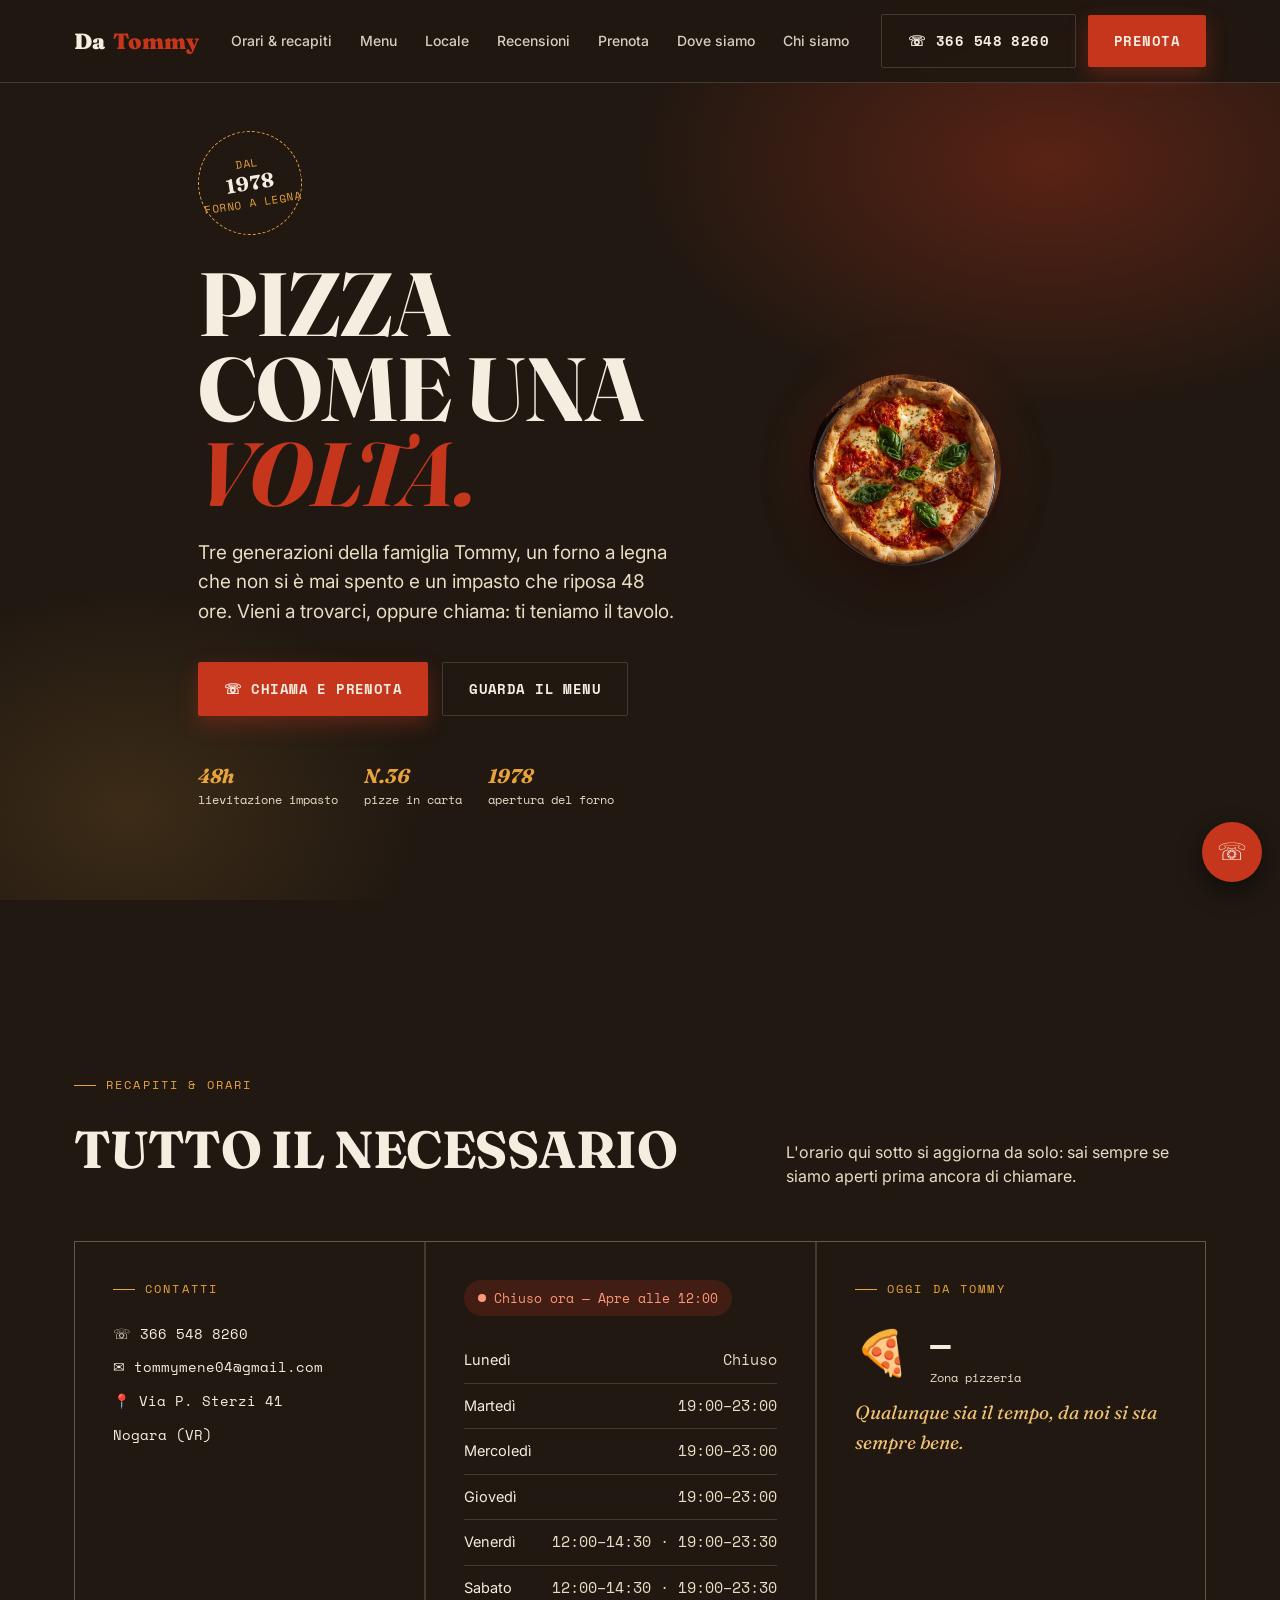
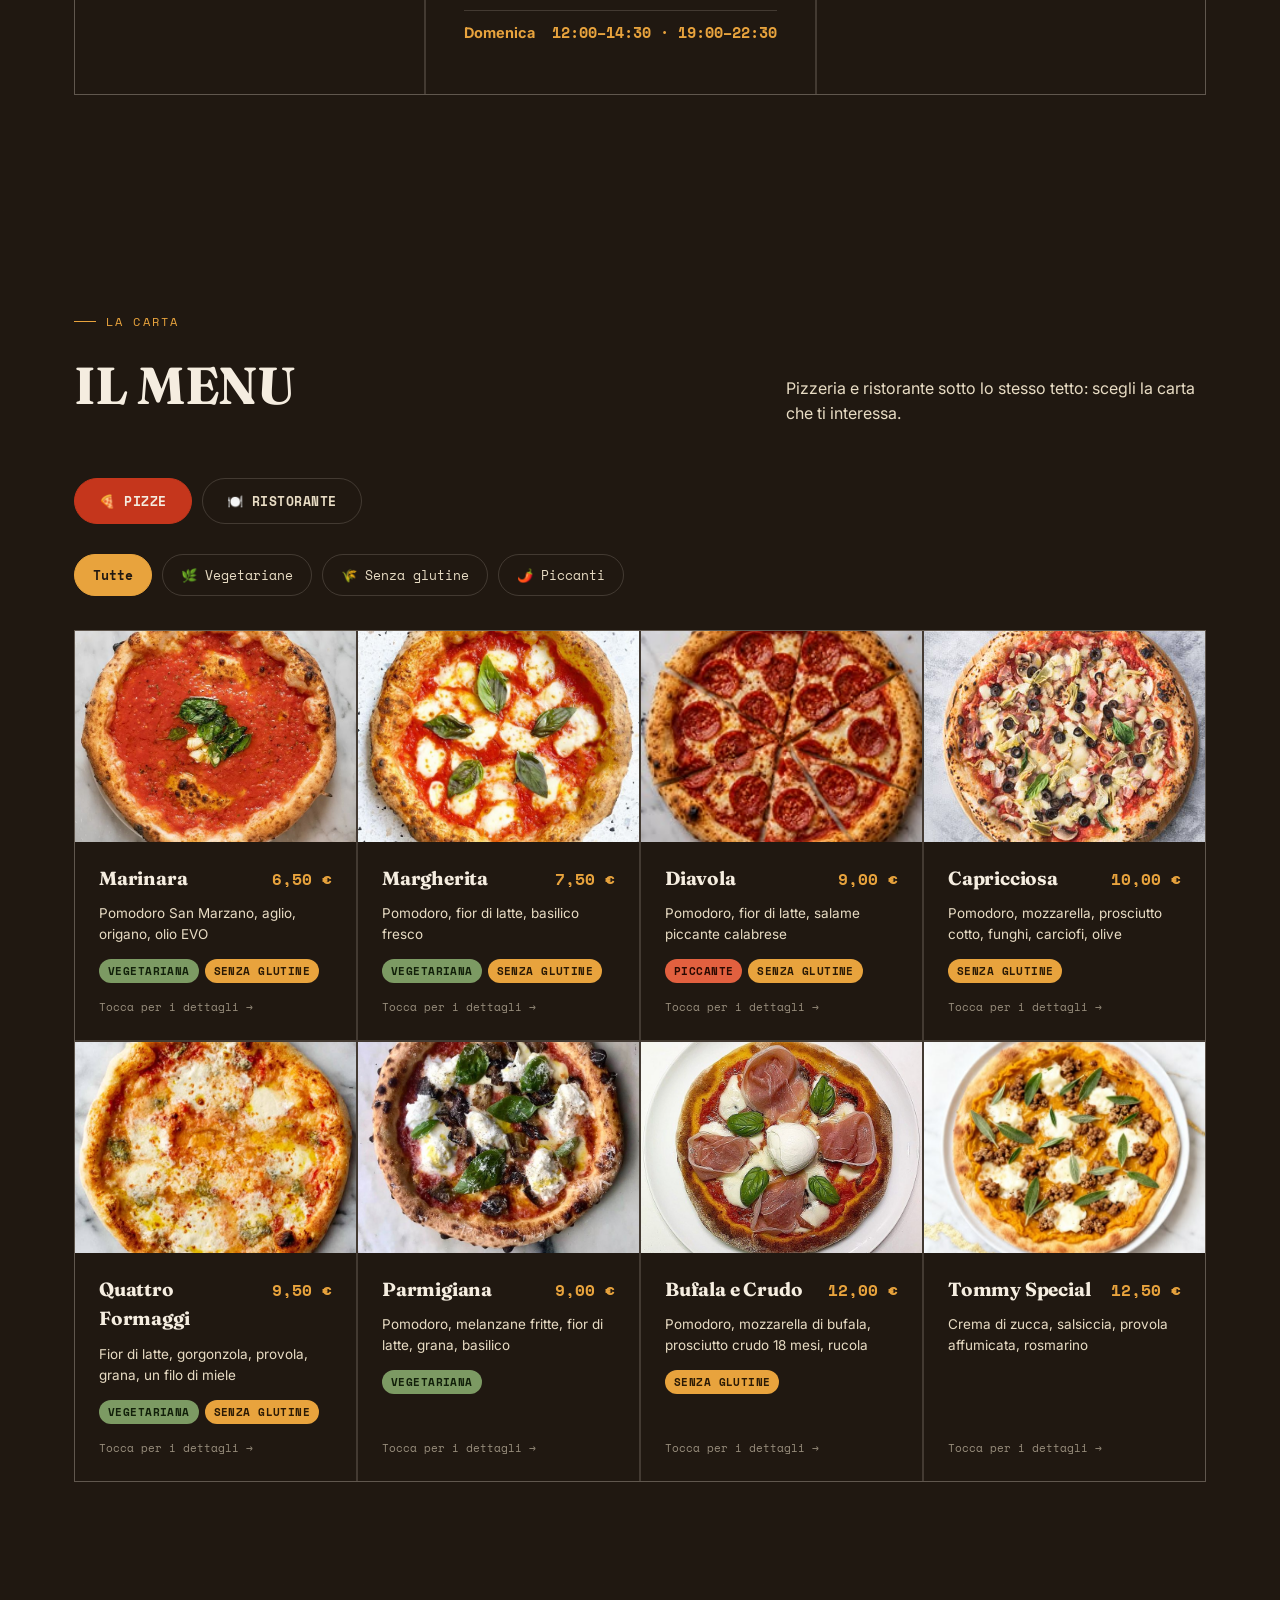
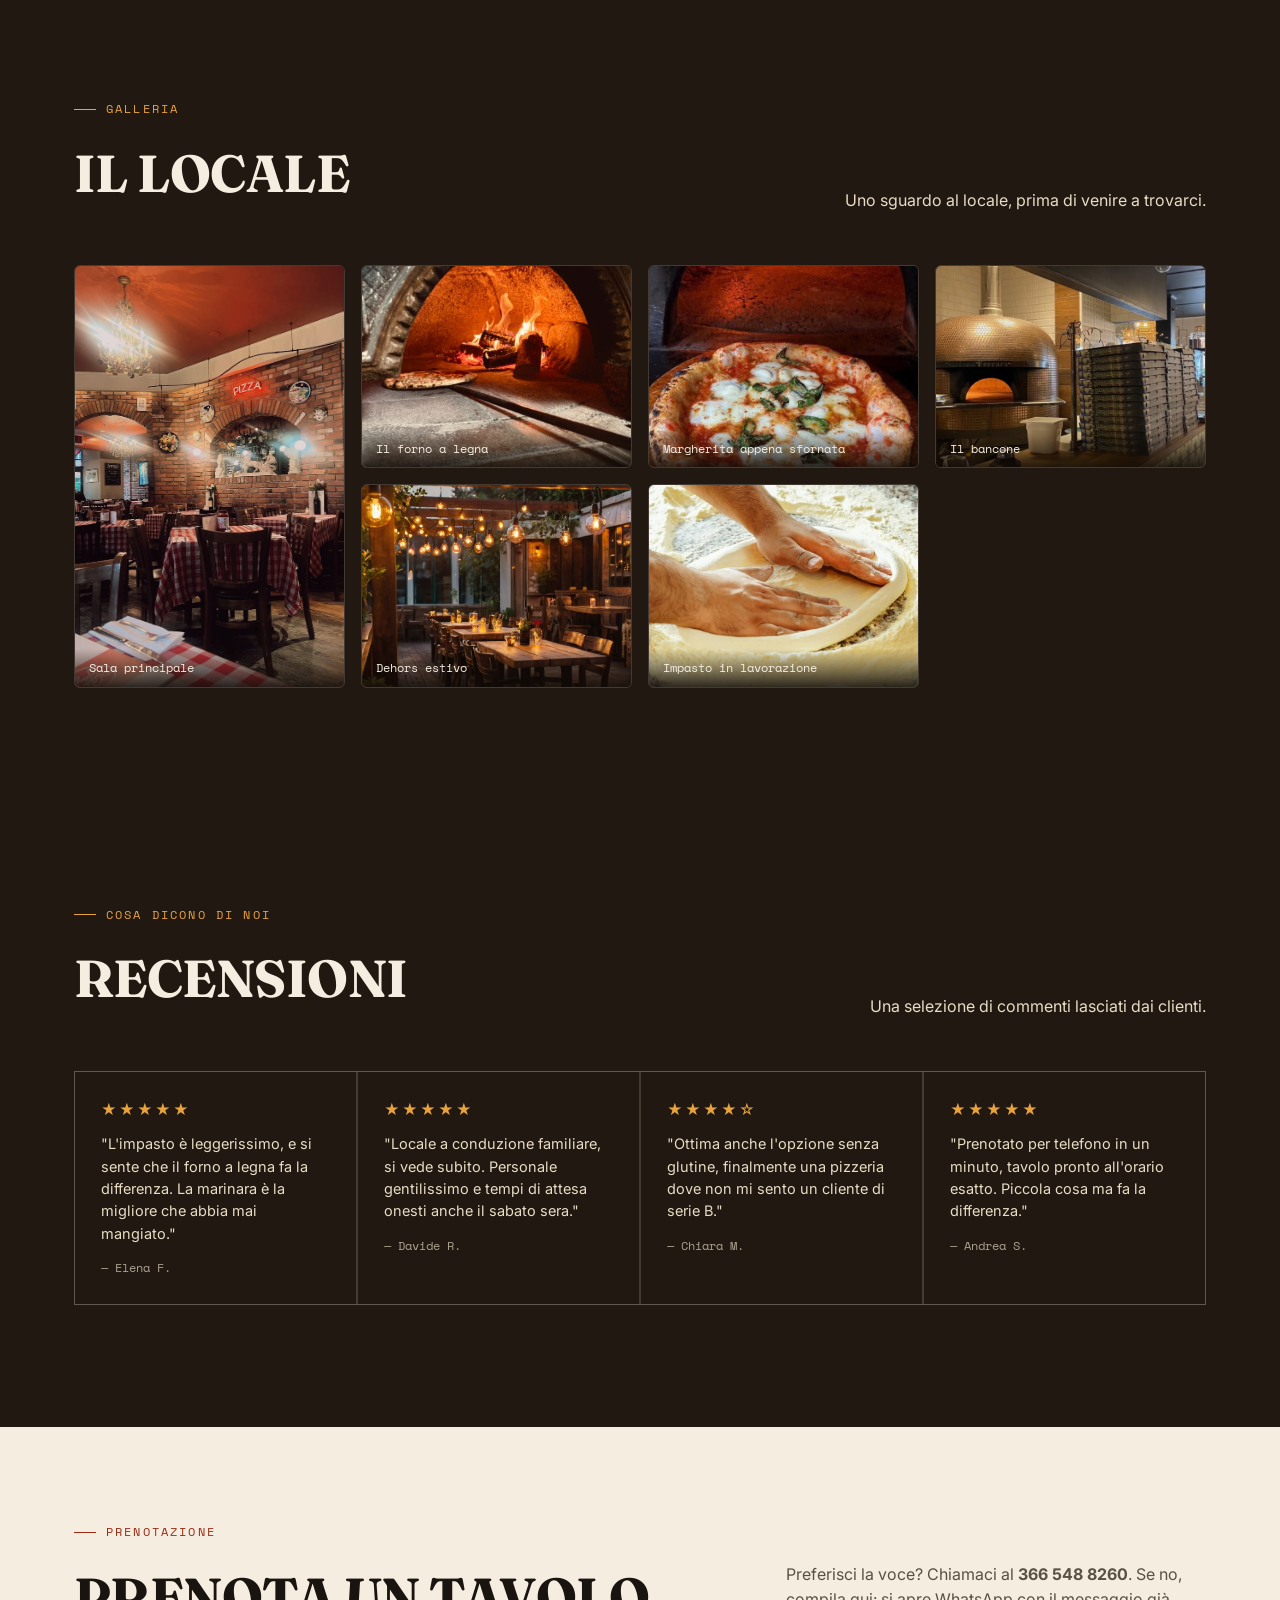
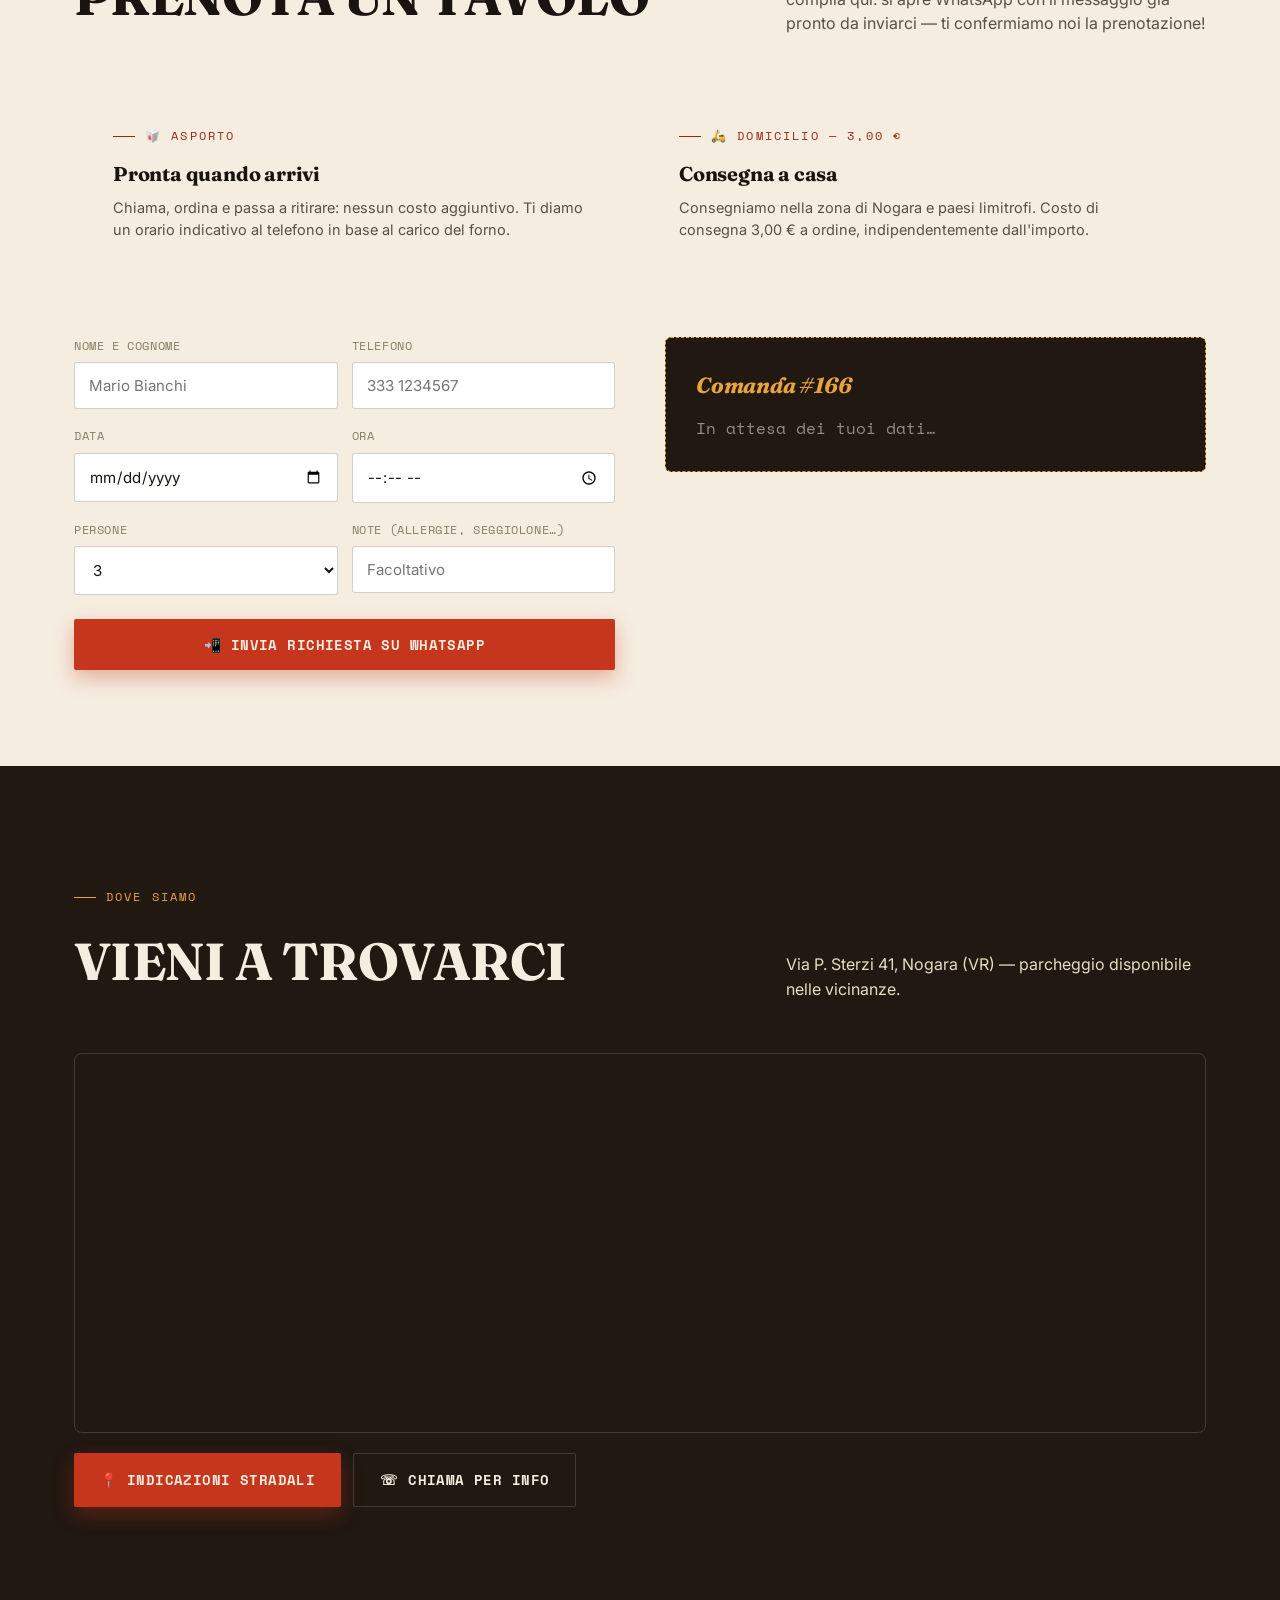
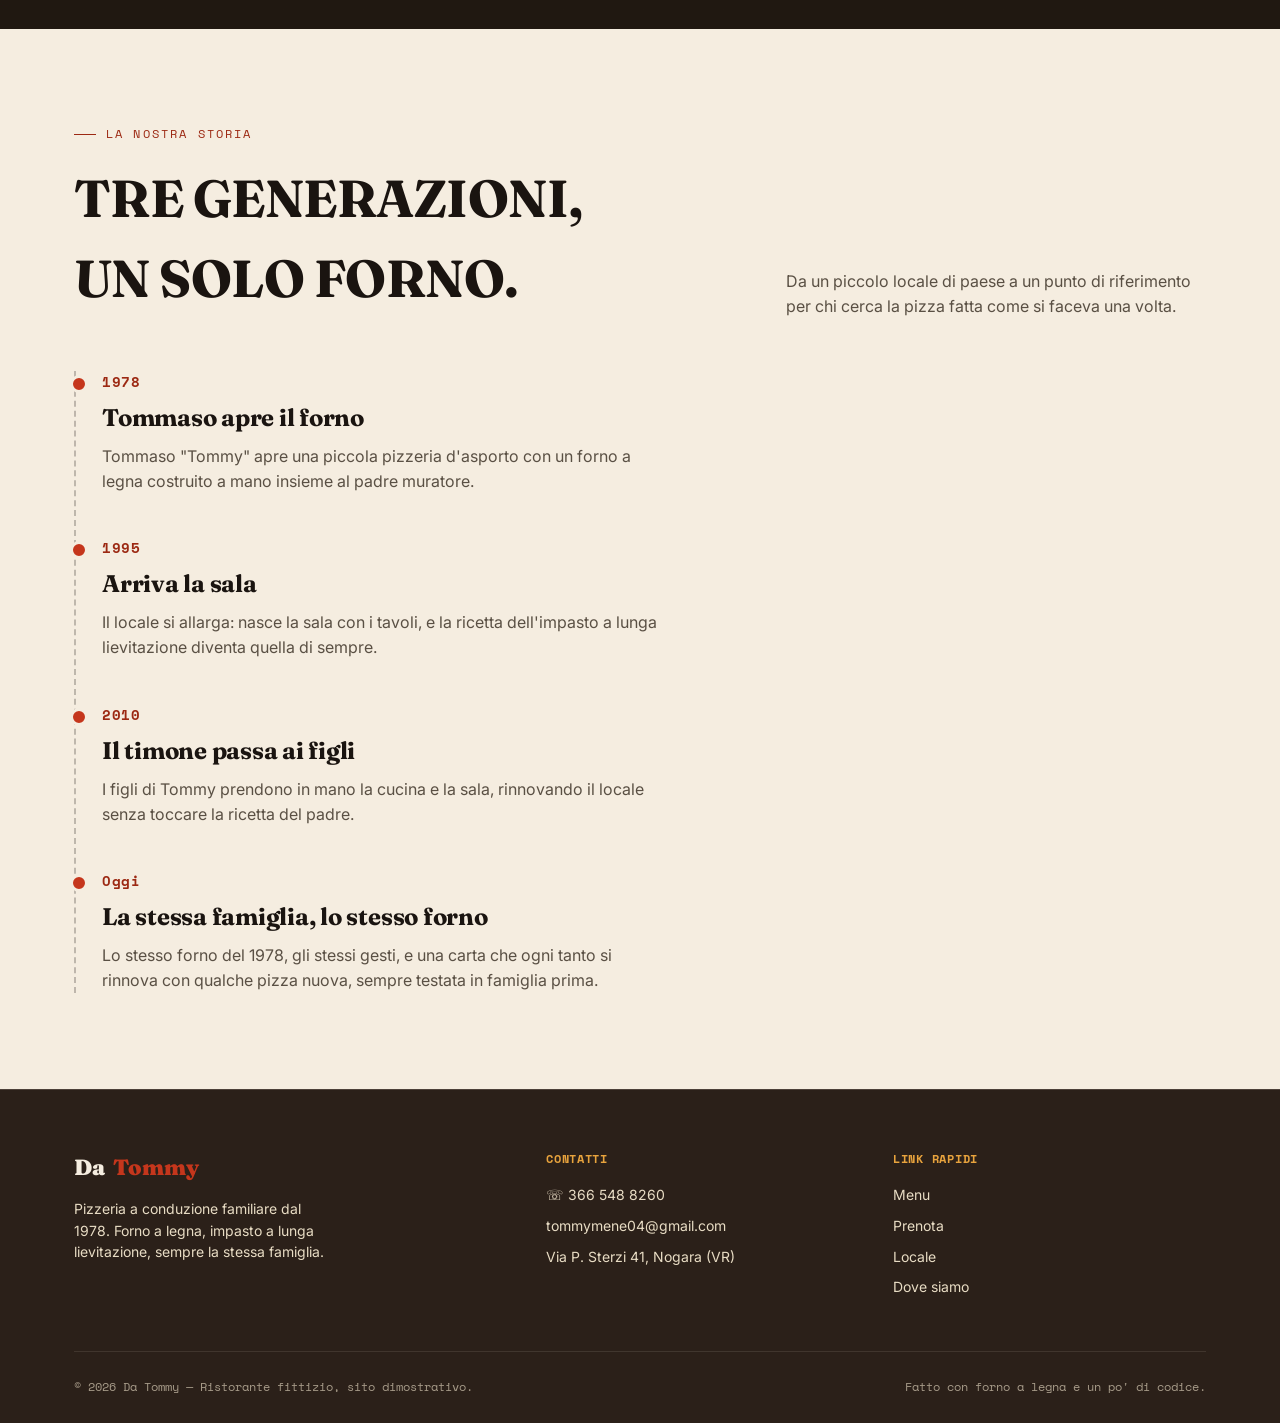
==== index.html @ d78a75dc "Add files via upload" ====
<!DOCTYPE html>
<html lang="it">
<head>
<meta charset="UTF-8">
<meta name="viewport" content="width=device-width, initial-scale=1.0">
<title>Da Tommy — Pizzeria dal 1978</title>
<meta name="description" content="Da Tommy, pizzeria a conduzione familiare dal 1978. Forno a legna, prenotazioni, menu, orari e indicazioni stradali.">
<link rel="preconnect" href="https://fonts.googleapis.com">
<link rel="preconnect" href="https://fonts.gstatic.com" crossorigin>
<link href="https://fonts.googleapis.com/css2?family=Fraunces:ital,opsz,wght@0,9..144,400;0,9..144,600;0,9..144,700;0,9..144,900;1,9..144,500&family=Inter:wght@400;500;600;700&family=Space+Mono:wght@400;700&display=swap" rel="stylesheet">
<style>
  :root{
    --forno: #201811;
    --forno-2: #2b2019;
    --pomodoro: #c5361c;
    --pomodoro-dark: #9c2913;
    --grano: #e8a33d;
    --grano-soft: #f0c274;
    --basilico: #4c5b3d;
    --farina: #f5ede0;
    --farina-dim: #e8dcc4;
    --ink: #1a1410;
    --line: rgba(245,237,224,0.16);
    --shadow: 0 20px 50px rgba(0,0,0,0.35);
    --radius: 4px;
    --ff-display: 'Fraunces', serif;
    --ff-body: 'Inter', sans-serif;
    --ff-mono: 'Space Mono', monospace;
  }

  *{margin:0;padding:0;box-sizing:border-box;}
  html{scroll-behavior:smooth;}
  body{
    background: var(--forno);
    color: var(--farina);
    font-family: var(--ff-body);
    line-height: 1.55;
    overflow-x: hidden;
  }
  a{color:inherit;text-decoration:none;}
  img{max-width:100%;display:block;}
  ul{list-style:none;}
  button{font-family:inherit;cursor:pointer;border:none;}
  section{position:relative;}
  .wrap{max-width:1180px;margin:0 auto;padding:0 24px;}
  h1,h2,h3,h4{font-family:var(--ff-display);font-weight:700;letter-spacing:-0.01em;}
  .eyebrow{
    font-family:var(--ff-mono);
    text-transform:uppercase;
    font-size:12px;
    letter-spacing:0.18em;
    color:var(--grano);
    display:flex;
    align-items:center;
    gap:10px;
    margin-bottom:14px;
  }
  .eyebrow::before{content:"";width:22px;height:1px;background:var(--grano);display:inline-block;}
  .btn{
    display:inline-flex;
    align-items:center;
    gap:10px;
    padding:15px 26px;
    border-radius:2px;
    font-family:var(--ff-mono);
    font-size:14px;
    letter-spacing:0.03em;
    font-weight:700;
    text-transform:uppercase;
    transition:transform .15s ease, box-shadow .15s ease, background .15s ease;
    white-space:nowrap;
  }
  .btn:active{transform:translateY(1px);}
  .btn-primary{background:var(--pomodoro);color:var(--farina);box-shadow:0 8px 20px rgba(197,54,28,0.35);}
  .btn-primary:hover{background:var(--pomodoro-dark);}
  .btn-outline{background:transparent;color:var(--farina);border:1.5px solid var(--line);}
  .btn-outline:hover{border-color:var(--grano);color:var(--grano);}
  .btn-ghost{background:var(--grano);color:var(--forno);}
  .btn-ghost:hover{background:var(--grano-soft);}
  :focus-visible{outline:2px solid var(--grano);outline-offset:3px;}

  /* ---- perforated ticket divider ---- */
  .tear{
    height:26px;
    width:100%;
    background:
      radial-gradient(circle 7px at 20px 0, transparent 7px, var(--forno) 7.5px) top/40px 26px repeat-x;
    position:relative;
    z-index:2;
  }
  .tear.up{transform:scaleY(-1);}

  /* ---- topbar ---- */
  .topbar{
    position:fixed;top:0;left:0;right:0;
    z-index:100;
    background:rgba(32,24,17,0.9);
    backdrop-filter:blur(8px);
    border-bottom:1px solid var(--line);
  }
  .topbar-inner{
    display:flex;align-items:center;justify-content:space-between;
    padding:14px 24px;max-width:1180px;margin:0 auto;
  }
  .logo{
    font-family:var(--ff-display);font-size:22px;font-weight:900;
    display:flex;align-items:baseline;gap:8px;
  }
  .logo span{color:var(--pomodoro);}
  .nav-links{display:flex;gap:28px;font-size:14px;font-weight:500;}
  .nav-links a{opacity:.85;transition:opacity .15s, color .15s;position:relative;}
  .nav-links a:hover{opacity:1;color:var(--grano);}
  .topbar-actions{display:flex;align-items:center;gap:12px;}
  .nav-toggle{display:none;background:none;color:var(--farina);font-size:24px;}
  @media (max-width:860px){
    .nav-links{display:none;}
    .topbar-actions .btn-outline{display:none;}
    .nav-toggle{display:block;}
  }

  /* ---- sticky call bar (mobile) ---- */
  .call-fab{
    position:fixed;right:18px;bottom:18px;z-index:99;
    width:60px;height:60px;border-radius:50%;
    background:var(--pomodoro);color:var(--farina);
    display:flex;align-items:center;justify-content:center;
    box-shadow:0 10px 26px rgba(0,0,0,0.45);
    font-size:24px;
    animation:pulse 2.6s ease-in-out infinite;
  }
  @keyframes pulse{
    0%,100%{box-shadow:0 10px 26px rgba(0,0,0,0.45), 0 0 0 0 rgba(197,54,28,0.5);}
    50%{box-shadow:0 10px 26px rgba(0,0,0,0.45), 0 0 0 10px rgba(197,54,28,0);}
  }

  /* ---- HERO ---- */
  .hero{
    min-height:100vh;
    display:flex;align-items:center;
    padding:120px 0 80px;
    background:
      radial-gradient(ellipse 700px 420px at 82% 18%, rgba(197,54,28,0.35), transparent 60%),
      radial-gradient(ellipse 500px 380px at 10% 90%, rgba(232,163,61,0.14), transparent 60%),
      var(--forno);
    position:relative;
    overflow:hidden;
  }
  .ember{
    position:absolute;bottom:-20px;
    width:5px;height:5px;border-radius:50%;
    background:var(--grano);
    opacity:0;
    filter:blur(0.3px);
    animation:rise 6s ease-in infinite;
  }
  @keyframes rise{
    0%{opacity:0;transform:translateY(0) translateX(0);}
    10%{opacity:.9;}
    80%{opacity:.5;}
    100%{opacity:0;transform:translateY(-620px) translateX(var(--drift,30px));}
  }
  .hero-grid{
    display:grid;grid-template-columns:1.15fr 0.85fr;gap:50px;align-items:center;
  }
  @media (max-width:900px){.hero-grid{grid-template-columns:1fr;}}
  .stamp{
    width:104px;height:104px;border-radius:50%;
    border:1.5px dashed var(--grano);
    display:flex;align-items:center;justify-content:center;flex-direction:column;
    font-family:var(--ff-mono);color:var(--grano);text-align:center;
    transform:rotate(-9deg);
    font-size:11px;line-height:1.3;letter-spacing:.05em;
    margin-bottom:26px;
  }
  .stamp b{font-size:20px;font-family:var(--ff-display);color:var(--farina);display:block;}
  .hero h1{
    font-size:clamp(48px,7vw,92px);
    line-height:0.95;
    color:var(--farina);
    text-transform:uppercase;
  }
  .hero h1 em{
    font-style:italic;color:var(--pomodoro);
    -webkit-text-stroke:0;
  }
  .hero p.lede{
    font-size:19px;max-width:480px;margin-top:22px;color:var(--farina-dim);
  }
  .hero-actions{display:flex;gap:14px;margin-top:36px;flex-wrap:wrap;}
  .hero-meta{
    display:flex;gap:26px;margin-top:44px;flex-wrap:wrap;
    font-family:var(--ff-mono);font-size:12px;color:var(--farina-dim);
  }
  .hero-meta strong{display:block;color:var(--grano);font-size:20px;font-family:var(--ff-display);font-style:italic;}

  .oven{
    position:relative;
    aspect-ratio:1/1;
    max-width:300px;
    margin:0 auto;
    display:flex;align-items:center;justify-content:center;
  }
  .oven::before{
    content:"";position:absolute;inset:6%;border-radius:50%;
    background:radial-gradient(circle, rgba(197,54,28,0.42), transparent 70%);
    filter:blur(14px);
    animation:glow 4s ease-in-out infinite;
  }
  @keyframes glow{0%,100%{opacity:.55;}50%{opacity:.9;}}
  .pizza-plate{
    position:relative;width:64%;aspect-ratio:1/1;
    animation:spin 22s linear infinite;
    filter:drop-shadow(0 14px 20px rgba(0,0,0,0.5));
    border-radius:50%;overflow:hidden;
  }
  .pizza-plate img{
    width:100%;height:100%;object-fit:cover;border-radius:50%;
    display:block;
  }
  @keyframes spin{to{transform:rotate(360deg);}}
  .steam{
    position:absolute;bottom:8%;width:4px;height:20px;border-radius:99px;
    background:rgba(245,237,224,0.5);filter:blur(2px);
    animation:steam-rise 4.5s ease-in infinite;
    opacity:0;
  }
  @keyframes steam-rise{
    0%{opacity:0;transform:translateY(0) scaleY(0.6);}
    18%{opacity:.5;}
    100%{opacity:0;transform:translateY(-100px) scaleY(1.3) translateX(12px);}
  }

  @media (prefers-reduced-motion: reduce){
    *{animation-duration:0.001ms !important; animation-iteration-count:1 !important; transition-duration:0.001ms !important;}
  }

  /* ---- section shared ---- */
  .section{padding:96px 0;}
  .section-head{
    display:flex;justify-content:space-between;align-items:flex-end;gap:24px;
    margin-bottom:52px;flex-wrap:wrap;
  }
  .section-head h2{font-size:clamp(32px,4.2vw,52px);text-transform:uppercase;}
  .section-head p{max-width:420px;color:var(--farina-dim);}
  .on-farina{background:var(--farina);color:var(--ink);}
  .on-farina .eyebrow{color:var(--pomodoro-dark);}
  .on-farina .eyebrow::before{background:var(--pomodoro-dark);}
  .on-farina .section-head p{color:#5a5044;}

  /* ---- STORIA / timeline ---- */
  .timeline{position:relative;padding-left:26px;border-left:2px dashed rgba(26,20,16,0.25);}
  .tl-item{position:relative;padding-bottom:44px;opacity:0;transform:translateY(18px);transition:opacity .6s ease, transform .6s ease;}
  .tl-item.in{opacity:1;transform:translateY(0);}
  .tl-item:last-child{padding-bottom:0;}
  .tl-item::before{
    content:"";position:absolute;left:-32px;top:4px;width:12px;height:12px;border-radius:50%;
    background:var(--pomodoro);border:3px solid var(--farina);
  }
  .tl-year{font-family:var(--ff-mono);font-weight:700;color:var(--pomodoro-dark);font-size:14px;letter-spacing:.05em;}
  .tl-item h3{font-size:24px;margin:6px 0 8px;}
  .tl-item p{color:#5a5044;max-width:560px;}

  /* ---- MENU ---- */
  .menu-tabs{display:flex;gap:10px;margin-bottom:30px;}
  .tab-btn{
    padding:12px 24px;border-radius:999px;border:1.5px solid var(--line);
    font-family:var(--ff-mono);font-size:13px;color:var(--farina-dim);
    text-transform:uppercase;letter-spacing:.04em;transition:.15s;font-weight:700;
    background:transparent;
  }
  .tab-btn:hover{border-color:var(--pomodoro);color:var(--pomodoro-dark);}
  .tab-btn.active{background:var(--pomodoro);border-color:var(--pomodoro);color:var(--farina);}
  .ristorante-category{margin-bottom:38px;}
  .ristorante-category:last-child{margin-bottom:0;}
  .ristorante-category h3{
    font-family:var(--ff-mono);text-transform:uppercase;font-size:13px;letter-spacing:.12em;
    color:var(--grano);margin-bottom:14px;padding-bottom:10px;border-bottom:1px solid var(--line);
  }
  .dish-row{display:flex;justify-content:space-between;gap:16px;padding:13px 0;border-bottom:1px dashed var(--line);}
  .dish-row:last-child{border-bottom:none;}
  .dish-name{font-size:16px;font-weight:600;}
  .dish-ing{font-size:13.5px;color:var(--farina-dim);margin-top:3px;}
  .dish-price{font-family:var(--ff-mono);color:var(--grano);font-weight:700;white-space:nowrap;padding-top:2px;}
  .filters{display:flex;gap:10px;flex-wrap:wrap;margin-bottom:34px;}
  .chip{
    padding:10px 18px;border-radius:999px;border:1.5px solid var(--line);
    font-family:var(--ff-mono);font-size:13px;color:var(--farina-dim);
    display:flex;align-items:center;gap:8px;transition:.15s;
    background:transparent;
  }
  .chip:hover{border-color:var(--grano);color:var(--grano);}
  .chip.active{background:var(--grano);border-color:var(--grano);color:var(--forno);font-weight:700;}
  .menu-grid{display:grid;grid-template-columns:repeat(auto-fill,minmax(280px,1fr));gap:2px;background:var(--line);border:1px solid var(--line);}
  .menu-card{
    background:var(--forno);cursor:pointer;transition:background .15s;
    display:flex;flex-direction:column;
  }
  .menu-card:hover{background:var(--forno-2);}
  .menu-card-photo{
    aspect-ratio:4/3;overflow:hidden;background:var(--forno-2);
  }
  .menu-card-photo img{width:100%;height:100%;object-fit:cover;display:block;transition:transform .35s ease;}
  .menu-card:hover .menu-card-photo img{transform:scale(1.05);}
  .menu-card-photo.placeholder{
    display:flex;flex-direction:column;align-items:center;justify-content:center;gap:6px;
    color:var(--farina-dim);opacity:.6;font-family:var(--ff-mono);font-size:11px;
  }
  .menu-card-body{padding:22px 24px 24px;display:flex;flex-direction:column;gap:10px;flex:1;}
  .menu-card-top{display:flex;justify-content:space-between;align-items:baseline;gap:10px;}
  .menu-card h4{font-size:19px;}
  .menu-price{font-family:var(--ff-mono);color:var(--grano);font-weight:700;font-size:16px;white-space:nowrap;}
  .menu-card .ingredients{font-size:13.5px;color:var(--farina-dim);}
  .tags{display:flex;gap:6px;flex-wrap:wrap;margin-top:4px;}
  .tag{font-family:var(--ff-mono);font-size:10.5px;padding:4px 9px;border-radius:99px;text-transform:uppercase;letter-spacing:.04em;font-weight:700;}
  .tag.veg{background:#7c9a63;color:#12200a;}
  .tag.gf{background:var(--grano);color:#2b1a05;}
  .tag.hot{background:#e2603f;color:#2b0a02;}
  .menu-hint{margin-top:auto;font-family:var(--ff-mono);font-size:11px;color:var(--farina-dim);opacity:.6;padding-top:6px;}

  .modal-backdrop{
    position:fixed;inset:0;background:rgba(10,7,4,0.72);z-index:200;
    display:flex;align-items:center;justify-content:center;padding:20px;
    opacity:0;pointer-events:none;transition:opacity .2s ease;
  }
  .modal-backdrop.open{opacity:1;pointer-events:auto;}
  .modal{
    background:var(--farina);color:var(--ink);max-width:520px;width:100%;
    border-radius:6px;overflow:hidden;transform:translateY(16px);transition:transform .2s ease;
    box-shadow:var(--shadow);
  }
  .modal-backdrop.open .modal{transform:translateY(0);}
  .modal-photo{
    aspect-ratio:16/9;
    background:var(--farina-dim);
    display:flex;flex-direction:column;align-items:center;justify-content:center;gap:8px;
    color:#8a7d64;border-bottom:2px dashed rgba(26,20,16,0.2);
    overflow:hidden;
  }
  .modal-photo img{width:100%;height:100%;object-fit:cover;display:block;}
  .modal-body{padding:26px 28px 30px;}
  .modal-body h3{font-size:26px;margin-bottom:6px;}
  .modal-price{font-family:var(--ff-mono);color:var(--pomodoro-dark);font-weight:700;font-size:18px;margin-bottom:14px;}
  .modal-body p{color:#5a5044;margin-bottom:14px;}
  .modal-close{position:absolute;top:14px;right:14px;background:rgba(26,20,16,0.5);color:#fff;width:32px;height:32px;border-radius:50%;font-size:16px;}

  /* ---- GALLERIA ---- */
  .gallery-grid{display:grid;grid-template-columns:repeat(auto-fit,minmax(220px,1fr));gap:16px;}
  .photo-slot{
    aspect-ratio:4/3;border:1.5px dashed var(--line);border-radius:6px;
    display:flex;flex-direction:column;align-items:center;justify-content:center;gap:10px;
    color:var(--farina-dim);font-family:var(--ff-mono);font-size:12px;text-align:center;padding:16px;
    transition:border-color .2s, color .2s;
    position:relative;overflow:hidden;
  }
  .photo-slot:hover{border-color:var(--grano);color:var(--grano);}
  .photo-slot svg{opacity:.7;width:34px;height:34px;}
  .photo-slot.tall{grid-row:span 2;aspect-ratio:auto;}
  .photo-slot.filled{border-style:solid;border-color:var(--line);padding:0;}
  .photo-slot.filled img{
    width:100%;height:100%;object-fit:cover;display:block;
    transition:transform .4s ease;
  }
  .photo-slot.filled:hover img{transform:scale(1.06);}
  .photo-slot.filled:hover{border-color:var(--grano);}
  .photo-caption{
    position:absolute;left:0;right:0;bottom:0;padding:10px 14px;
    background:linear-gradient(to top, rgba(15,10,6,0.85), transparent);
    color:var(--farina);font-family:var(--ff-mono);font-size:11.5px;text-align:left;
  }

  /* ---- ORARI + widgets ---- */
  .split{display:grid;grid-template-columns:1fr 1fr;gap:2px;background:var(--line);border:1px solid var(--line);}
  @media (max-width:800px){.split{grid-template-columns:1fr;}}
  .split-3{grid-template-columns:0.9fr 1fr 1fr;}
  @media (max-width:980px){.split-3{grid-template-columns:1fr 1fr;}}
  @media (max-width:640px){.split-3{grid-template-columns:1fr;}}
  .panel{background:var(--forno);padding:38px;}
  .status-badge{
    display:inline-flex;align-items:center;gap:8px;
    font-family:var(--ff-mono);font-size:13px;padding:8px 14px;border-radius:99px;
    margin-bottom:22px;background:rgba(76,91,61,0.25);color:#9db387;
  }
  .status-badge.closed{background:rgba(197,54,28,0.2);color:#ff9878;}
  .status-dot{width:8px;height:8px;border-radius:50%;background:currentColor;}
  .hours-row{display:flex;justify-content:space-between;padding:11px 0;border-bottom:1px solid var(--line);font-size:14.5px;}
  .hours-row:last-child{border-bottom:none;}
  .hours-row.today{color:var(--grano);font-weight:700;}
  .hours-row span:last-child{font-family:var(--ff-mono);color:var(--farina-dim);}
  .hours-row.today span:last-child{color:var(--grano);}

  .weather-widget{display:flex;align-items:center;gap:20px;}
  .weather-icon{font-size:44px;}
  .weather-suggest{font-family:var(--ff-display);font-style:italic;font-size:19px;color:var(--grano-soft);margin-top:10px;}
  .weather-temp{font-family:var(--ff-mono);font-size:34px;font-weight:700;}

  /* ---- RECENSIONI ---- */
  .reviews-track{display:grid;grid-template-columns:repeat(auto-fit,minmax(280px,1fr));gap:2px;background:var(--line);border:1px solid var(--line);}
  .review-card{background:var(--forno);padding:26px;}
  .stars{color:var(--grano);letter-spacing:2px;margin-bottom:12px;font-size:15px;}
  .review-card p{color:var(--farina-dim);font-size:14.5px;margin-bottom:14px;}
  .review-who{font-family:var(--ff-mono);font-size:12px;color:var(--farina-dim);opacity:.7;}

  /* ---- PRENOTA ---- */
  .book-grid{display:grid;grid-template-columns:1fr 1fr;gap:50px;align-items:start;}
  @media (max-width:860px){.book-grid{grid-template-columns:1fr;}}
  .field{margin-bottom:18px;}
  .field label{display:block;font-family:var(--ff-mono);font-size:12px;text-transform:uppercase;letter-spacing:.05em;color:#8a7d64;margin-bottom:7px;}
  .field input,.field select,.field textarea{
    width:100%;padding:13px 14px;border:1.5px solid rgba(26,20,16,0.2);border-radius:3px;
    background:#fff;font-family:var(--ff-body);font-size:15px;color:var(--ink);
  }
  .field input:focus,.field select:focus,.field textarea:focus{border-color:var(--pomodoro-dark);}
  .field-row{display:grid;grid-template-columns:1fr 1fr;gap:14px;}
  .ticket-card{
    background:var(--forno);border:1.5px dashed var(--grano);border-radius:6px;padding:30px;
    font-family:var(--ff-mono);color:var(--farina);
  }
  .ticket-card h4{font-family:var(--ff-display);font-style:italic;color:var(--grano);font-size:22px;margin-bottom:14px;}
  .confirm-box{display:none;margin-top:20px;padding:18px;border:1.5px dashed var(--basilico);border-radius:4px;background:rgba(76,91,61,0.15);}
  .confirm-box.show{display:block;}
  .confirm-box p{font-family:var(--ff-mono);font-size:13px;color:#c8d6bd;}

  /* ---- MAPPA ---- */
  .map-wrap{border:1px solid var(--line);border-radius:8px;overflow:hidden;height:380px;}
  .map-wrap iframe{width:100%;height:100%;border:0;filter:grayscale(0.35) invert(0.92) contrast(0.9);}
  .map-actions{display:flex;gap:12px;margin-top:20px;flex-wrap:wrap;}

  /* ---- FOOTER ---- */
  footer{background:var(--forno-2);padding:60px 0 26px;border-top:1px solid var(--line);}
  .foot-grid{display:grid;grid-template-columns:1.4fr 1fr 1fr;gap:34px;margin-bottom:44px;}
  @media (max-width:800px){.foot-grid{grid-template-columns:1fr 1fr;}}
  .foot-grid h5{font-family:var(--ff-mono);font-size:12px;text-transform:uppercase;letter-spacing:.06em;color:var(--grano);margin-bottom:16px;}
  .foot-grid li{margin-bottom:9px;font-size:14px;color:var(--farina-dim);}
  .foot-grid a:hover{color:var(--grano);}
  .foot-bottom{display:flex;justify-content:space-between;padding-top:26px;border-top:1px solid var(--line);font-family:var(--ff-mono);font-size:12px;color:var(--farina-dim);opacity:.65;flex-wrap:wrap;gap:10px;}

  .reveal{opacity:0;transform:translateY(24px);transition:opacity .7s ease, transform .7s ease;}
  .reveal.in{opacity:1;transform:translateY(0);}
</style>
</head>
<body>

<!-- ================= TOPBAR ================= -->
<div class="topbar">
  <div class="topbar-inner">
    <a href="#" class="logo">Da <span>Tommy</span></a>
    <nav class="nav-links">
      <a href="#orari">Orari &amp; recapiti</a>
      <a href="#menu">Menu</a>
      <a href="#galleria">Locale</a>
      <a href="#recensioni">Recensioni</a>
      <a href="#prenota">Prenota</a>
      <a href="#mappa">Dove siamo</a>
      <a href="#storia">Chi siamo</a>
    </nav>
    <div class="topbar-actions">
      <a href="tel:+393665488260" class="btn btn-outline">☏ 366 548 8260</a>
      <a href="#prenota" class="btn btn-primary">Prenota</a>
    </div>
    <button class="nav-toggle" id="navToggle" aria-label="Apri menu">☰</button>
  </div>
</div>

<a href="tel:+393665488260" class="call-fab" aria-label="Chiama Da Tommy">☏</a>

<!-- ================= HERO ================= -->
<section class="hero" id="top">
  <div id="embers"></div>
  <div class="wrap hero-grid">
    <div>
      <div class="stamp">DAL<b>1978</b>FORNO A LEGNA</div>
      <h1>Pizza<br>come una<br><em>volta.</em></h1>
      <p class="lede">Tre generazioni della famiglia Tommy, un forno a legna che non si è mai spento e un impasto che riposa 48 ore. Vieni a trovarci, oppure chiama: ti teniamo il tavolo.</p>
      <div class="hero-actions">
        <a href="tel:+393665488260" class="btn btn-primary">☏ Chiama e prenota</a>
        <a href="#menu" class="btn btn-outline">Guarda il menu</a>
      </div>
      <div class="hero-meta">
        <div><strong>48h</strong>lievitazione impasto</div>
        <div><strong>N.36</strong>pizze in carta</div>
        <div><strong>1978</strong>apertura del forno</div>
      </div>
    </div>
    <div class="oven">
      <div class="steam" style="left:44%;animation-delay:0s;"></div>
      <div class="steam" style="left:52%;animation-delay:1.4s;"></div>
      <div class="steam" style="left:60%;animation-delay:2.6s;"></div>
      <div class="pizza-plate">
        <img src="images/pizza_dall_alto.jpeg" alt="Pizza Margherita di Da Tommy vista dall'alto">
      </div>
    </div>
  </div>
</section>
<div class="tear"></div>

<!-- ================= RECAPITI + ORARI + METEO ================= -->
<section class="section" id="orari" style="padding-top:150px;">
  <div class="wrap">
    <div class="section-head">
      <div>
        <div class="eyebrow">Recapiti &amp; orari</div>
        <h2>Tutto il necessario</h2>
      </div>
      <p>L'orario qui sotto si aggiorna da solo: sai sempre se siamo aperti prima ancora di chiamare.</p>
    </div>
    <div class="split split-3">
      <div class="panel">
        <div class="eyebrow" style="margin-bottom:18px;">Contatti</div>
        <ul style="font-family:var(--ff-mono);font-size:14px;line-height:2.4;">
          <li><a href="tel:+393665488260">☏ 366 548 8260</a></li>
          <li><a href="mailto:tommymene04@gmail.com">✉ tommymene04@gmail.com</a></li>
          <li>📍 Via P. Sterzi 41<br>Nogara (VR)</li>
        </ul>
      </div>
      <div class="panel">
        <div class="status-badge" id="statusBadge"><span class="status-dot"></span><span id="statusText">Verifica in corso…</span></div>
        <div id="hoursList"></div>
      </div>
      <div class="panel">
        <div class="eyebrow" style="margin-bottom:18px;">Oggi da Tommy</div>
        <div class="weather-widget">
          <div class="weather-icon" id="weatherIcon">🍕</div>
          <div>
            <div class="weather-temp" id="weatherTemp">--°</div>
            <div style="font-family:var(--ff-mono);font-size:12px;color:var(--farina-dim);" id="weatherPlace">Zona pizzeria</div>
          </div>
        </div>
        <div class="weather-suggest" id="weatherSuggest">Sto controllando il tempo…</div>
      </div>
    </div>
  </div>
</section>
<div class="tear up"></div>

<!-- ================= MENU ================= -->
<section class="section" id="menu">
  <div class="wrap">
    <div class="section-head">
      <div>
        <div class="eyebrow">La carta</div>
        <h2>Il menu</h2>
      </div>
      <p>Pizzeria e ristorante sotto lo stesso tetto: scegli la carta che ti interessa.</p>
    </div>

    <div class="menu-tabs" id="menuTabs">
      <button class="tab-btn active" data-tab="pizze">🍕 Pizze</button>
      <button class="tab-btn" data-tab="ristorante">🍽️ Ristorante</button>
    </div>

    <div id="pizzeWrap">
      <div class="filters" id="filters">
        <button class="chip active" data-filter="tutte">Tutte</button>
        <button class="chip" data-filter="veg">🌿 Vegetariane</button>
        <button class="chip" data-filter="gf">🌾 Senza glutine</button>
        <button class="chip" data-filter="hot">🌶️ Piccanti</button>
      </div>
      <div class="menu-grid" id="menuGrid"></div>
    </div>

    <div id="ristoranteWrap" style="display:none;">
      <div id="ristoranteGrid"></div>
    </div>
  </div>
</section>

<div class="modal-backdrop" id="modalBackdrop">
  <div class="modal">
    <button class="modal-close" id="modalClose">✕</button>
    <div class="modal-photo" id="modalPhoto">
      <svg viewBox="0 0 24 24" fill="none" stroke="currentColor" stroke-width="1.5" width="34" height="34"><rect x="3" y="5" width="18" height="14" rx="2"/><circle cx="9" cy="11" r="2"/><path d="M21 15l-5-4-4 4-3-2-6 5"/></svg>
      <span>Foto in arrivo</span>
    </div>
    <div class="modal-body">
      <h3 id="modalName"></h3>
      <div class="modal-price" id="modalPrice"></div>
      <p id="modalDesc"></p>
      <div class="tags" id="modalTags"></div>
    </div>
  </div>
</div>

<div class="tear"></div>

<!-- ================= GALLERIA ================= -->
<section class="section" id="galleria">
  <div class="wrap">
    <div class="section-head">
      <div>
        <div class="eyebrow">Galleria</div>
        <h2>Il locale</h2>
      </div>
      <p>Uno sguardo al locale, prima di venire a trovarci.</p>
    </div>
    <div class="gallery-grid" id="galleryGrid"></div>
  </div>
</section>
<div class="tear up"></div>

<!-- ================= RECENSIONI ================= -->
<section class="section" id="recensioni">
  <div class="wrap">
    <div class="section-head">
      <div>
        <div class="eyebrow">Cosa dicono di noi</div>
        <h2>Recensioni</h2>
      </div>
      <p>Una selezione di commenti lasciati dai clienti.</p>
    </div>
    <div class="reviews-track">
      <div class="review-card"><div class="stars">★★★★★</div><p>"L'impasto è leggerissimo, e si sente che il forno a legna fa la differenza. La marinara è la migliore che abbia mai mangiato."</p><div class="review-who">— Elena F.</div></div>
      <div class="review-card"><div class="stars">★★★★★</div><p>"Locale a conduzione familiare, si vede subito. Personale gentilissimo e tempi di attesa onesti anche il sabato sera."</p><div class="review-who">— Davide R.</div></div>
      <div class="review-card"><div class="stars">★★★★☆</div><p>"Ottima anche l'opzione senza glutine, finalmente una pizzeria dove non mi sento un cliente di serie B."</p><div class="review-who">— Chiara M.</div></div>
      <div class="review-card"><div class="stars">★★★★★</div><p>"Prenotato per telefono in un minuto, tavolo pronto all'orario esatto. Piccola cosa ma fa la differenza."</p><div class="review-who">— Andrea S.</div></div>
    </div>
  </div>
</section>
<div class="tear up"></div>

<!-- ================= PRENOTA ================= -->
<section class="section on-farina" id="prenota">
  <div class="wrap">
    <div class="section-head">
      <div>
        <div class="eyebrow">Prenotazione</div>
        <h2>Prenota un tavolo</h2>
      </div>
      <p>Preferisci la voce? Chiamaci al <strong>366 548 8260</strong>. Se no, compila qui: si apre WhatsApp con il messaggio già pronto da inviarci — ti confermiamo noi la prenotazione!</p>
    </div>

    <div class="split" style="margin-bottom:56px;">
      <div class="panel" style="background:var(--farina);color:var(--ink);">
        <div class="eyebrow" style="margin-bottom:12px;">🥡 Asporto</div>
        <h3 style="font-size:20px;margin-bottom:8px;">Pronta quando arrivi</h3>
        <p style="color:#5a5044;font-size:14.5px;">Chiama, ordina e passa a ritirare: nessun costo aggiuntivo. Ti diamo un orario indicativo al telefono in base al carico del forno.</p>
      </div>
      <div class="panel" style="background:var(--farina);color:var(--ink);">
        <div class="eyebrow" style="margin-bottom:12px;">🛵 Domicilio — 3,00 €</div>
        <h3 style="font-size:20px;margin-bottom:8px;">Consegna a casa</h3>
        <p style="color:#5a5044;font-size:14.5px;">Consegniamo nella zona di Nogara e paesi limitrofi. Costo di consegna 3,00 € a ordine, indipendentemente dall'importo.</p>
      </div>
    </div>

    <div class="book-grid">
      <form id="bookForm">
        <div class="field-row">
          <div class="field"><label for="fName">Nome e cognome</label><input id="fName" type="text" required placeholder="Mario Bianchi"></div>
          <div class="field"><label for="fPhone">Telefono</label><input id="fPhone" type="tel" required placeholder="333 1234567"></div>
        </div>
        <div class="field-row">
          <div class="field"><label for="fDate">Data</label><input id="fDate" type="date" required></div>
          <div class="field"><label for="fTime">Ora</label><input id="fTime" type="time" required></div>
        </div>
        <div class="field-row">
          <div class="field"><label for="fPeople">Persone</label>
            <select id="fPeople">
              <option>1</option><option>2</option><option selected>3</option><option>4</option><option>5</option><option>6</option><option>7+</option>
            </select>
          </div>
          <div class="field"><label for="fNote">Note (allergie, seggiolone…)</label><input id="fNote" type="text" placeholder="Facoltativo"></div>
        </div>
        <button class="btn btn-primary" type="submit" style="width:100%;justify-content:center;margin-top:6px;">📲 Invia richiesta su WhatsApp</button>
      </form>
      <div class="ticket-card">
        <h4>Comanda #<span id="ticketNum">104</span></h4>
        <div id="ticketPreview">
          <div style="opacity:.55;">In attesa dei tuoi dati…</div>
        </div>
        <div class="confirm-box" id="confirmBox">
          <p>✓ RICHIESTA PRONTA<br>Si è aperto WhatsApp con il messaggio compilato: inviacelo e ti confermiamo il tavolo appena possibile. Per urgenze, chiama direttamente lo 366 548 8260.</p>
        </div>
      </div>
    </div>
  </div>
</section>
<div class="tear"></div>

<!-- ================= MAPPA ================= -->
<section class="section" id="mappa">
  <div class="wrap">
    <div class="section-head">
      <div>
        <div class="eyebrow">Dove siamo</div>
        <h2>Vieni a trovarci</h2>
      </div>
      <p>Via P. Sterzi 41, Nogara (VR) — parcheggio disponibile nelle vicinanze.</p>
    </div>
    <div class="map-wrap">
      <iframe src="https://maps.google.com/maps?q=Via%20P.%20Sterzi%2041%2C%20Nogara%20VR&t=&z=16&ie=UTF8&iwloc=&output=embed" loading="lazy" title="Mappa Da Tommy"></iframe>
    </div>
    <div class="map-actions">
      <a class="btn btn-primary" target="_blank" rel="noopener" href="https://www.google.com/maps/dir/?api=1&destination=Via+P.+Sterzi+41,+Nogara+VR">📍 Indicazioni stradali</a>
      <a class="btn btn-outline" href="tel:+393665488260">☏ Chiama per info</a>
    </div>
  </div>
</section>
<div class="tear"></div>

<!-- ================= STORIA ================= -->
<section class="section on-farina" id="storia">
  <div class="wrap">
    <div class="section-head">
      <div>
        <div class="eyebrow">La nostra storia</div>
        <h2>Tre generazioni,<br>un solo forno.</h2>
      </div>
      <p>Da un piccolo locale di paese a un punto di riferimento per chi cerca la pizza fatta come si faceva una volta.</p>
    </div>
    <div class="timeline" id="timeline">
      <div class="tl-item reveal"><div class="tl-year">1978</div><h3>Tommaso apre il forno</h3><p>Tommaso "Tommy" apre una piccola pizzeria d'asporto con un forno a legna costruito a mano insieme al padre muratore.</p></div>
      <div class="tl-item reveal"><div class="tl-year">1995</div><h3>Arriva la sala</h3><p>Il locale si allarga: nasce la sala con i tavoli, e la ricetta dell'impasto a lunga lievitazione diventa quella di sempre.</p></div>
      <div class="tl-item reveal"><div class="tl-year">2010</div><h3>Il timone passa ai figli</h3><p>I figli di Tommy prendono in mano la cucina e la sala, rinnovando il locale senza toccare la ricetta del padre.</p></div>
      <div class="tl-item reveal"><div class="tl-year">Oggi</div><h3>La stessa famiglia, lo stesso forno</h3><p>Lo stesso forno del 1978, gli stessi gesti, e una carta che ogni tanto si rinnova con qualche pizza nuova, sempre testata in famiglia prima.</p></div>
    </div>
  </div>
</section>

<!-- ================= FOOTER ================= -->
<footer>
  <div class="wrap">
    <div class="foot-grid">
      <div>
        <div class="logo" style="margin-bottom:14px;">Da <span>Tommy</span></div>
        <p style="color:var(--farina-dim);font-size:14px;max-width:260px;">Pizzeria a conduzione familiare dal 1978. Forno a legna, impasto a lunga lievitazione, sempre la stessa famiglia.</p>
      </div>
      <div>
        <h5>Contatti</h5>
        <ul>
          <li><a href="tel:+393665488260">☏ 366 548 8260</a></li>
          <li><a href="mailto:tommymene04@gmail.com">tommymene04@gmail.com</a></li>
          <li>Via P. Sterzi 41, Nogara (VR)</li>
        </ul>
      </div>
      <div>
        <h5>Link rapidi</h5>
        <ul>
          <li><a href="#menu">Menu</a></li>
          <li><a href="#prenota">Prenota</a></li>
          <li><a href="#galleria">Locale</a></li>
          <li><a href="#mappa">Dove siamo</a></li>
        </ul>
      </div>
    </div>
    <div class="foot-bottom">
      <span>© <span id="year"></span> Da Tommy — Ristorante fittizio, sito dimostrativo.</span>
      <span>Fatto con forno a legna e un po' di codice.</span>
    </div>
  </div>
</footer>

<script>
document.getElementById('year').textContent = new Date().getFullYear();

/* ---------- embers ---------- */
(function(){
  const holder = document.getElementById('embers');
  const n = window.innerWidth < 700 ? 10 : 18;
  for(let i=0;i<n;i++){
    const e = document.createElement('div');
    e.className='ember';
    e.style.left = (60 + Math.random()*35) + '%';
    e.style.setProperty('--drift', (Math.random()*80-40)+'px');
    e.style.animationDelay = (Math.random()*6)+'s';
    e.style.animationDuration = (5+Math.random()*3)+'s';
    holder.appendChild(e);
  }
})();

/* ---------- mobile nav ---------- */
document.getElementById('navToggle').addEventListener('click', function(){
  const links = document.querySelector('.nav-links');
  const isOpen = links.style.display === 'flex';
  links.style.display = isOpen ? 'none' : 'flex';
  links.style.cssText += isOpen ? '' : 'flex-direction:column;position:fixed;top:64px;left:0;right:0;background:#201811;padding:20px 24px;border-bottom:1px solid rgba(245,237,224,0.16);gap:16px;';
});

/* ---------- scroll reveal ---------- */
const observer = new IntersectionObserver((entries)=>{
  entries.forEach(en=>{ if(en.isIntersecting){ en.target.classList.add('in'); } });
},{threshold:0.2});
document.querySelectorAll('.reveal, .tl-item').forEach(el=>observer.observe(el));

/* ---------- MENU DATA ---------- */
const menu = [
  {n:"Marinara", p:"6,50 €", ing:"Pomodoro San Marzano, aglio, origano, olio EVO", tags:["veg","gf"], desc:"La più antica della carta: solo pomodoro, aglio e origano. Come la faceva Tommy nel '78.", img:"images/marinara.jpeg"},
  {n:"Margherita", p:"7,50 €", ing:"Pomodoro, fior di latte, basilico fresco", tags:["veg","gf"], desc:"Semplice e perfetta: la prova del cuoco per ogni pizzaiolo.", img:"images/margherita.jpeg"},
  {n:"Diavola", p:"9,00 €", ing:"Pomodoro, fior di latte, salame piccante calabrese", tags:["hot","gf"], desc:"Per chi ama il piccante vero, non quello finto.", img:"images/diavola.jpeg"},
  {n:"Capricciosa", p:"10,00 €", ing:"Pomodoro, mozzarella, prosciutto cotto, funghi, carciofi, olive", tags:["gf"], desc:"Un po' di tutto, come piace a chi non vuole scegliere.", img:"images/capriciosa.jpeg"},
  {n:"Quattro Formaggi", p:"9,50 €", ing:"Fior di latte, gorgonzola, provola, grana, un filo di miele", tags:["veg","gf"], desc:"Cremosa, decisa, con un tocco dolce a bilanciare.", img:"images/4formaggi.jpeg"},
  {n:"Parmigiana", p:"9,00 €", ing:"Pomodoro, melanzane fritte, fior di latte, grana, basilico", tags:["veg"], desc:"La parmigiana di famiglia, versione pizza.", img:"images/parmigiana.jpeg"},
  {n:"Bufala e Crudo", p:"12,00 €", ing:"Pomodoro, mozzarella di bufala, prosciutto crudo 18 mesi, rucola", tags:["gf"], desc:"Ingredienti pochi, tutti veri: bufala DOP e crudo stagionato.", img:"images/bufala_e_crudo.jpeg"},
  {n:"Tommy Special", p:"12,50 €", ing:"Crema di zucca, salsiccia, provola affumicata, rosmarino", tags:[], desc:"La pizza fuori menu diventata fissa dopo mille richieste.", img:"images/special.jpeg"},
];
const tagLabel = {veg:'Vegetariana', gf:'Senza glutine', hot:'Piccante'};
const cameraSvgSmall = `<svg viewBox="0 0 24 24" fill="none" stroke="currentColor" stroke-width="1.5" width="24" height="24"><rect x="3" y="5" width="18" height="14" rx="2"/><circle cx="9" cy="11" r="2"/><path d="M21 15l-5-4-4 4-3-2-6 5"/></svg>`;
const grid = document.getElementById('menuGrid');
function renderMenu(filter){
  grid.innerHTML='';
  menu.filter(m=> filter==='tutte' ? true : m.tags.includes(filter)).forEach(m=>{
    const card = document.createElement('div');
    card.className='menu-card';
    const photoHtml = m.img
      ? `<div class="menu-card-photo"><img src="${m.img}" alt="${m.n}" loading="lazy"></div>`
      : `<div class="menu-card-photo placeholder">${cameraSvgSmall}<span>Foto in arrivo</span></div>`;
    card.innerHTML = `
      ${photoHtml}
      <div class="menu-card-body">
        <div class="menu-card-top"><h4>${m.n}</h4><div class="menu-price">${m.p}</div></div>
        <div class="ingredients">${m.ing}</div>
        <div class="tags">${m.tags.map(t=>`<span class="tag ${t}">${tagLabel[t]}</span>`).join('')}</div>
        <div class="menu-hint">Tocca per i dettagli →</div>
      </div>`;
    card.addEventListener('click', ()=> openModal(m));
    grid.appendChild(card);
  });
}
renderMenu('tutte');
document.getElementById('filters').addEventListener('click', (e)=>{
  const btn = e.target.closest('.chip');
  if(!btn) return;
  document.querySelectorAll('.chip').forEach(c=>c.classList.remove('active'));
  btn.classList.add('active');
  renderMenu(btn.dataset.filter);
});

/* ---------- MENU RISTORANTE ---------- */
const ristorante = {
  "Antipasti": [
    {n:"Tagliere della casa", p:"9,00 €", ing:"Salumi e formaggi del territorio, miele, giardiniera"},
    {n:"Bruschette miste", p:"6,00 €", ing:"Pomodoro fresco, crema di olive, lardo e rosmarino"},
  ],
  "Primi": [
    {n:"Tagliatelle al ragù", p:"9,50 €", ing:"Pasta fresca fatta in casa, ragù di carne"},
    {n:"Risotto ai funghi porcini", p:"10,50 €", ing:"Riso Carnaroli, porcini, parmigiano"},
    {n:"Gnocchi al gorgonzola", p:"9,00 €", ing:"Gnocchi di patate fatti in casa, gorgonzola, noci"},
  ],
  "Secondi": [
    {n:"Tagliata di manzo", p:"14,00 €", ing:"Rucola, scaglie di grana, riduzione di aceto balsamico"},
    {n:"Grigliata mista", p:"13,50 €", ing:"Salsiccia, pollo, costine, verdure grigliate"},
    {n:"Cotoletta alla milanese", p:"12,00 €", ing:"Con patate al forno"},
  ],
  "Contorni": [
    {n:"Patate al forno", p:"4,00 €", ing:"Rosmarino e sale grosso"},
    {n:"Verdure grigliate", p:"4,50 €", ing:"Di stagione"},
  ],
  "Dolci": [
    {n:"Tiramisù della casa", p:"5,00 €", ing:"Ricetta di famiglia"},
    {n:"Panna cotta", p:"5,00 €", ing:"Con coulis di frutti di bosco"},
  ],
};
function renderRistorante(){
  const el = document.getElementById('ristoranteGrid');
  el.innerHTML = Object.entries(ristorante).map(([cat, dishes])=>`
    <div class="ristorante-category">
      <h3>${cat}</h3>
      ${dishes.map(d=>`
        <div class="dish-row">
          <div>
            <div class="dish-name">${d.n}</div>
            <div class="dish-ing">${d.ing}</div>
          </div>
          <div class="dish-price">${d.p}</div>
        </div>`).join('')}
    </div>`).join('');
}
renderRistorante();

/* ---------- TAB SWITCH ---------- */
document.getElementById('menuTabs').addEventListener('click', (e)=>{
  const btn = e.target.closest('.tab-btn');
  if(!btn) return;
  document.querySelectorAll('.tab-btn').forEach(b=>b.classList.remove('active'));
  btn.classList.add('active');
  const isPizze = btn.dataset.tab === 'pizze';
  document.getElementById('pizzeWrap').style.display = isPizze ? '' : 'none';
  document.getElementById('ristoranteWrap').style.display = isPizze ? 'none' : '';
});

/* ---------- modal ---------- */
const backdrop = document.getElementById('modalBackdrop');
function openModal(m){
  document.getElementById('modalName').textContent = m.n;
  document.getElementById('modalPrice').textContent = m.p;
  document.getElementById('modalDesc').textContent = m.desc + " Ingredienti: " + m.ing + ".";
  document.getElementById('modalTags').innerHTML = m.tags.map(t=>`<span class="tag ${t}">${tagLabel[t]}</span>`).join('') || '';
  const modalPhoto = document.getElementById('modalPhoto');
  modalPhoto.innerHTML = m.img
    ? `<img src="${m.img}" alt="${m.n}">`
    : `<svg viewBox="0 0 24 24" fill="none" stroke="currentColor" stroke-width="1.5" width="34" height="34"><rect x="3" y="5" width="18" height="14" rx="2"/><circle cx="9" cy="11" r="2"/><path d="M21 15l-5-4-4 4-3-2-6 5"/></svg><span>Foto in arrivo</span>`;
  backdrop.classList.add('open');
}
document.getElementById('modalClose').addEventListener('click', ()=>backdrop.classList.remove('open'));
backdrop.addEventListener('click', (e)=>{ if(e.target===backdrop) backdrop.classList.remove('open'); });

/* ---------- gallery placeholders ---------- */
const galleryItems = [
  {label:"Sala principale", tall:true, img:"images/sala.jpeg"},
  {label:"Il forno a legna", img:"images/forno_a_legna.jpeg"},
  {label:"Margherita appena sfornata", img:"images/margherita_appena_sfornata.jpeg"},
  {label:"Il bancone", img:"images/bancone_pizzeria.jpeg"},
  {label:"Dehors estivo", img:"images/dehors_pizzeria.jpeg"},
  {label:"Impasto in lavorazione", img:"images/impasto.jpeg"},
];
document.getElementById('galleryGrid').innerHTML = galleryItems.map(g=>
  `<div class="photo-slot filled ${g.tall?'tall':''}"><img src="${g.img}" alt="${g.label}" loading="lazy"><span class="photo-caption">${g.label}</span></div>`
).join('');

/* ---------- orari live ---------- */
const hours = [
  {d:"Lunedì", open:false},
  {d:"Martedì", ranges:[[19,0,23,0]]},
  {d:"Mercoledì", ranges:[[19,0,23,0]]},
  {d:"Giovedì", ranges:[[19,0,23,0]]},
  {d:"Venerdì", ranges:[[12,0,14,30],[19,0,23,30]]},
  {d:"Sabato", ranges:[[12,0,14,30],[19,0,23,30]]},
  {d:"Domenica", ranges:[[12,0,14,30],[19,0,22,30]]},
];
function fmt(h,m){return String(h).padStart(2,'0')+':'+String(m).padStart(2,'0');}
function renderHours(){
  const list = document.getElementById('hoursList');
  const todayIdx = (new Date().getDay()+6)%7; // lun=0
  list.innerHTML = hours.map((h,i)=>{
    const label = h.open===false ? "Chiuso" : h.ranges.map(r=>fmt(r[0],r[1])+"–"+fmt(r[2],r[3])).join(' · ');
    return `<div class="hours-row ${i===todayIdx?'today':''}"><span>${h.d}</span><span>${label}</span></div>`;
  }).join('');

  const now = new Date();
  const nowMin = now.getHours()*60+now.getMinutes();
  const today = hours[todayIdx];
  let isOpen=false, reopenText='';
  if(today.open!==false){
    for(const r of today.ranges){
      const start=r[0]*60+r[1], end=r[2]*60+r[3];
      if(nowMin>=start && nowMin<=end){ isOpen=true; break; }
    }
    if(!isOpen){
      const next = today.ranges.find(r=> nowMin < r[0]*60+r[1]);
      if(next) reopenText = "Apre alle " + fmt(next[0],next[1]);
    }
  }
  const badge = document.getElementById('statusBadge');
  const text = document.getElementById('statusText');
  if(isOpen){
    badge.classList.remove('closed');
    text.textContent = "Aperto ora — si accettano prenotazioni";
  } else {
    badge.classList.add('closed');
    text.textContent = reopenText ? `Chiuso ora — ${reopenText}` : "Chiuso ora — consulta gli orari sotto";
  }
}
renderHours();
setInterval(renderHours, 60000);

/* ---------- meteo (Open-Meteo, no key) ---------- */
(function(){
  const lat=45.1677, lon=11.0619; // Nogara (VR), indirizzo del locale
  fetch(`https://api.open-meteo.com/v1/forecast?latitude=${lat}&longitude=${lon}&current_weather=true`)
    .then(r=>r.json())
    .then(data=>{
      const w = data.current_weather;
      if(!w) throw new Error('no data');
      const t = Math.round(w.temperature);
      document.getElementById('weatherTemp').textContent = t+'°';
      document.getElementById('weatherPlace').textContent = 'Zona pizzeria, oggi';
      const code = w.weathercode;
      let icon='☀️', msg='Bel tempo: il dehors è perfetto stasera.';
      if(code===0){icon='☀️'; msg='Cielo sereno: ottima serata per mangiare fuori.';}
      else if([1,2,3].includes(code)){icon='⛅'; msg='Un po\' di nuvole, ma si sta comunque bene fuori.';}
      else if([45,48].includes(code)){icon='🌫️'; msg='Foschia in giro: dentro si sta più comodi.';}
      else if([51,53,55,56,57,61,63,65,66,67,80,81,82].includes(code)){icon='🌧️'; msg='Pioggia in arrivo: meglio un tavolo in sala.';}
      else if([71,73,75,77,85,86].includes(code)){icon='❄️'; msg='Freddo: perfetto per una pizza bollente e un tavolo al caldo.';}
      else if([95,96,99].includes(code)){icon='⛈️'; msg='Temporale: vi aspettiamo comodi in sala.';}
      document.getElementById('weatherIcon').textContent = icon;
      document.getElementById('weatherSuggest').textContent = msg;
    })
    .catch(()=>{
      document.getElementById('weatherTemp').textContent = '—';
      document.getElementById('weatherSuggest').textContent = 'Qualunque sia il tempo, da noi si sta sempre bene.';
      document.getElementById('weatherIcon').textContent = '🍕';
    });
})();

/* ---------- prenotazione ---------- */
const bookForm = document.getElementById('bookForm');
const ticketPreview = document.getElementById('ticketPreview');
const ticketNum = document.getElementById('ticketNum');
ticketNum.textContent = 100 + Math.floor(Math.random()*80);

function updateTicket(){
  const name = document.getElementById('fName').value || '—';
  const date = document.getElementById('fDate').value || '—';
  const time = document.getElementById('fTime').value || '—';
  const people = document.getElementById('fPeople').value || '—';
  ticketPreview.innerHTML = `
    <div style="font-size:13px;line-height:1.9;">
      NOME ..... ${name}<br>
      DATA ..... ${date}<br>
      ORA ...... ${time}<br>
      COPERTI .. ${people}
    </div>`;
}
['fName','fDate','fTime','fPeople'].forEach(id=>{
  document.getElementById(id).addEventListener('input', updateTicket);
  document.getElementById(id).addEventListener('change', updateTicket);
});

bookForm.addEventListener('submit', function(e){
  e.preventDefault();
  updateTicket();
  const name = document.getElementById('fName').value;
  const phone = document.getElementById('fPhone').value;
  const date = document.getElementById('fDate').value;
  const time = document.getElementById('fTime').value;
  const people = document.getElementById('fPeople').value;
  const note = document.getElementById('fNote').value;
  const msg = `Ciao! Vorrei prenotare un tavolo da Tommy.%0A` +
    `Nome: ${name}%0ATelefono: ${phone}%0AData: ${date}%0AOra: ${time}%0APersone: ${people}` +
    (note ? `%0ANote: ${note}` : '');
  window.open(`https://wa.me/393665488260?text=${msg}`, '_blank');
  document.getElementById('confirmBox').classList.add('show');
});
</script>
</body>
</html>
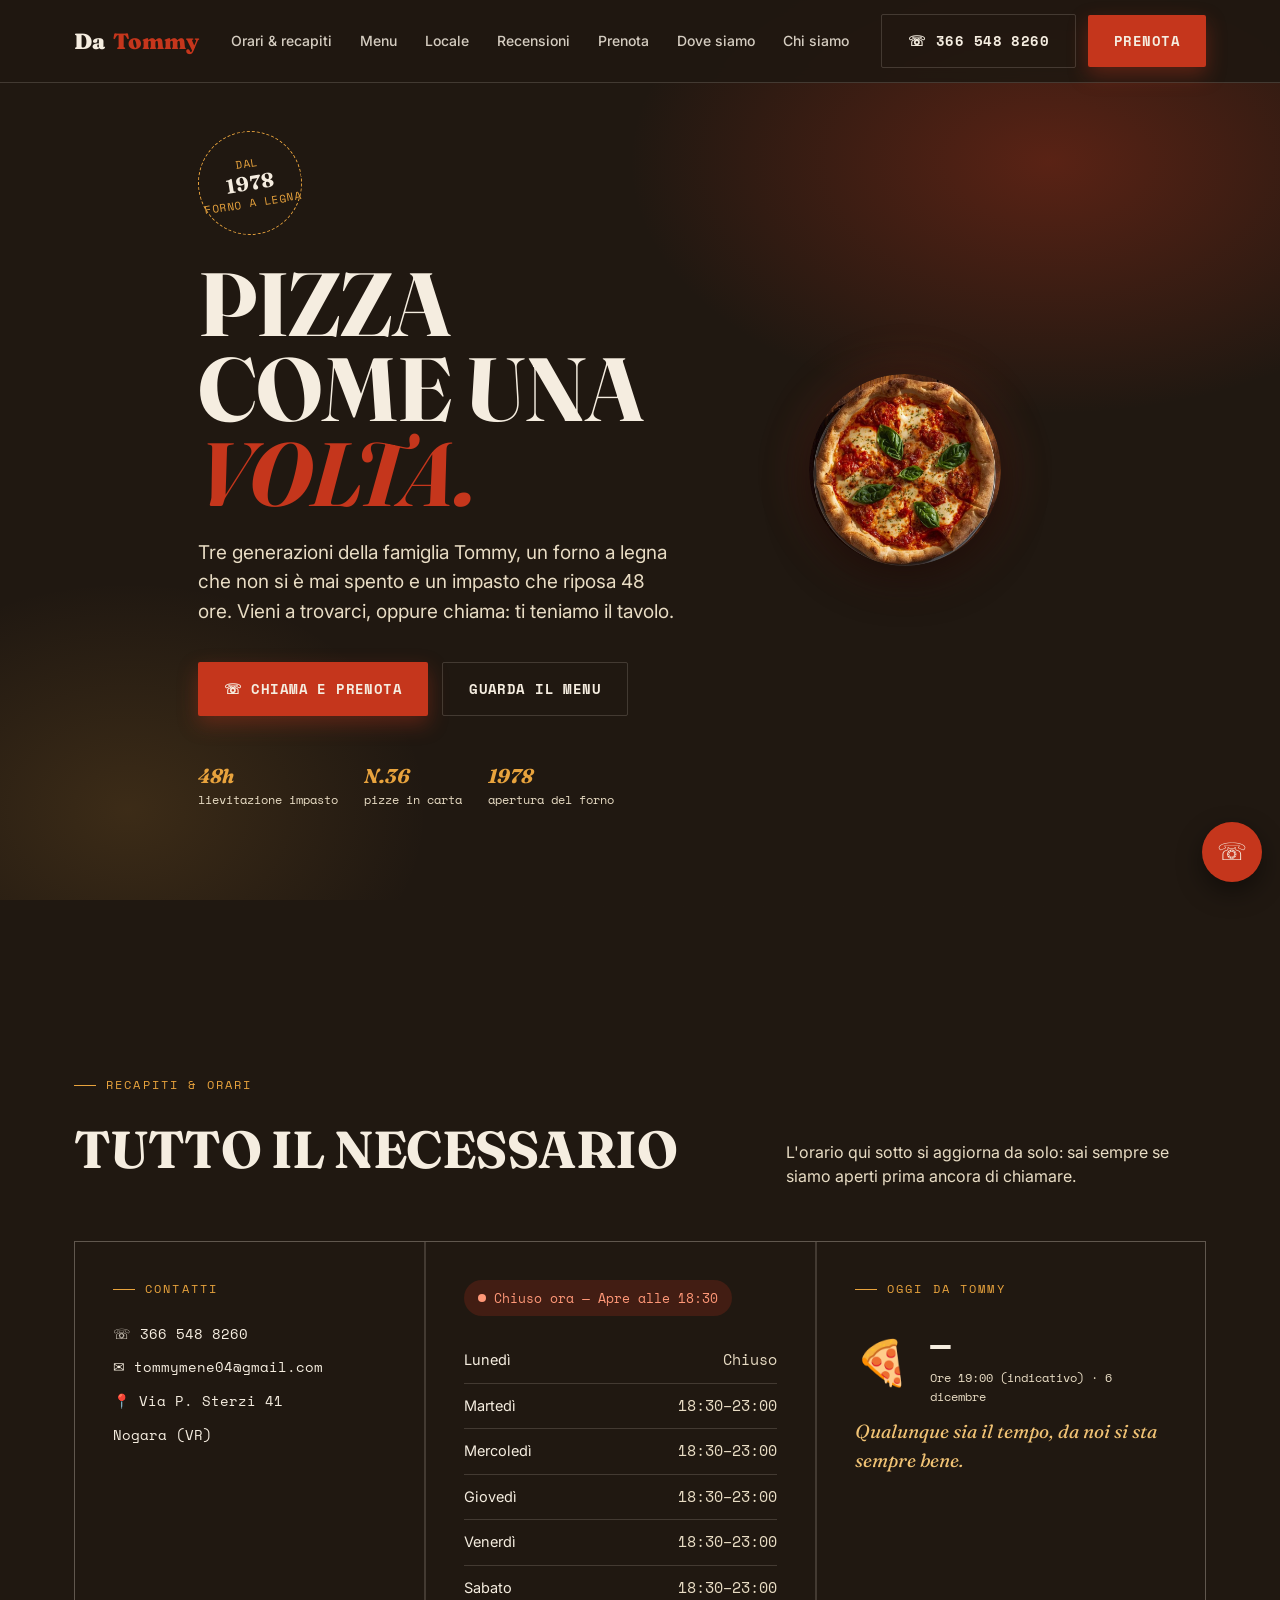
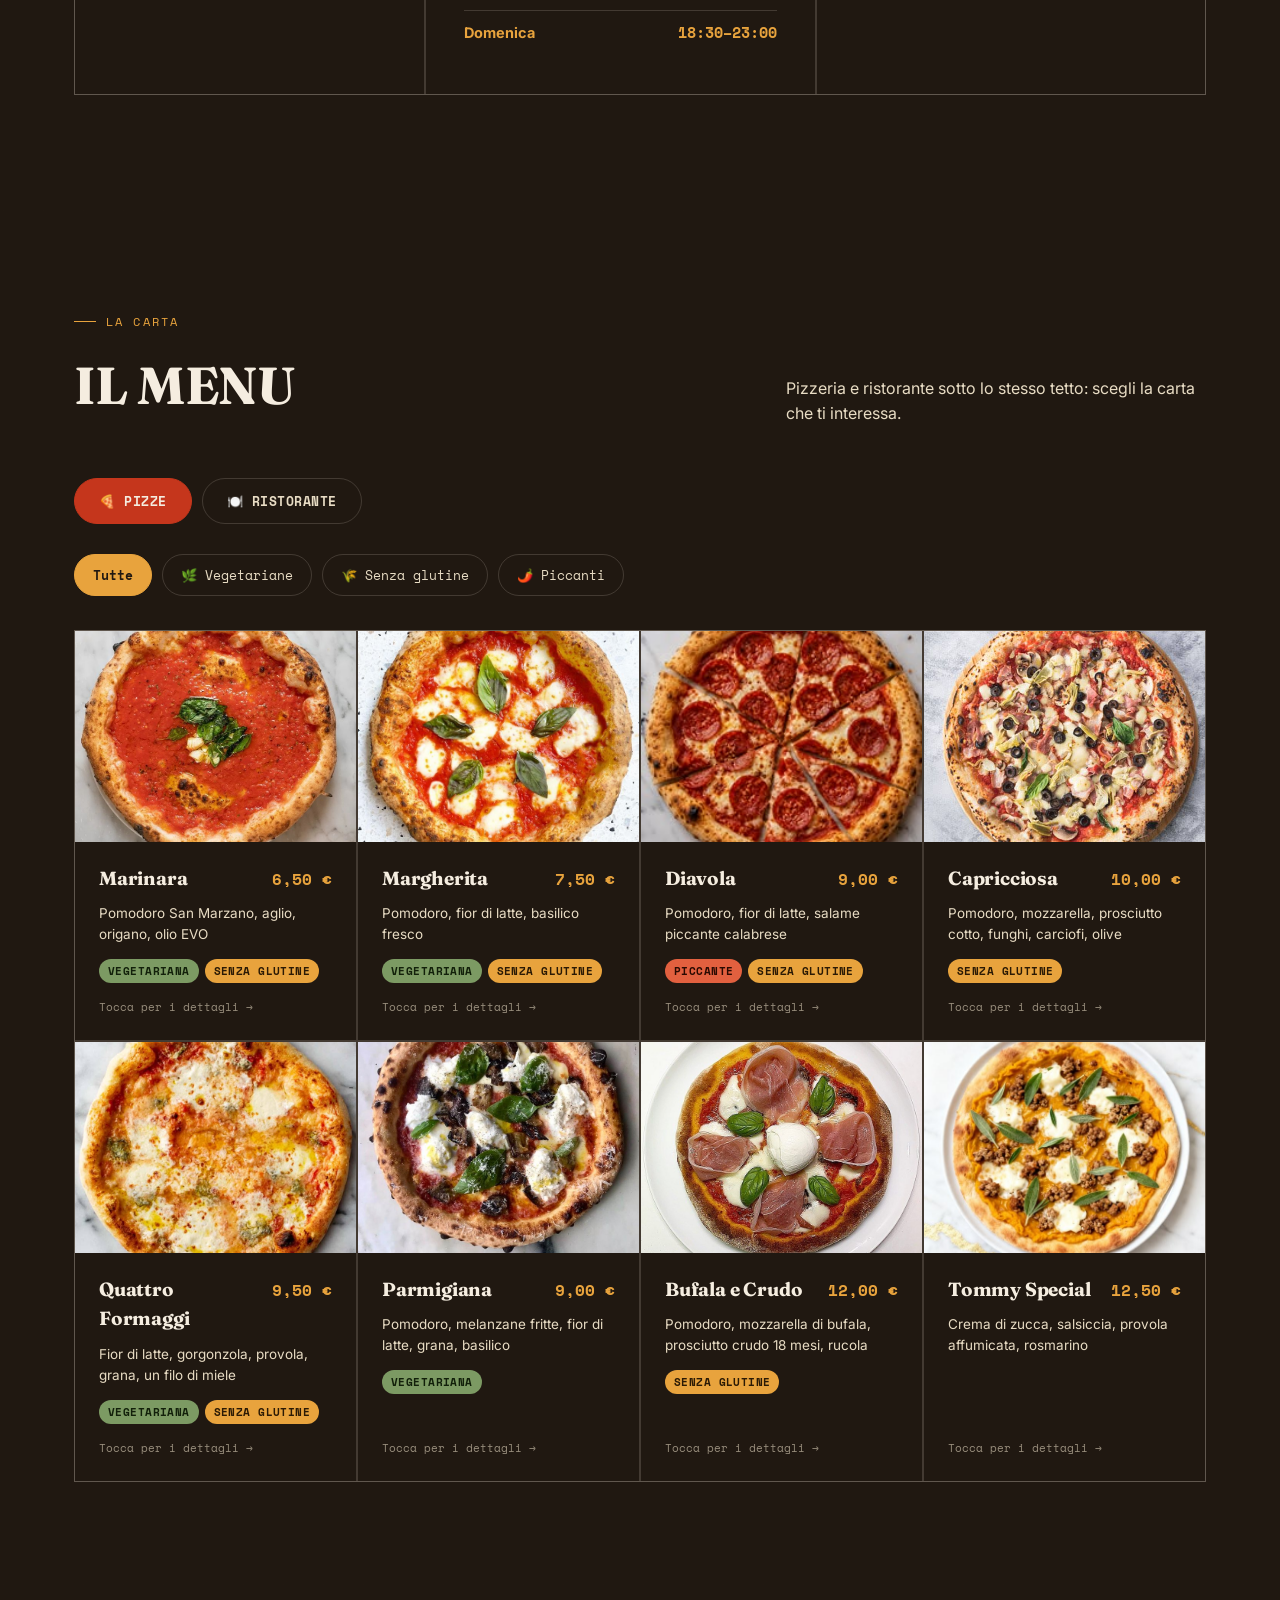
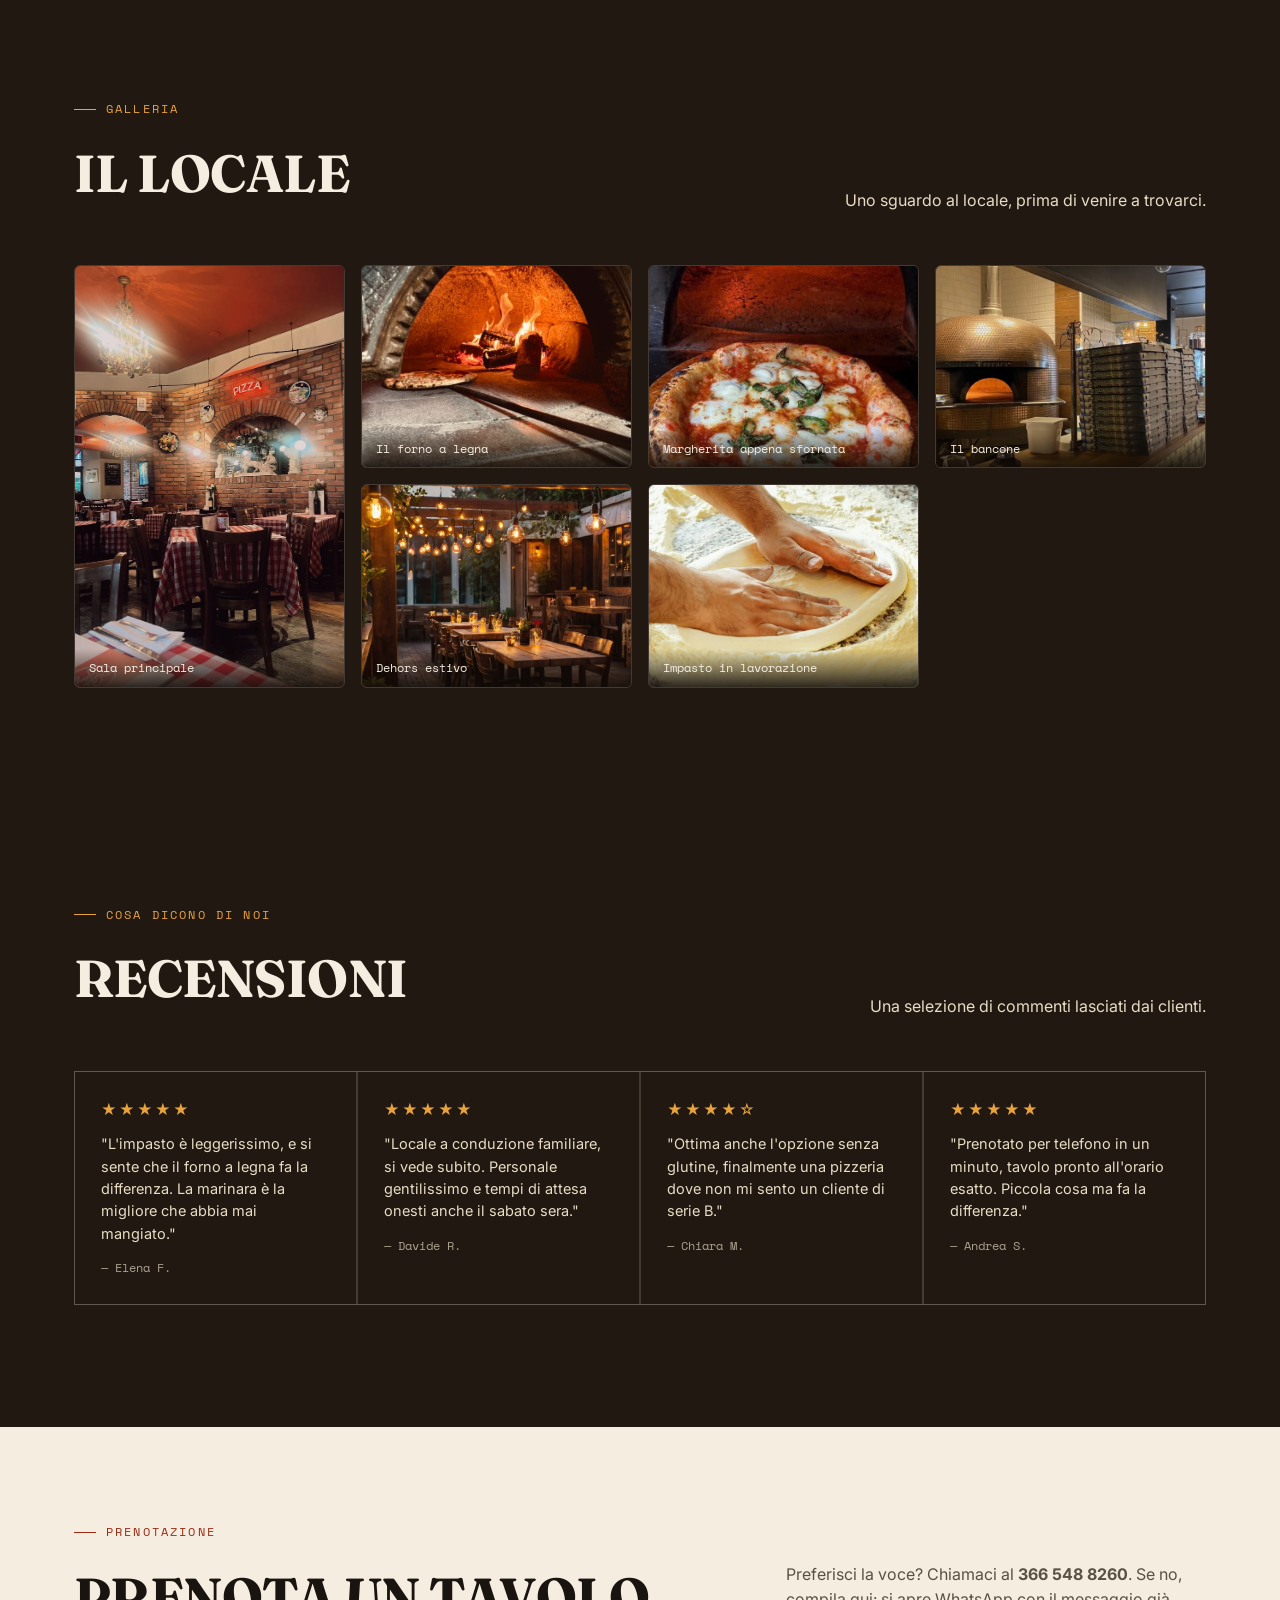
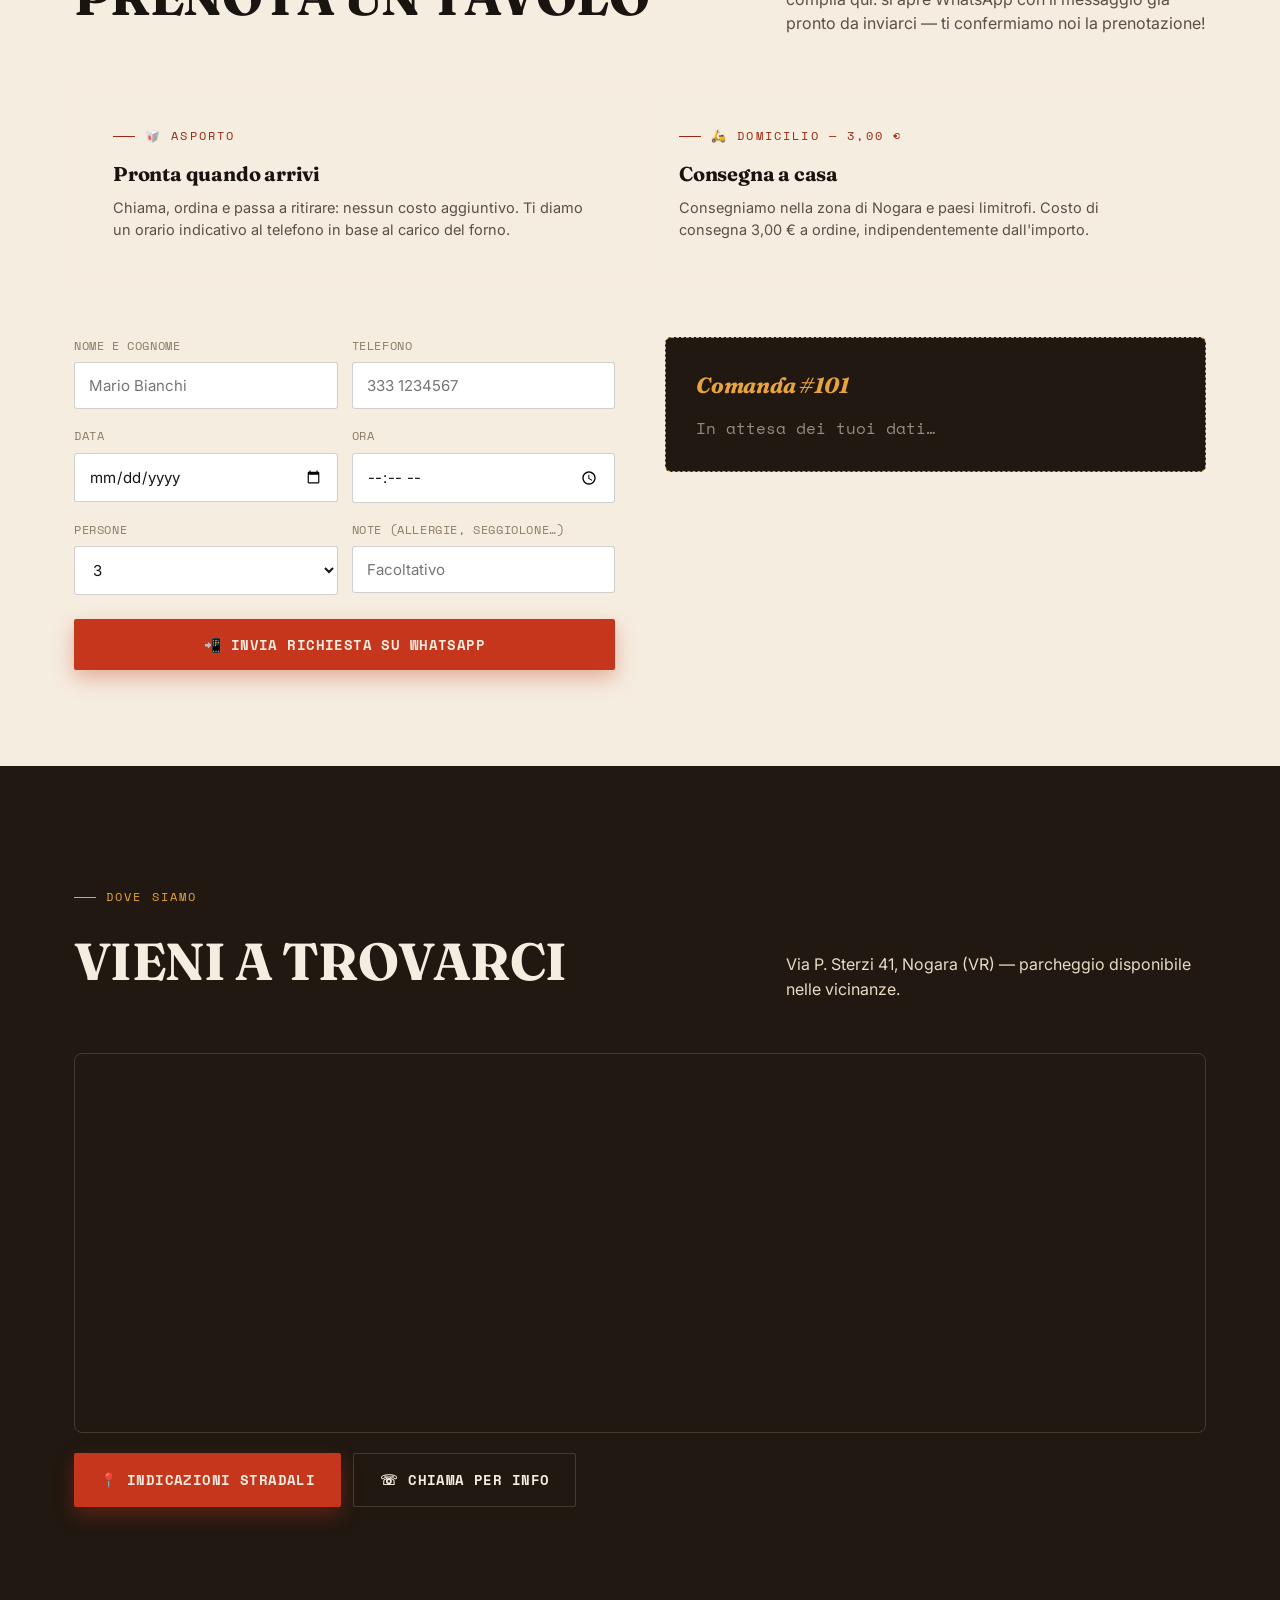
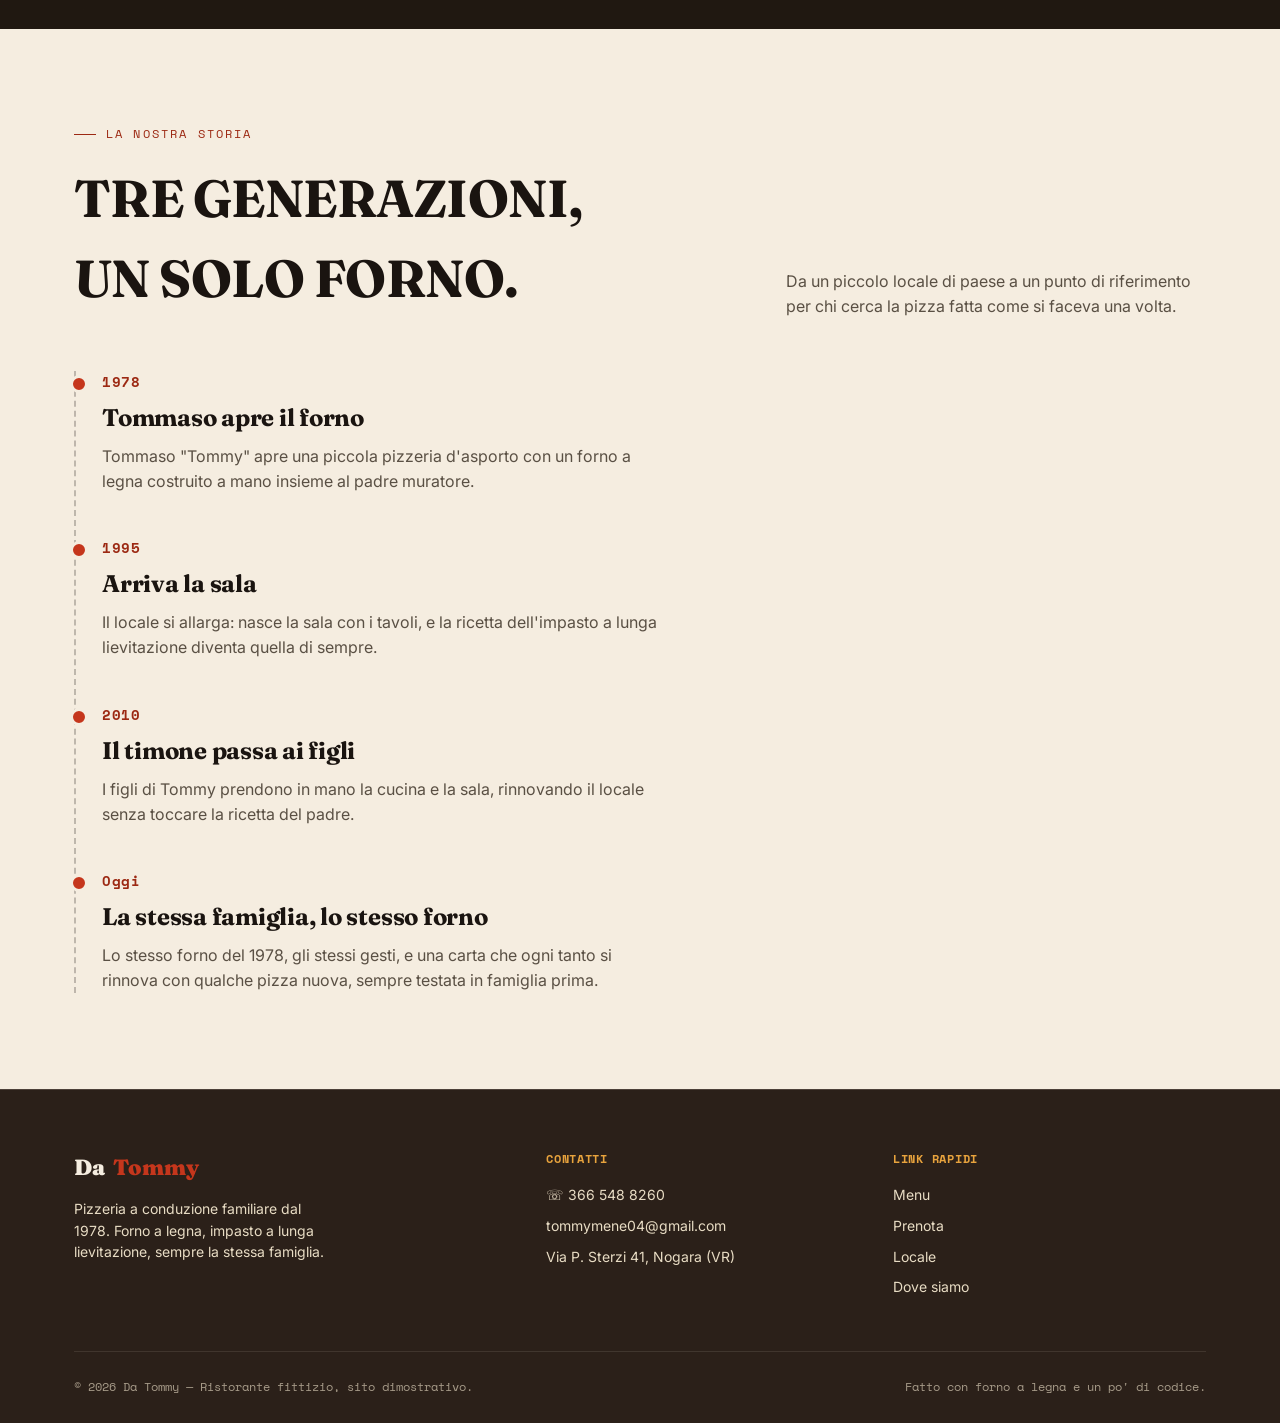
==== commit b4728b4c: "Add files via upload" ====
--- a/index.html
+++ b/index.html
@@ -522,7 +522,7 @@
           <div class="weather-icon" id="weatherIcon">🍕</div>
           <div>
             <div class="weather-temp" id="weatherTemp">--°</div>
-            <div style="font-family:var(--ff-mono);font-size:12px;color:var(--farina-dim);" id="weatherPlace">Zona pizzeria</div>
+            <div style="font-family:var(--ff-mono);font-size:12px;color:var(--farina-dim);" id="weatherPlace">Ore 19:00 (indicativo)</div>
           </div>
         </div>
         <div class="weather-suggest" id="weatherSuggest">Sto controllando il tempo…</div>
@@ -908,12 +908,12 @@
 /* ---------- orari live ---------- */
 const hours = [
   {d:"Lunedì", open:false},
-  {d:"Martedì", ranges:[[19,0,23,0]]},
-  {d:"Mercoledì", ranges:[[19,0,23,0]]},
-  {d:"Giovedì", ranges:[[19,0,23,0]]},
-  {d:"Venerdì", ranges:[[12,0,14,30],[19,0,23,30]]},
-  {d:"Sabato", ranges:[[12,0,14,30],[19,0,23,30]]},
-  {d:"Domenica", ranges:[[12,0,14,30],[19,0,22,30]]},
+  {d:"Martedì", ranges:[[18,30,23,0]]},
+  {d:"Mercoledì", ranges:[[18,30,23,0]]},
+  {d:"Giovedì", ranges:[[18,30,23,0]]},
+  {d:"Venerdì", ranges:[[18,30,23,0]]},
+  {d:"Sabato", ranges:[[18,30,23,0]]},
+  {d:"Domenica", ranges:[[18,30,23,0]]},
 ];
 function fmt(h,m){return String(h).padStart(2,'0')+':'+String(m).padStart(2,'0');}
 function renderHours(){
@@ -951,25 +951,32 @@
 renderHours();
 setInterval(renderHours, 60000);
 
-/* ---------- meteo (Open-Meteo, no key) ---------- */
+/* ---------- meteo (Open-Meteo, no key) — previsione indicativa ore 19:00 ---------- */
 (function(){
   const lat=45.1677, lon=11.0619; // Nogara (VR), indirizzo del locale
-  fetch(`https://api.open-meteo.com/v1/forecast?latitude=${lat}&longitude=${lon}&current_weather=true`)
+  const today = new Date();
+  const dateStr = today.getFullYear()+'-'+String(today.getMonth()+1).padStart(2,'0')+'-'+String(today.getDate()).padStart(2,'0');
+  const dateLabel = today.toLocaleDateString('it-IT', {day:'numeric', month:'long'});
+  document.getElementById('weatherPlace').textContent = `Ore 19:00 (indicativo) · ${dateLabel}`;
+
+  fetch(`https://api.open-meteo.com/v1/forecast?latitude=${lat}&longitude=${lon}&hourly=temperature_2m,weathercode&timezone=Europe%2FRome&forecast_days=1`)
     .then(r=>r.json())
     .then(data=>{
-      const w = data.current_weather;
-      if(!w) throw new Error('no data');
-      const t = Math.round(w.temperature);
+      const h = data.hourly;
+      if(!h) throw new Error('no data');
+      const targetTime = dateStr + 'T19:00';
+      let idx = h.time.indexOf(targetTime);
+      if(idx === -1) idx = h.time.length - 1; // fallback: ultima ora disponibile
+      const t = Math.round(h.temperature_2m[idx]);
+      const code = h.weathercode[idx];
       document.getElementById('weatherTemp').textContent = t+'°';
-      document.getElementById('weatherPlace').textContent = 'Zona pizzeria, oggi';
-      const code = w.weathercode;
-      let icon='☀️', msg='Bel tempo: il dehors è perfetto stasera.';
-      if(code===0){icon='☀️'; msg='Cielo sereno: ottima serata per mangiare fuori.';}
-      else if([1,2,3].includes(code)){icon='⛅'; msg='Un po\' di nuvole, ma si sta comunque bene fuori.';}
-      else if([45,48].includes(code)){icon='🌫️'; msg='Foschia in giro: dentro si sta più comodi.';}
-      else if([51,53,55,56,57,61,63,65,66,67,80,81,82].includes(code)){icon='🌧️'; msg='Pioggia in arrivo: meglio un tavolo in sala.';}
-      else if([71,73,75,77,85,86].includes(code)){icon='❄️'; msg='Freddo: perfetto per una pizza bollente e un tavolo al caldo.';}
-      else if([95,96,99].includes(code)){icon='⛈️'; msg='Temporale: vi aspettiamo comodi in sala.';}
+      let icon='☀️', msg='Bel tempo previsto: il dehors dovrebbe essere perfetto stasera.';
+      if(code===0){icon='☀️'; msg='Cielo sereno previsto: ottima serata per mangiare fuori.';}
+      else if([1,2,3].includes(code)){icon='⛅'; msg='Un po\' di nuvole previste, ma si dovrebbe stare comunque bene fuori.';}
+      else if([45,48].includes(code)){icon='🌫️'; msg='Foschia prevista: dentro si starà più comodi.';}
+      else if([51,53,55,56,57,61,63,65,66,67,80,81,82].includes(code)){icon='🌧️'; msg='Pioggia prevista: meglio prenotare un tavolo in sala.';}
+      else if([71,73,75,77,85,86].includes(code)){icon='❄️'; msg='Freddo previsto: perfetto per una pizza bollente e un tavolo al caldo.';}
+      else if([95,96,99].includes(code)){icon='⛈️'; msg='Temporale previsto: vi aspettiamo comodi in sala.';}
       document.getElementById('weatherIcon').textContent = icon;
       document.getElementById('weatherSuggest').textContent = msg;
     })
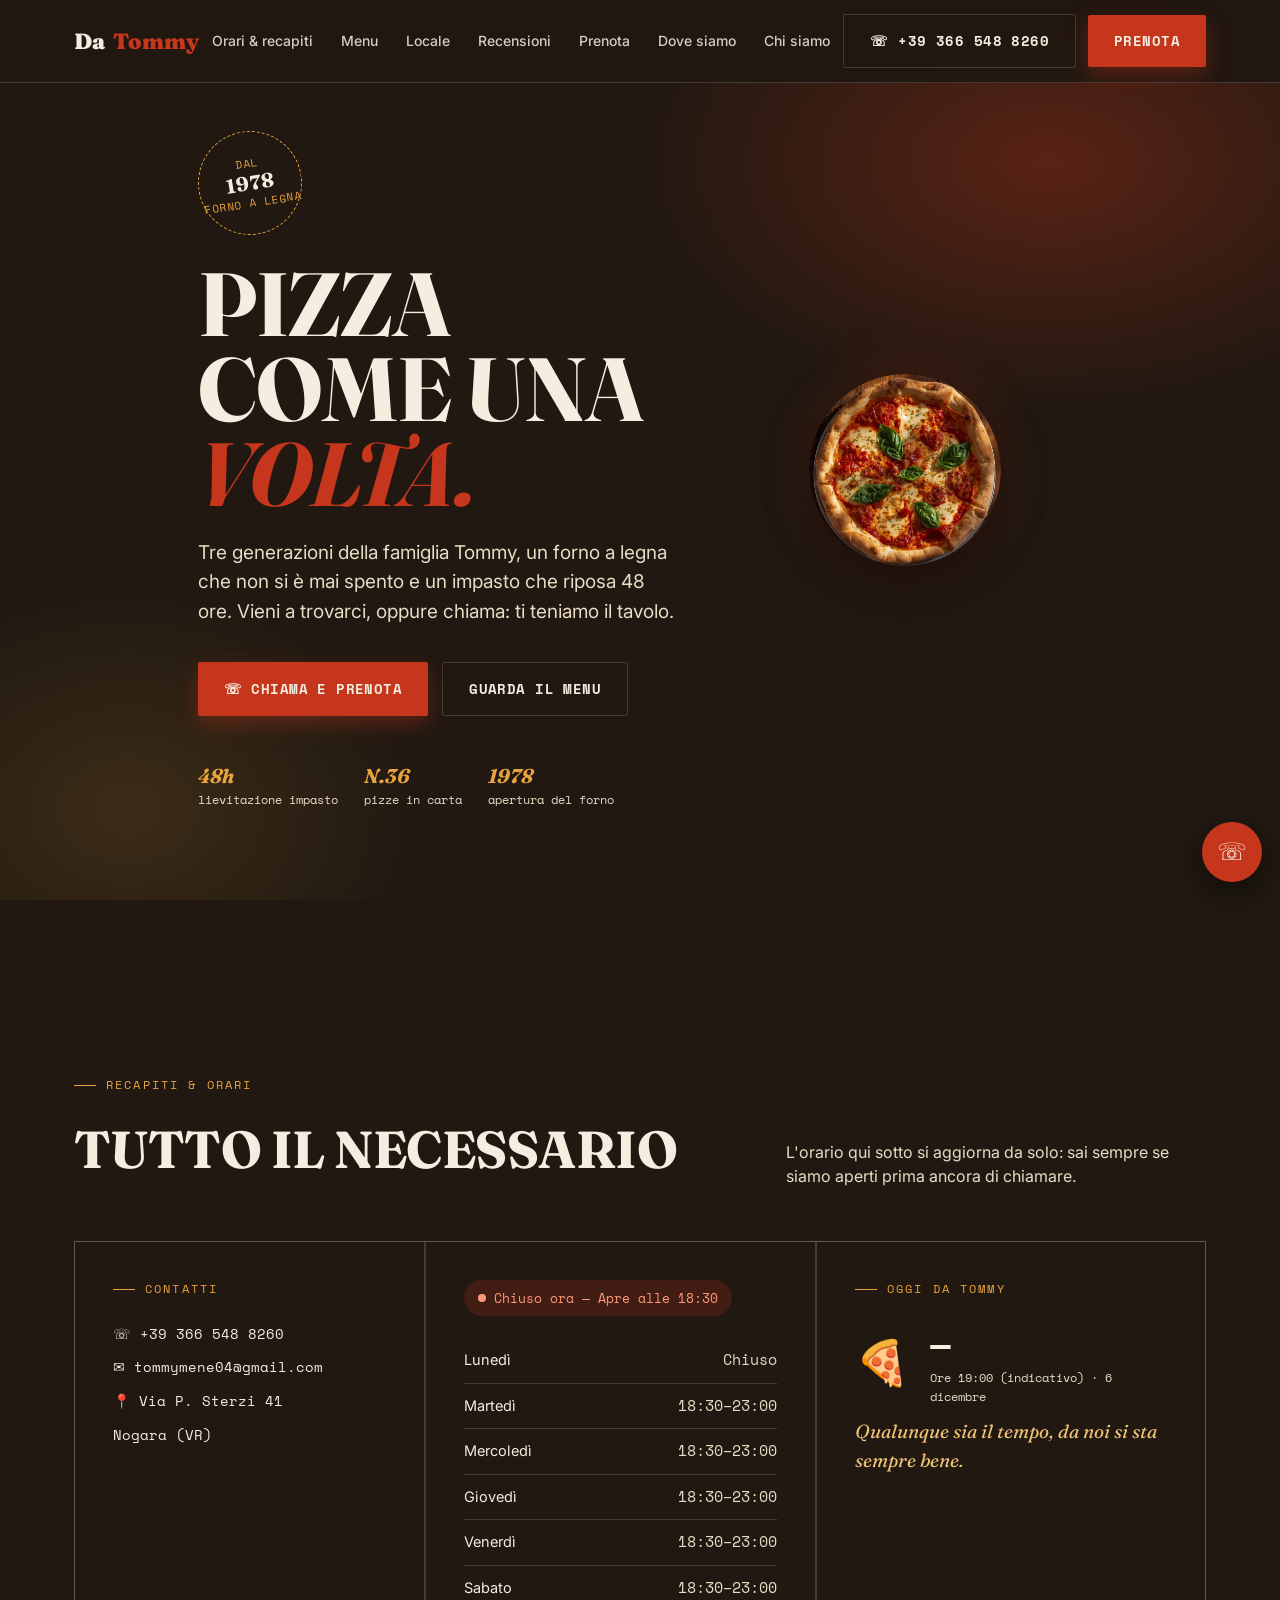
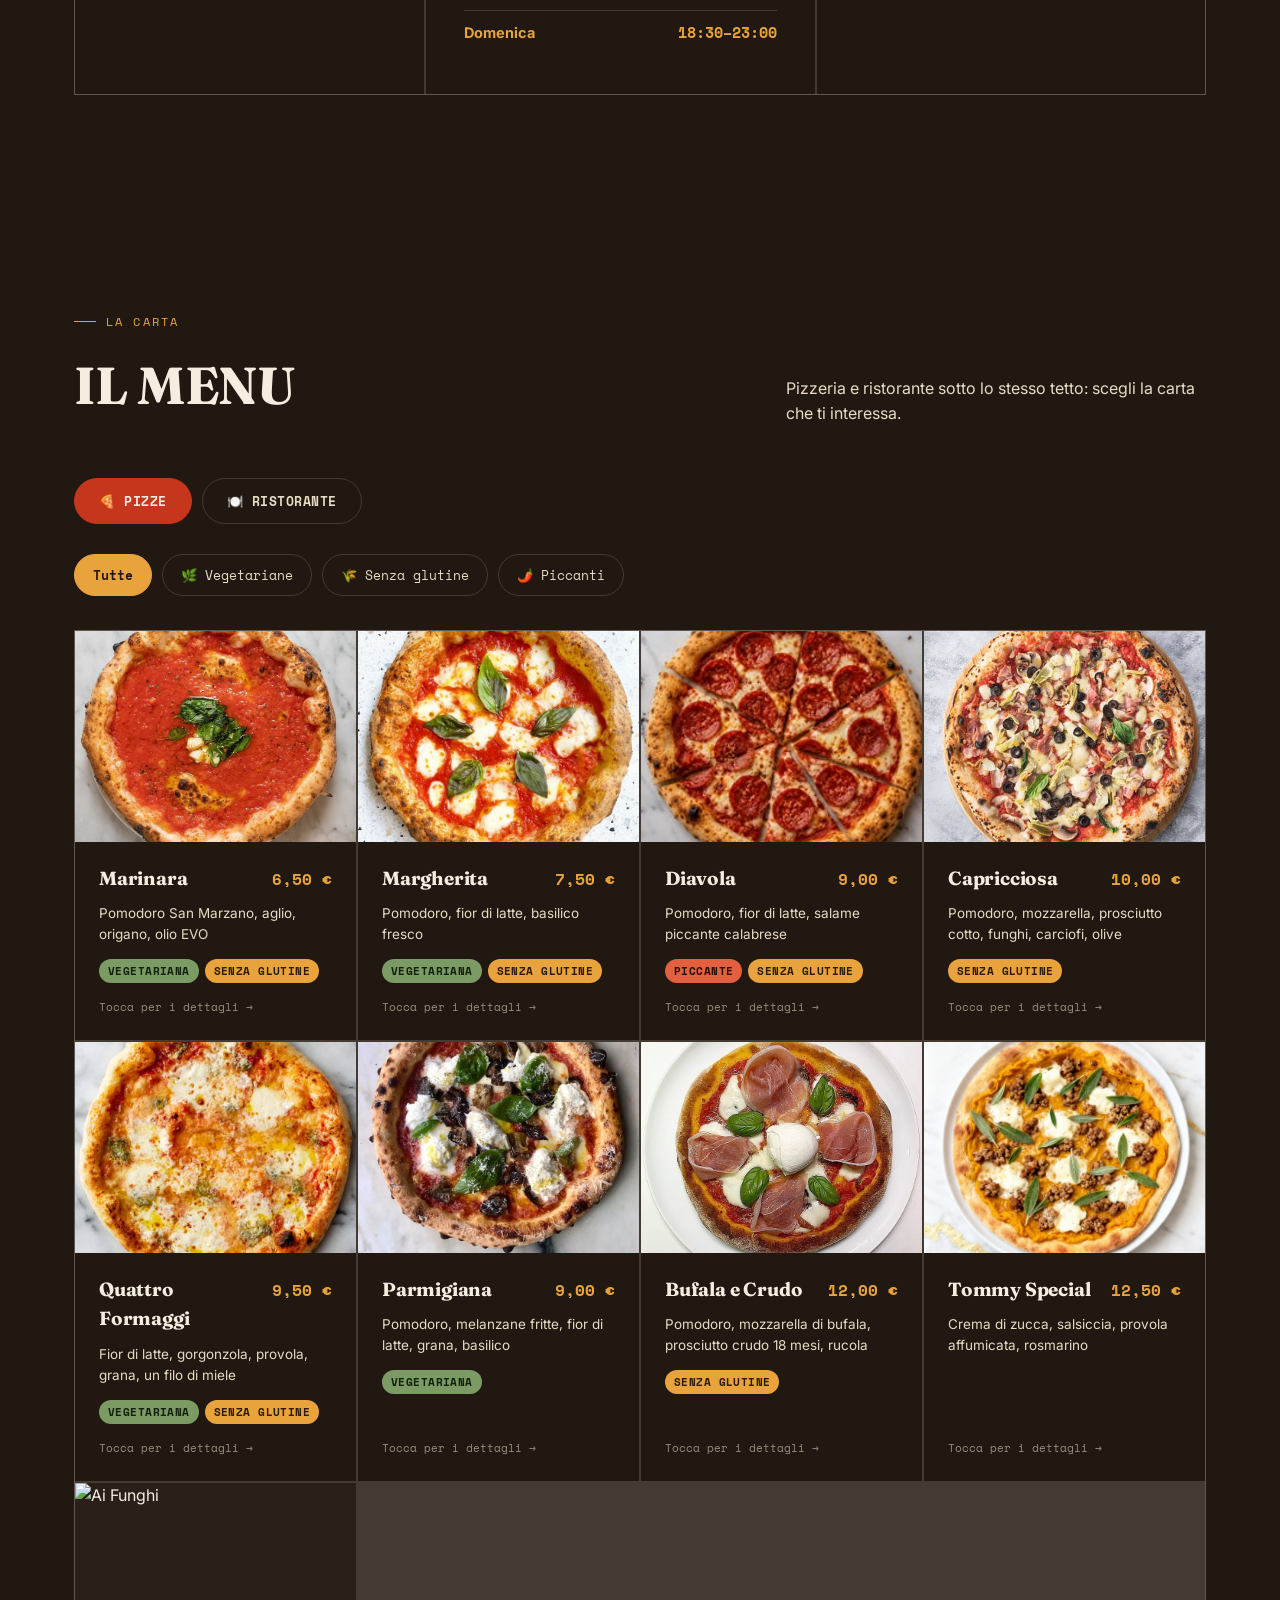
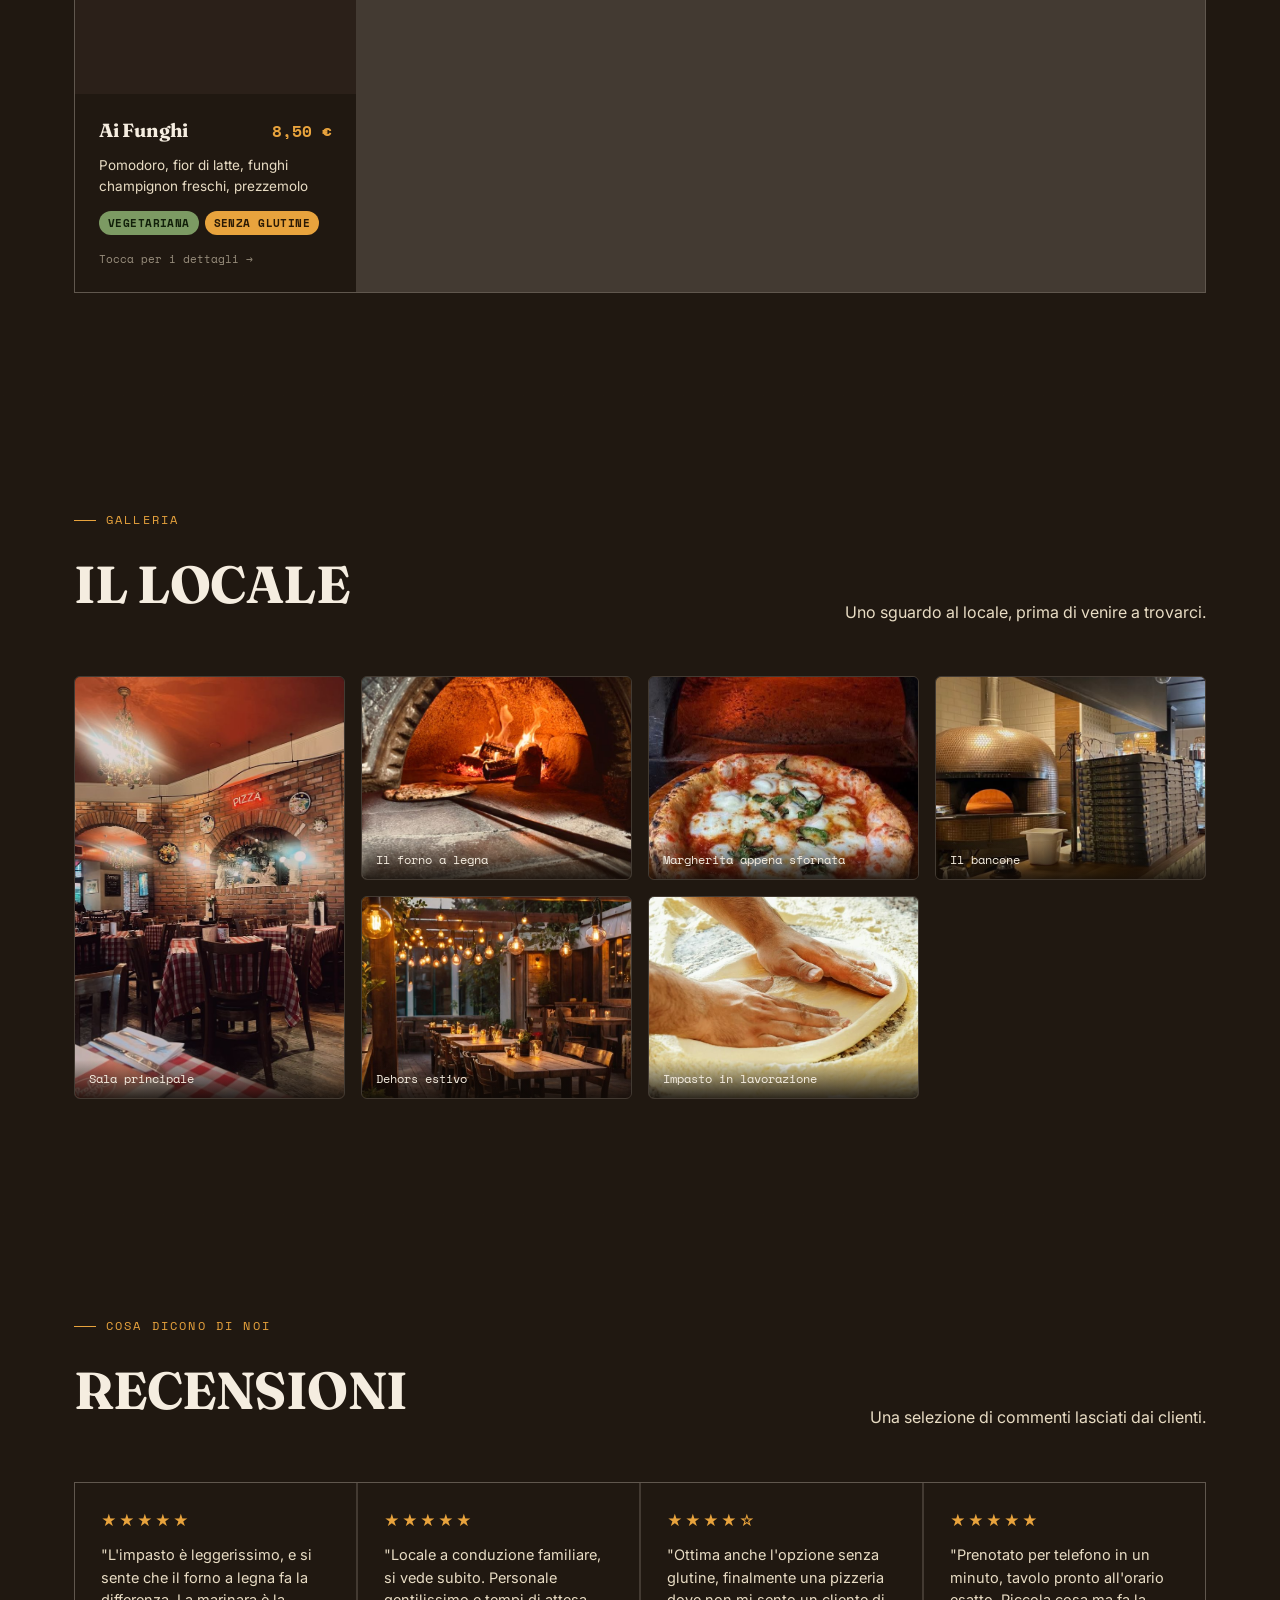
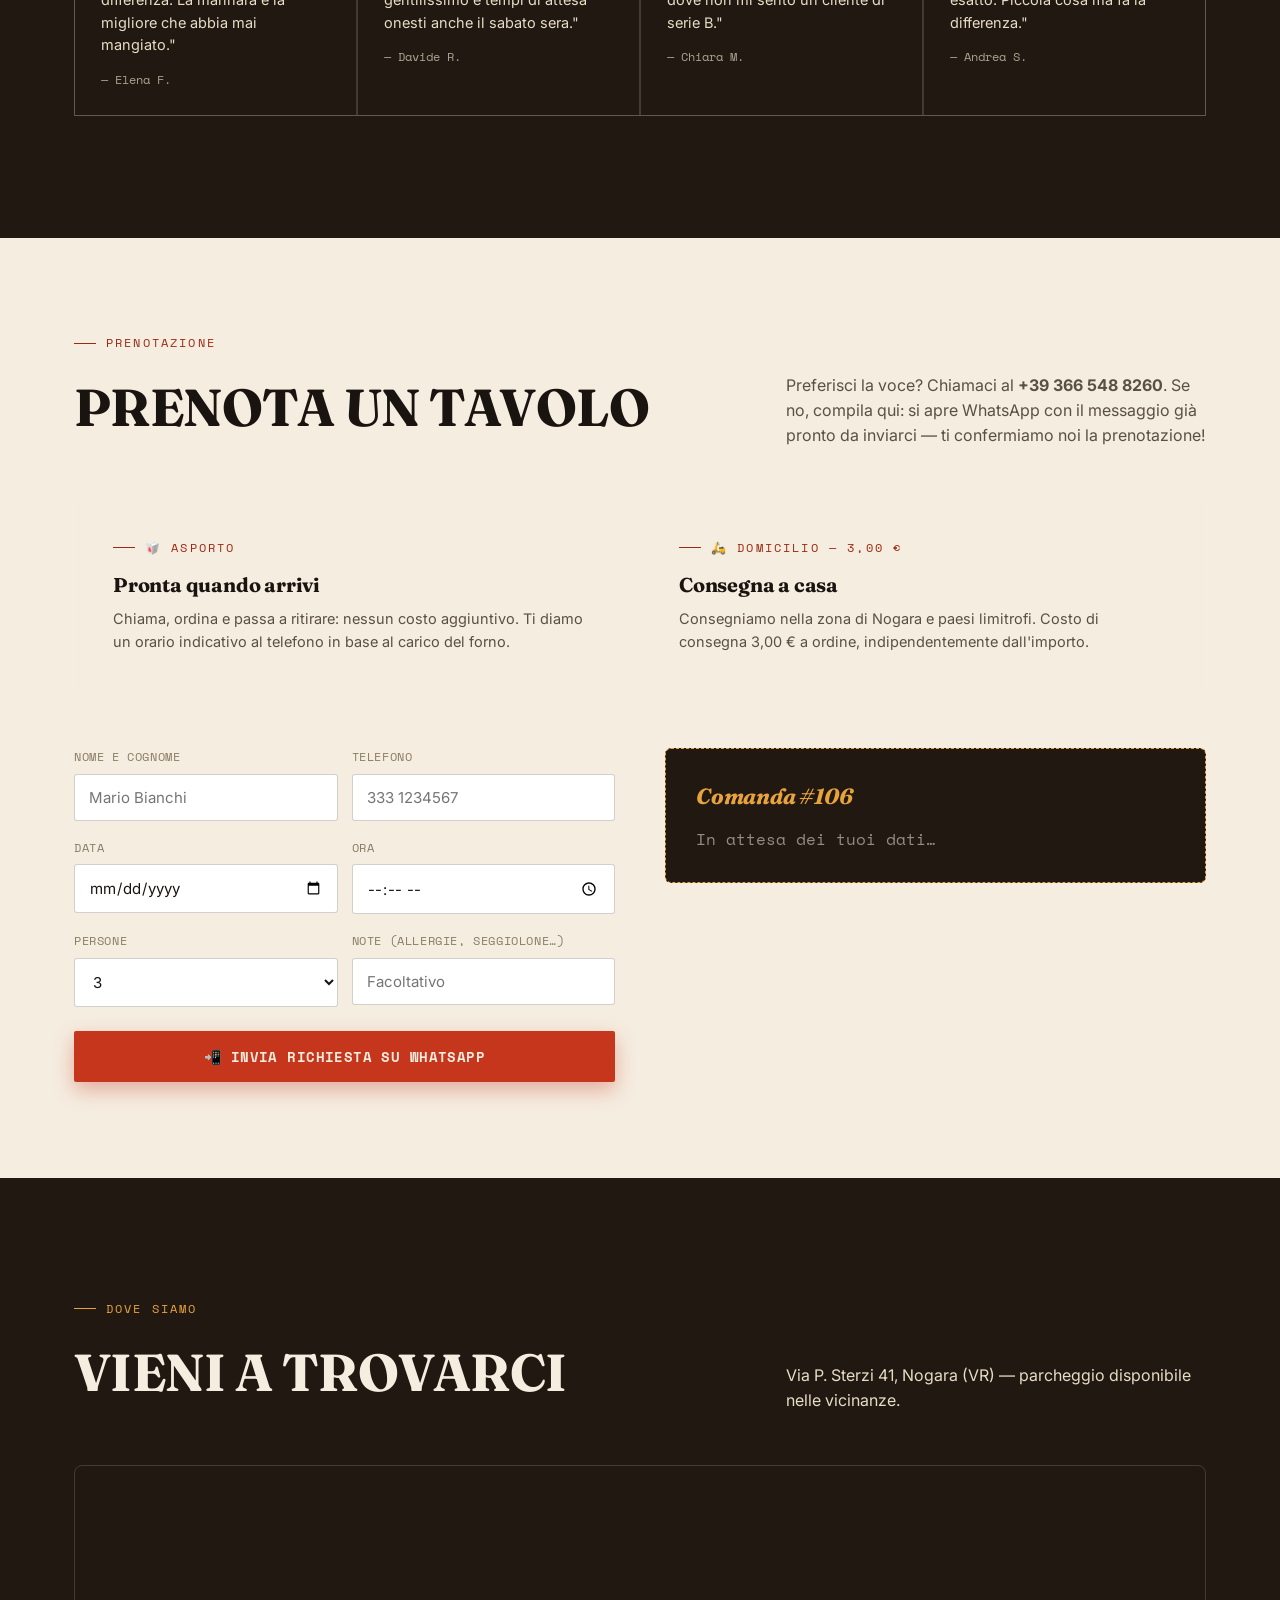
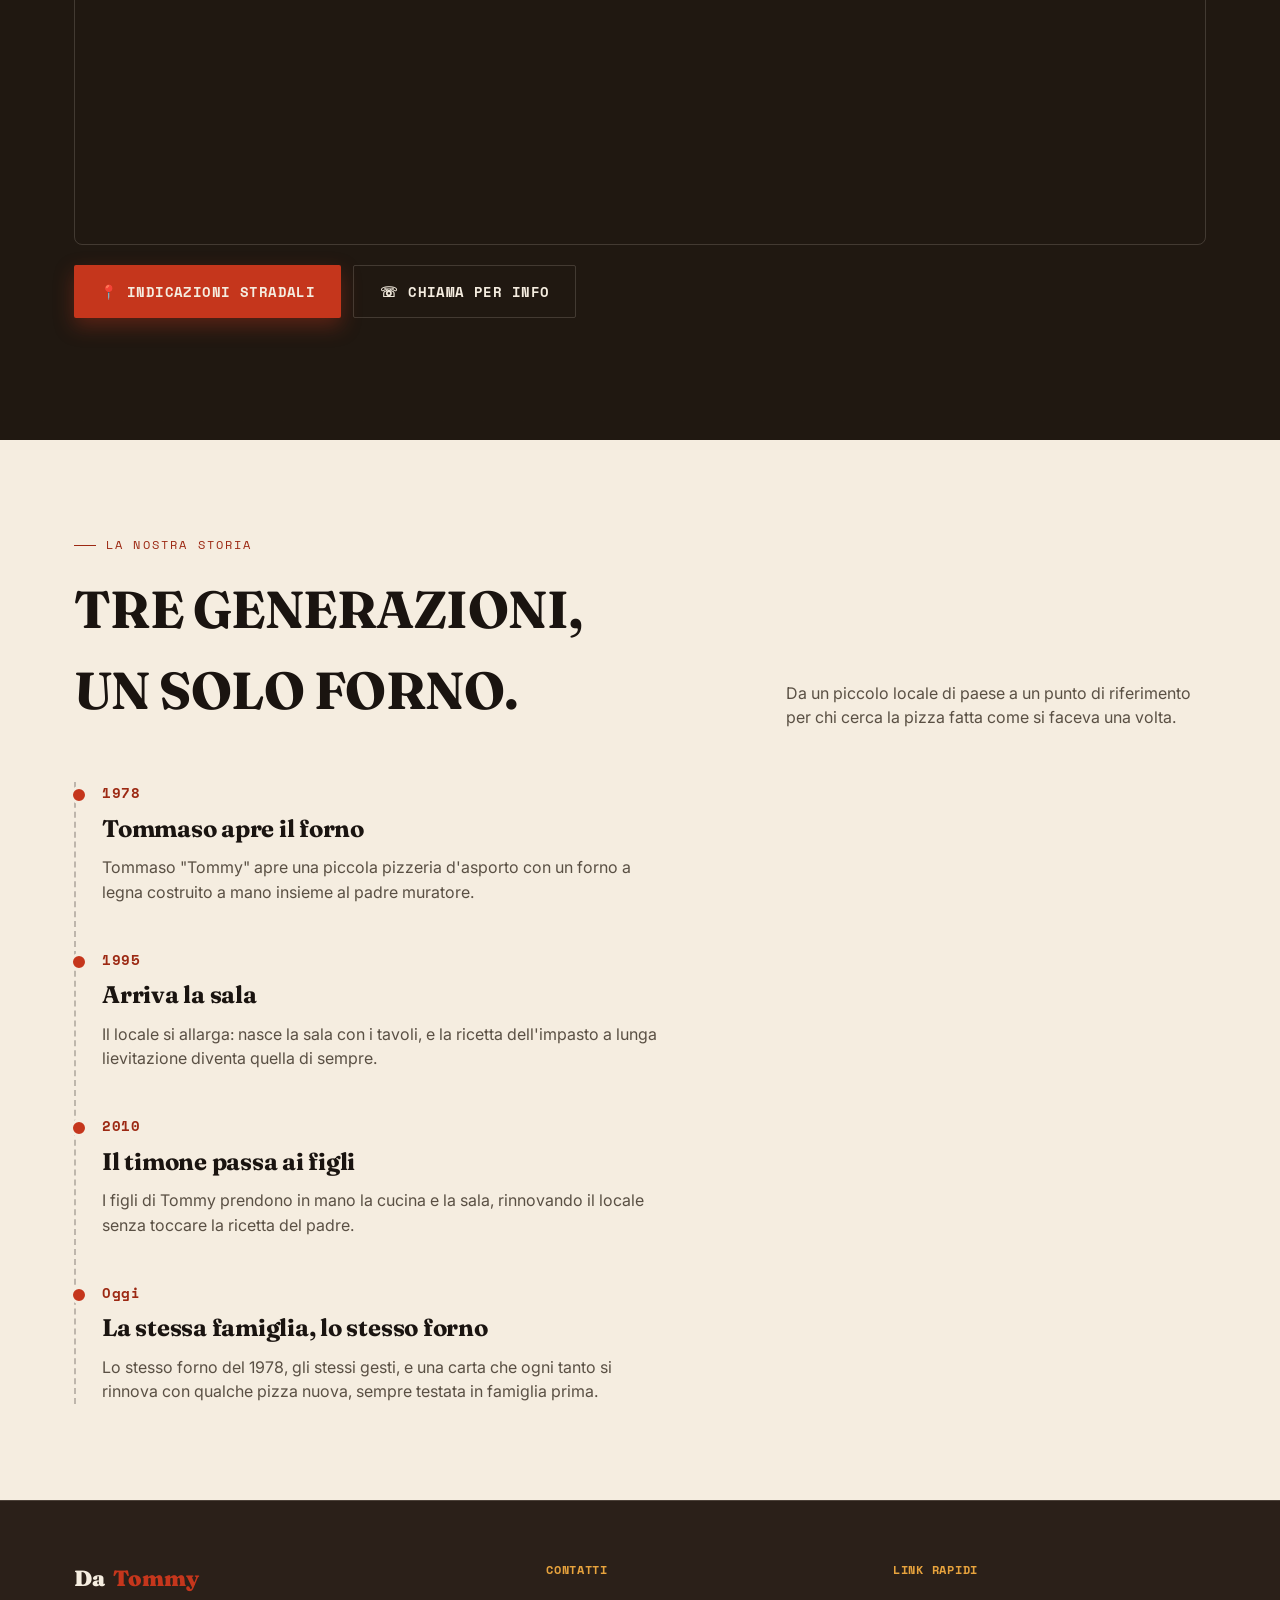
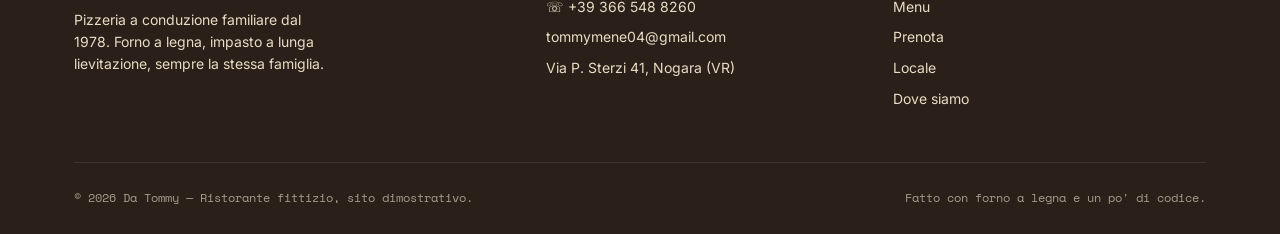
==== commit 9aa9f64e: "Add files via upload" ====
--- a/index.html
+++ b/index.html
@@ -4,7 +4,21 @@
 <meta charset="UTF-8">
 <meta name="viewport" content="width=device-width, initial-scale=1.0">
 <title>Da Tommy — Pizzeria dal 1978</title>
+<link rel="icon" href="data:image/svg+xml,%3Csvg xmlns='http://www.w3.org/2000/svg' viewBox='0 0 100 100'%3E%3Ctext y='.9em' font-size='90'%3E%F0%9F%8D%95%3C/text%3E%3C/svg%3E">
 <meta name="description" content="Da Tommy, pizzeria a conduzione familiare dal 1978. Forno a legna, prenotazioni, menu, orari e indicazioni stradali.">
+
+<meta property="og:type" content="website">
+<meta property="og:site_name" content="Da Tommy">
+<meta property="og:title" content="Da Tommy — Pizzeria dal 1978">
+<meta property="og:description" content="Pizzeria e ristorante a conduzione familiare a Nogara (VR). Forno a legna dal 1978, menu, prenotazioni e orari.">
+<meta property="og:image" content="https://menny28.github.io/Da-Tommy/images/pizza_dall_alto.jpeg">
+<meta property="og:url" content="https://menny28.github.io/Da-Tommy/">
+<meta property="og:locale" content="it_IT">
+
+<meta name="twitter:card" content="summary_large_image">
+<meta name="twitter:title" content="Da Tommy — Pizzeria dal 1978">
+<meta name="twitter:description" content="Forno a legna dal 1978. Menu, prenotazioni, orari e indicazioni stradali.">
+<meta name="twitter:image" content="https://menny28.github.io/Da-Tommy/images/pizza_dall_alto.jpeg">
 <link rel="preconnect" href="https://fonts.googleapis.com">
 <link rel="preconnect" href="https://fonts.gstatic.com" crossorigin>
 <link href="https://fonts.googleapis.com/css2?family=Fraunces:ital,opsz,wght@0,9..144,400;0,9..144,600;0,9..144,700;0,9..144,900;1,9..144,500&family=Inter:wght@400;500;600;700&family=Space+Mono:wght@400;700&display=swap" rel="stylesheet">
@@ -454,7 +468,7 @@
       <a href="#storia">Chi siamo</a>
     </nav>
     <div class="topbar-actions">
-      <a href="tel:+393665488260" class="btn btn-outline">☏ 366 548 8260</a>
+      <a href="tel:+393665488260" class="btn btn-outline">☏ +39 366 548 8260</a>
       <a href="#prenota" class="btn btn-primary">Prenota</a>
     </div>
     <button class="nav-toggle" id="navToggle" aria-label="Apri menu">☰</button>
@@ -507,7 +521,7 @@
       <div class="panel">
         <div class="eyebrow" style="margin-bottom:18px;">Contatti</div>
         <ul style="font-family:var(--ff-mono);font-size:14px;line-height:2.4;">
-          <li><a href="tel:+393665488260">☏ 366 548 8260</a></li>
+          <li><a href="tel:+393665488260">☏ +39 366 548 8260</a></li>
           <li><a href="mailto:tommymene04@gmail.com">✉ tommymene04@gmail.com</a></li>
           <li>📍 Via P. Sterzi 41<br>Nogara (VR)</li>
         </ul>
@@ -625,7 +639,7 @@
         <div class="eyebrow">Prenotazione</div>
         <h2>Prenota un tavolo</h2>
       </div>
-      <p>Preferisci la voce? Chiamaci al <strong>366 548 8260</strong>. Se no, compila qui: si apre WhatsApp con il messaggio già pronto da inviarci — ti confermiamo noi la prenotazione!</p>
+      <p>Preferisci la voce? Chiamaci al <strong>+39 366 548 8260</strong>. Se no, compila qui: si apre WhatsApp con il messaggio già pronto da inviarci — ti confermiamo noi la prenotazione!</p>
     </div>
 
     <div class="split" style="margin-bottom:56px;">
@@ -667,7 +681,7 @@
           <div style="opacity:.55;">In attesa dei tuoi dati…</div>
         </div>
         <div class="confirm-box" id="confirmBox">
-          <p>✓ RICHIESTA PRONTA<br>Si è aperto WhatsApp con il messaggio compilato: inviacelo e ti confermiamo il tavolo appena possibile. Per urgenze, chiama direttamente lo 366 548 8260.</p>
+          <p>✓ RICHIESTA PRONTA<br>Si è aperto WhatsApp con il messaggio compilato: inviacelo e ti confermiamo il tavolo appena possibile. Per urgenze, chiama direttamente lo +39 366 548 8260.</p>
         </div>
       </div>
     </div>
@@ -726,7 +740,7 @@
       <div>
         <h5>Contatti</h5>
         <ul>
-          <li><a href="tel:+393665488260">☏ 366 548 8260</a></li>
+          <li><a href="tel:+393665488260">☏ +39 366 548 8260</a></li>
           <li><a href="mailto:tommymene04@gmail.com">tommymene04@gmail.com</a></li>
           <li>Via P. Sterzi 41, Nogara (VR)</li>
         </ul>
@@ -790,6 +804,7 @@
   {n:"Parmigiana", p:"9,00 €", ing:"Pomodoro, melanzane fritte, fior di latte, grana, basilico", tags:["veg"], desc:"La parmigiana di famiglia, versione pizza.", img:"images/parmigiana.jpeg"},
   {n:"Bufala e Crudo", p:"12,00 €", ing:"Pomodoro, mozzarella di bufala, prosciutto crudo 18 mesi, rucola", tags:["gf"], desc:"Ingredienti pochi, tutti veri: bufala DOP e crudo stagionato.", img:"images/bufala_e_crudo.jpeg"},
   {n:"Tommy Special", p:"12,50 €", ing:"Crema di zucca, salsiccia, provola affumicata, rosmarino", tags:[], desc:"La pizza fuori menu diventata fissa dopo mille richieste.", img:"images/special.jpeg"},
+  {n:"Ai Funghi", p:"8,50 €", ing:"Pomodoro, fior di latte, funghi champignon freschi, prezzemolo", tags:["veg","gf"], desc:"Semplice e genuina, per chi ama il gusto pulito dei funghi freschi.", img:"https://images.pexels.com/photos/6147834/pexels-photo-6147834.jpeg?auto=compress&cs=tinysrgb&w=1200"},
 ];
 const tagLabel = {veg:'Vegetariana', gf:'Senza glutine', hot:'Piccante'};
 const cameraSvgSmall = `<svg viewBox="0 0 24 24" fill="none" stroke="currentColor" stroke-width="1.5" width="24" height="24"><rect x="3" y="5" width="18" height="14" rx="2"/><circle cx="9" cy="11" r="2"/><path d="M21 15l-5-4-4 4-3-2-6 5"/></svg>`;
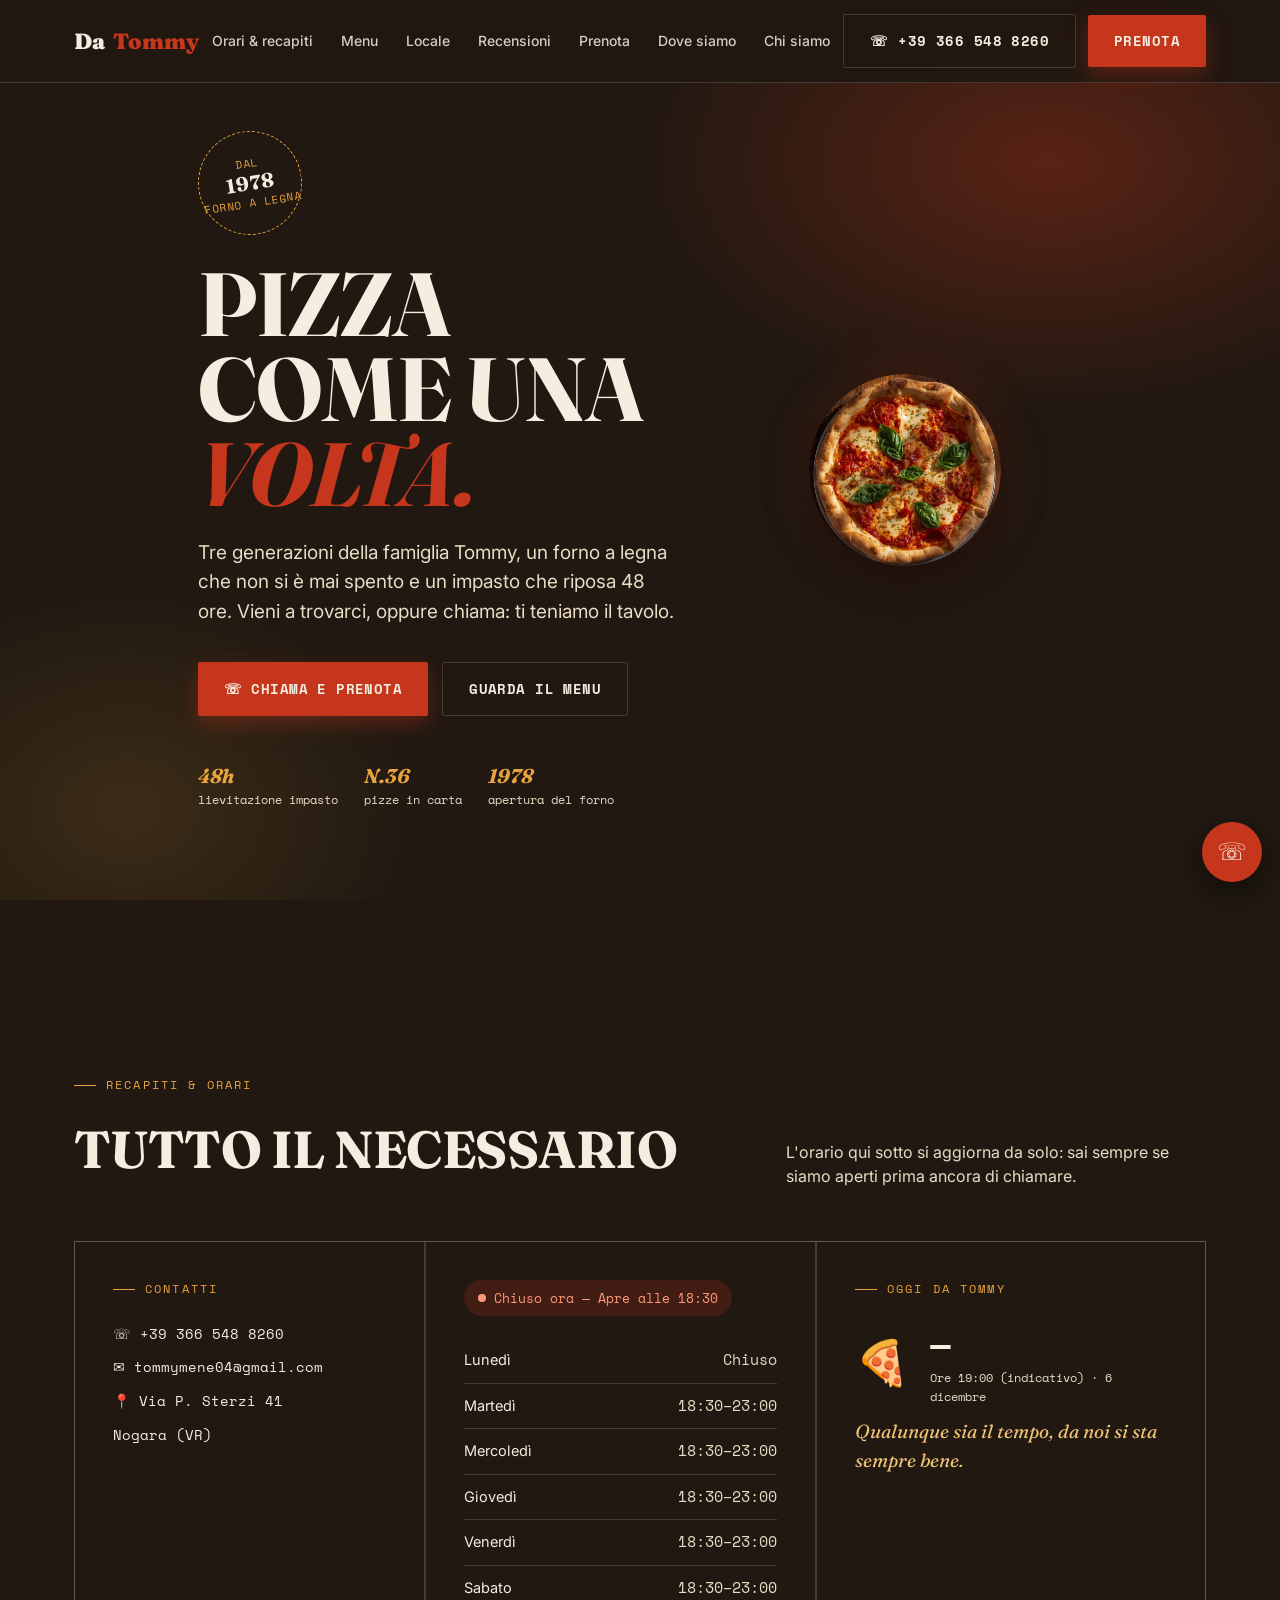
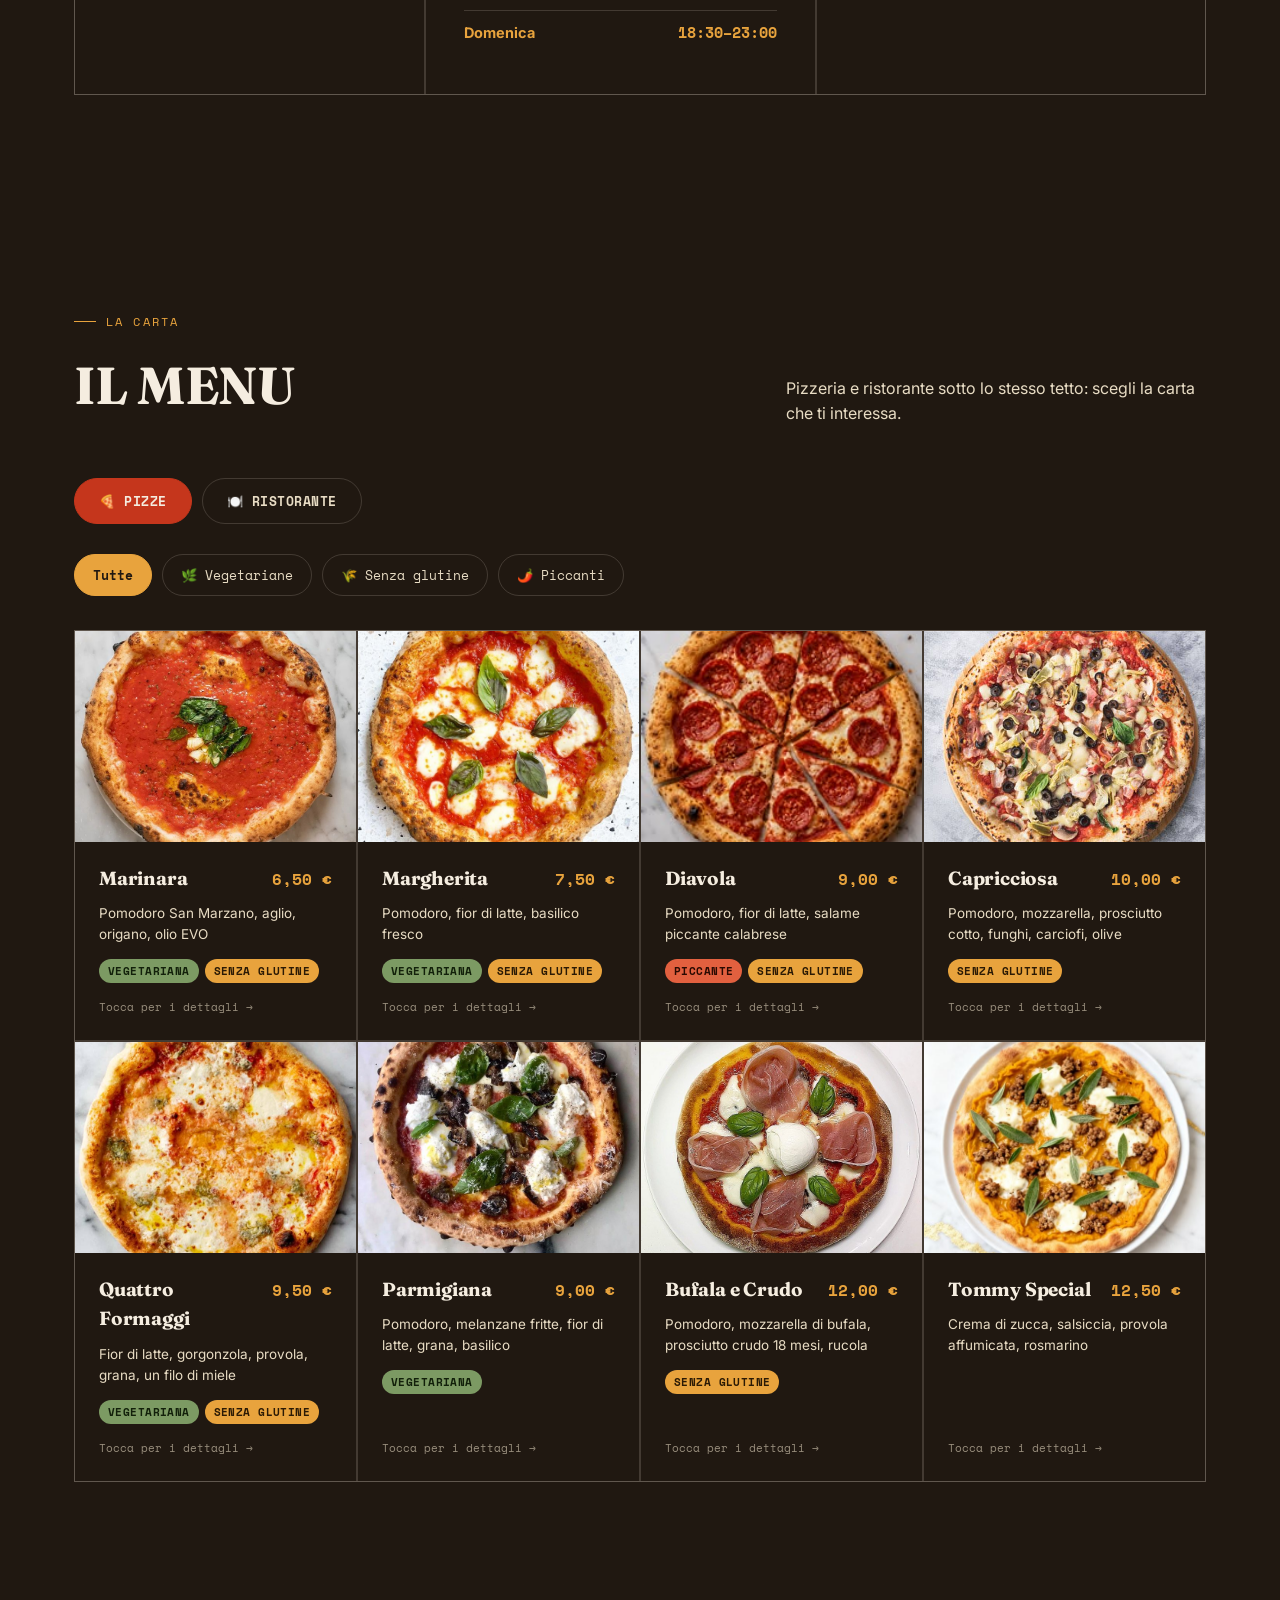
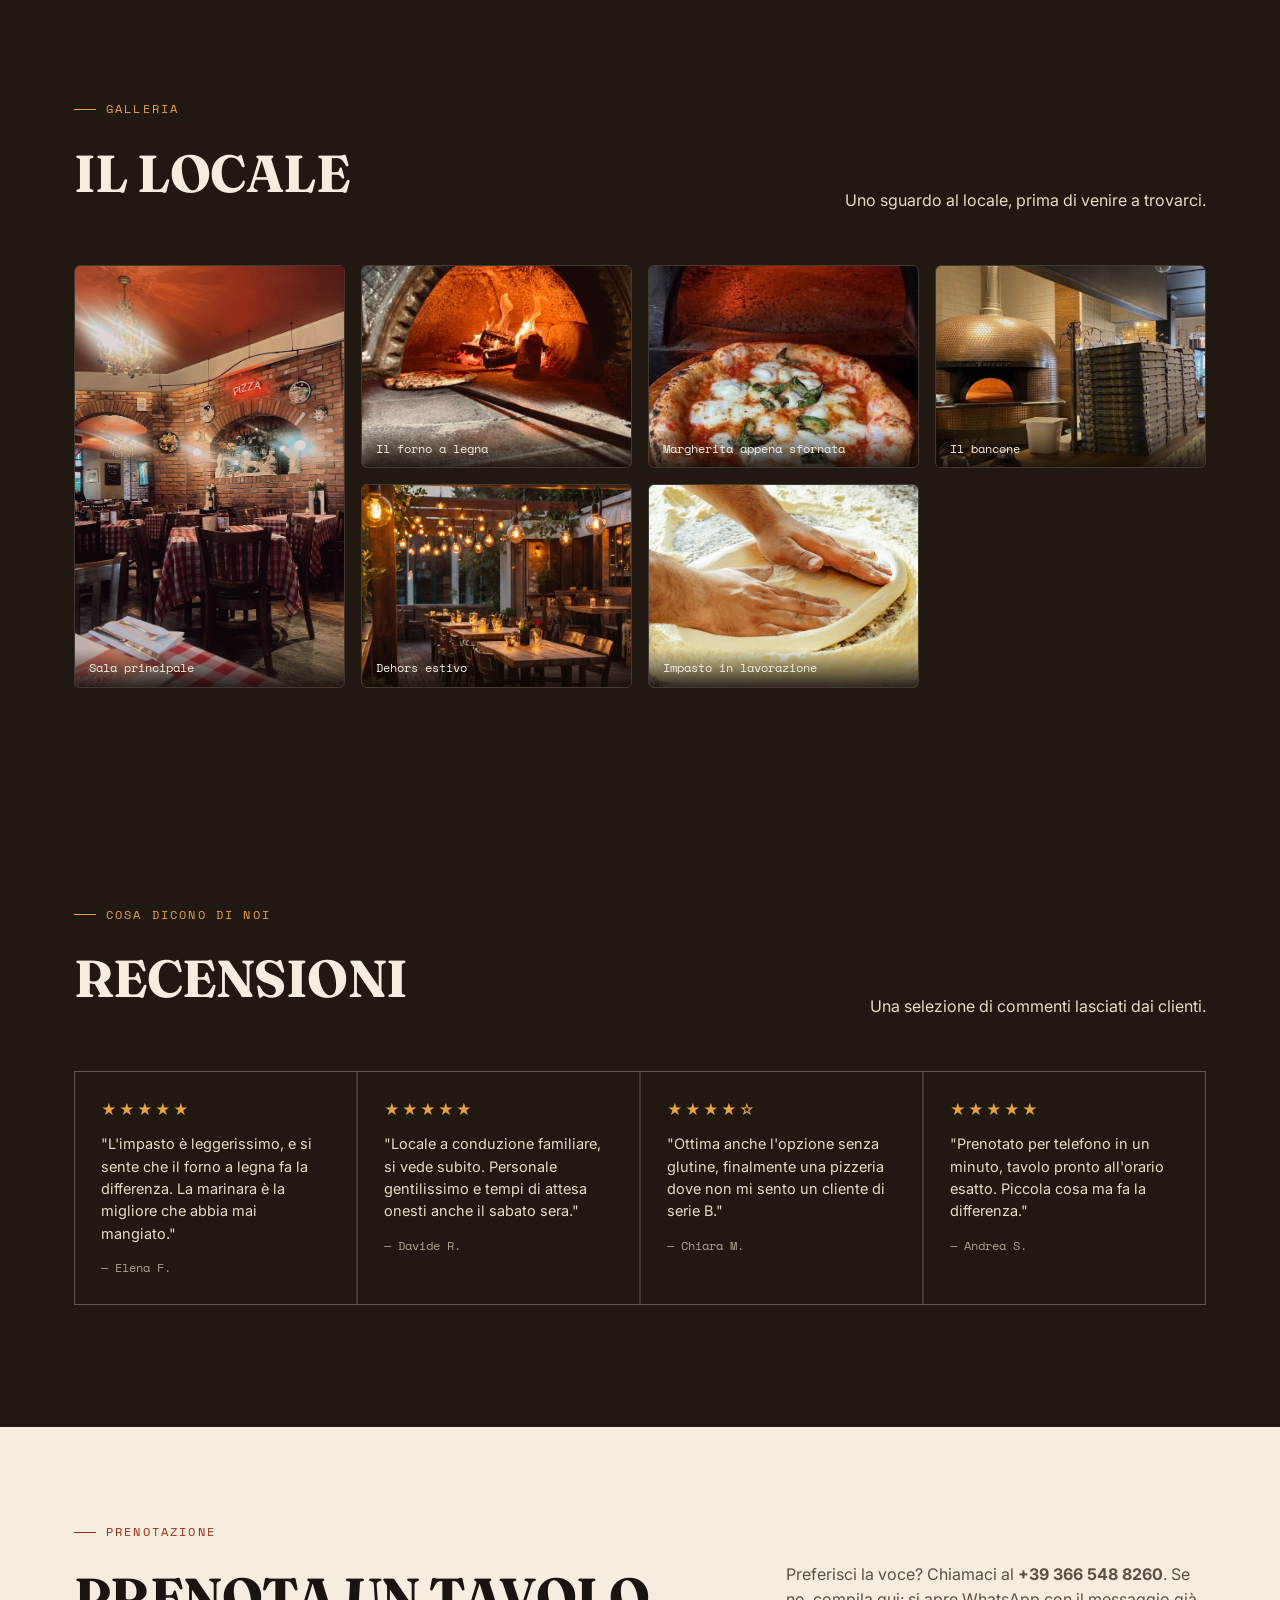
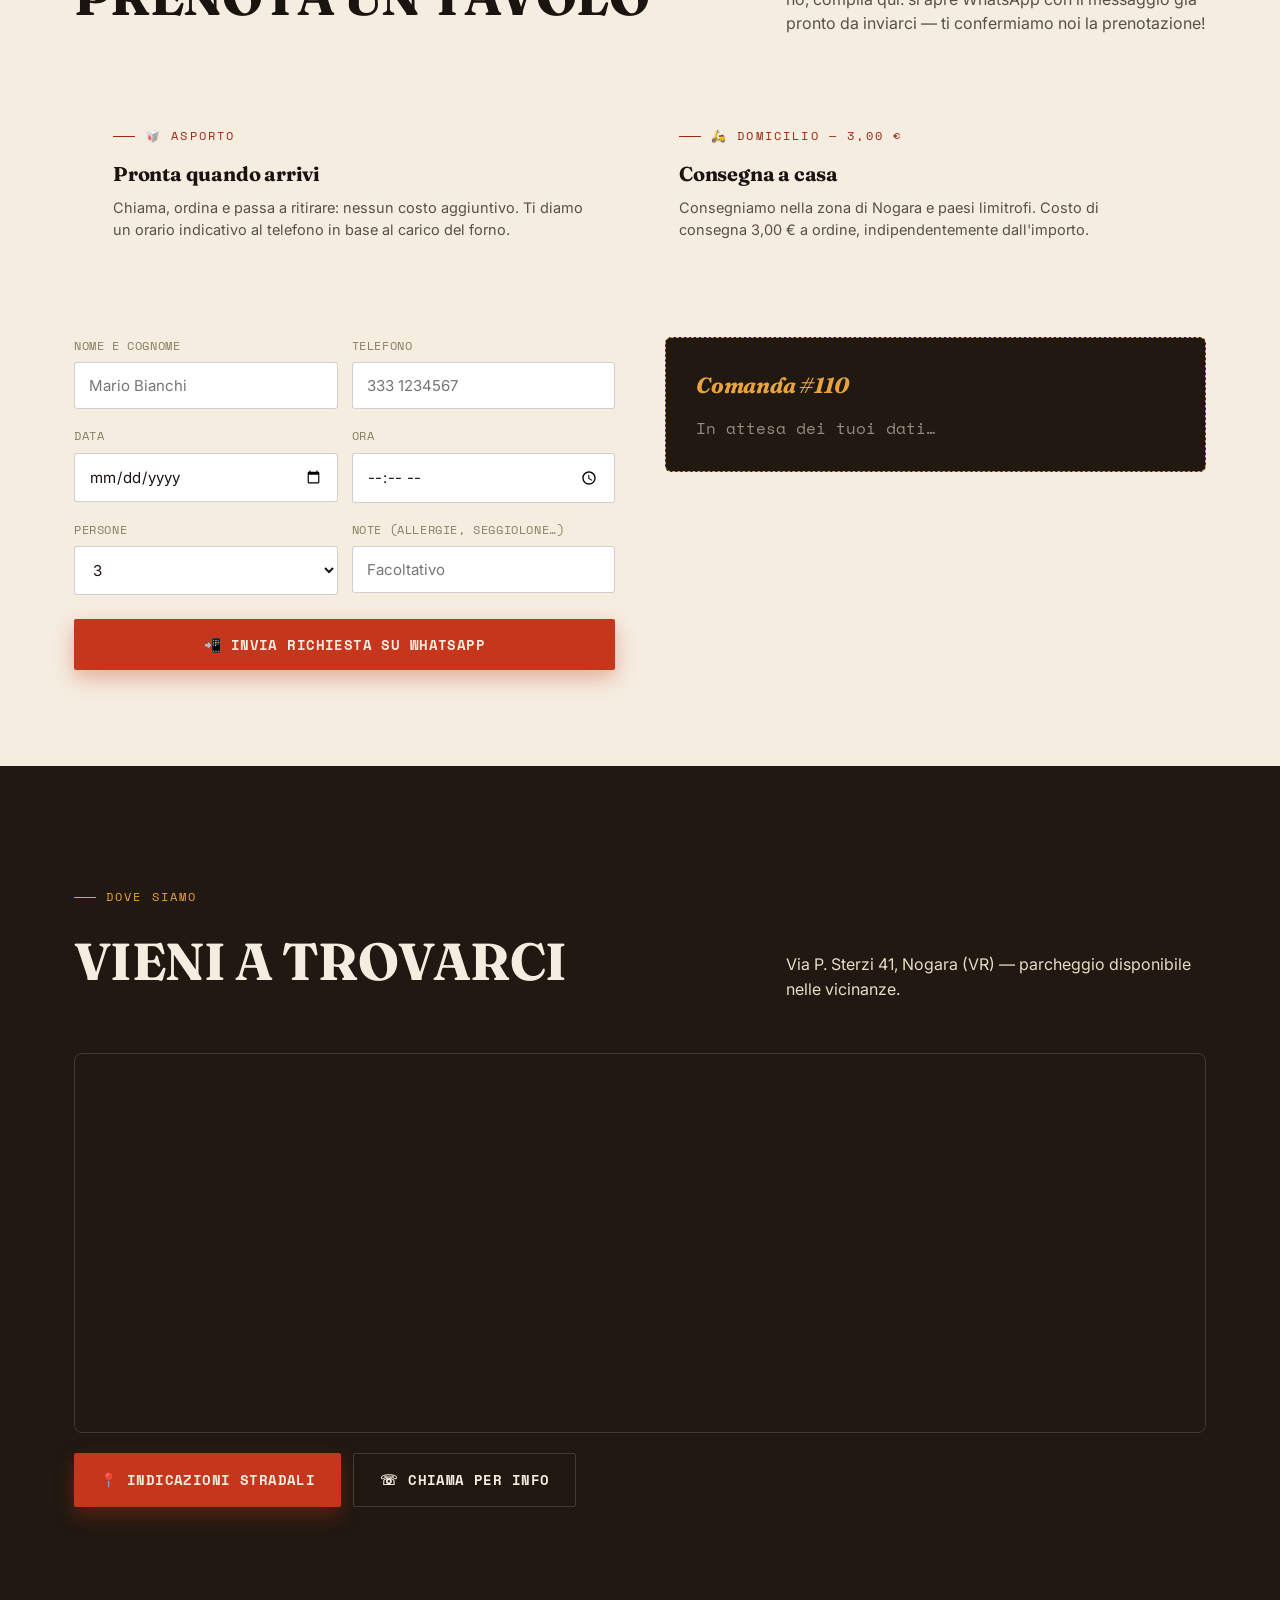
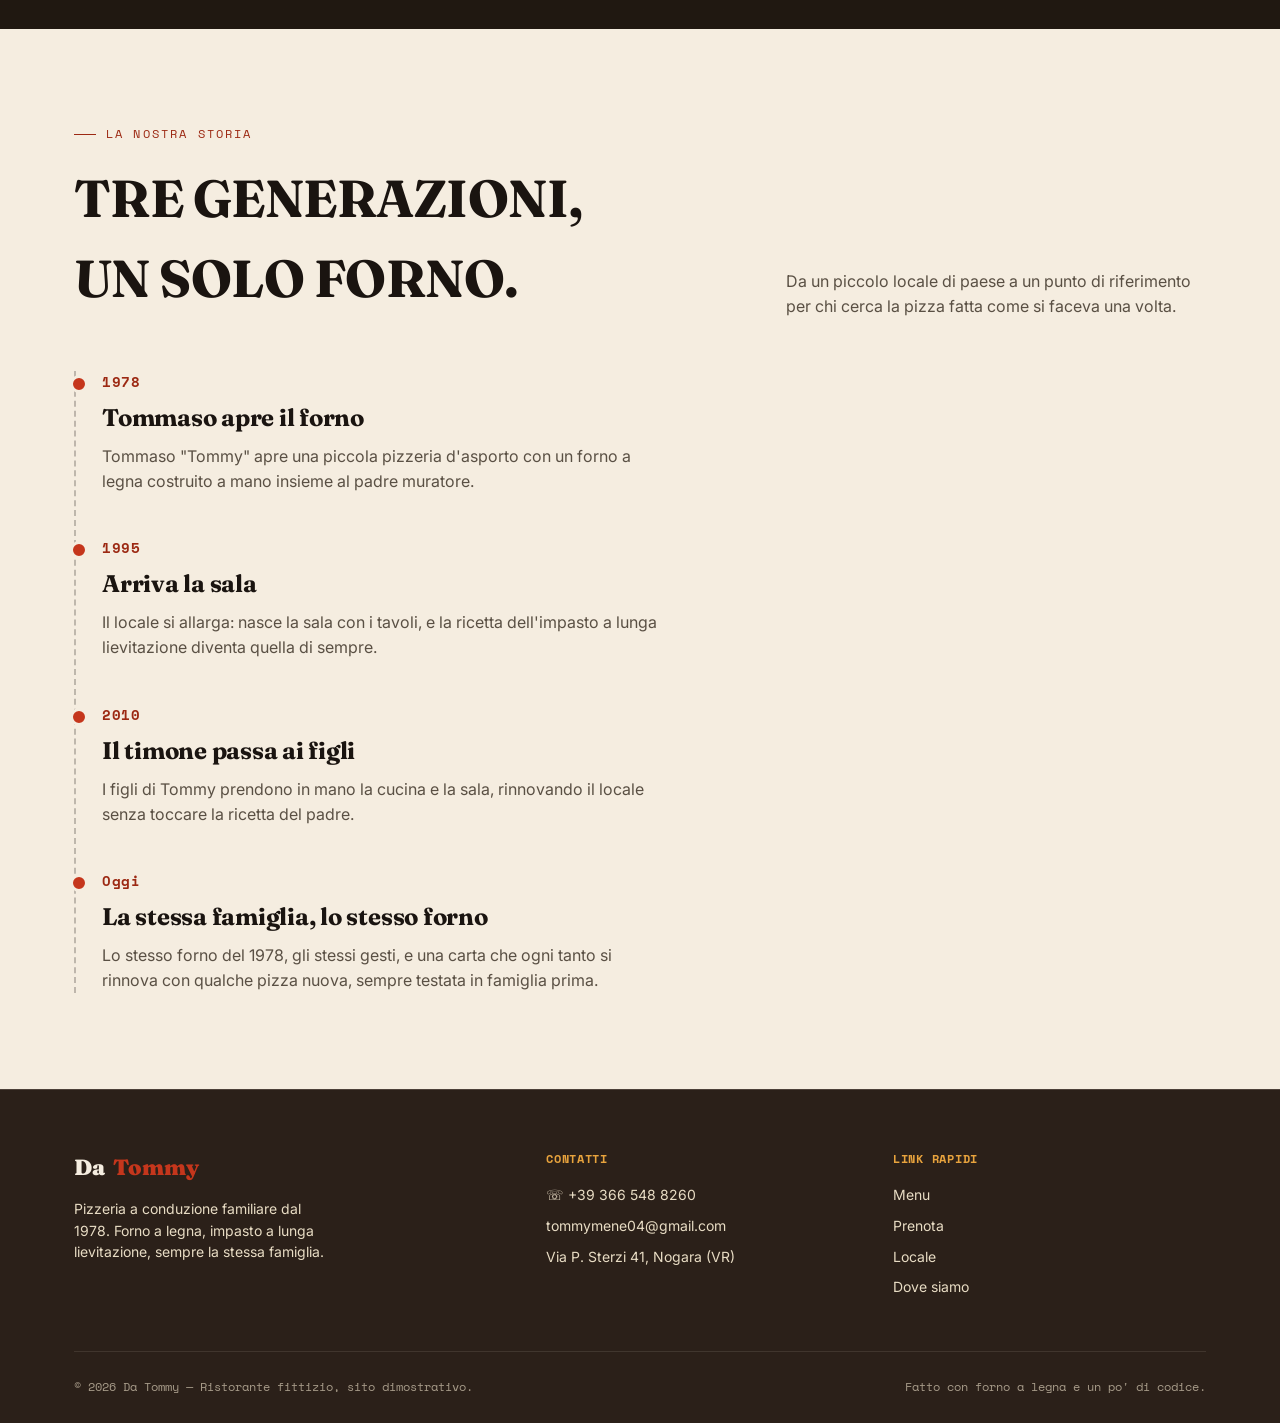
==== commit ac5221dd: "Add files via upload" ====
--- a/index.html
+++ b/index.html
@@ -804,7 +804,6 @@
   {n:"Parmigiana", p:"9,00 €", ing:"Pomodoro, melanzane fritte, fior di latte, grana, basilico", tags:["veg"], desc:"La parmigiana di famiglia, versione pizza.", img:"images/parmigiana.jpeg"},
   {n:"Bufala e Crudo", p:"12,00 €", ing:"Pomodoro, mozzarella di bufala, prosciutto crudo 18 mesi, rucola", tags:["gf"], desc:"Ingredienti pochi, tutti veri: bufala DOP e crudo stagionato.", img:"images/bufala_e_crudo.jpeg"},
   {n:"Tommy Special", p:"12,50 €", ing:"Crema di zucca, salsiccia, provola affumicata, rosmarino", tags:[], desc:"La pizza fuori menu diventata fissa dopo mille richieste.", img:"images/special.jpeg"},
-  {n:"Ai Funghi", p:"8,50 €", ing:"Pomodoro, fior di latte, funghi champignon freschi, prezzemolo", tags:["veg","gf"], desc:"Semplice e genuina, per chi ama il gusto pulito dei funghi freschi.", img:"https://images.pexels.com/photos/6147834/pexels-photo-6147834.jpeg?auto=compress&cs=tinysrgb&w=1200"},
 ];
 const tagLabel = {veg:'Vegetariana', gf:'Senza glutine', hot:'Piccante'};
 const cameraSvgSmall = `<svg viewBox="0 0 24 24" fill="none" stroke="currentColor" stroke-width="1.5" width="24" height="24"><rect x="3" y="5" width="18" height="14" rx="2"/><circle cx="9" cy="11" r="2"/><path d="M21 15l-5-4-4 4-3-2-6 5"/></svg>`;
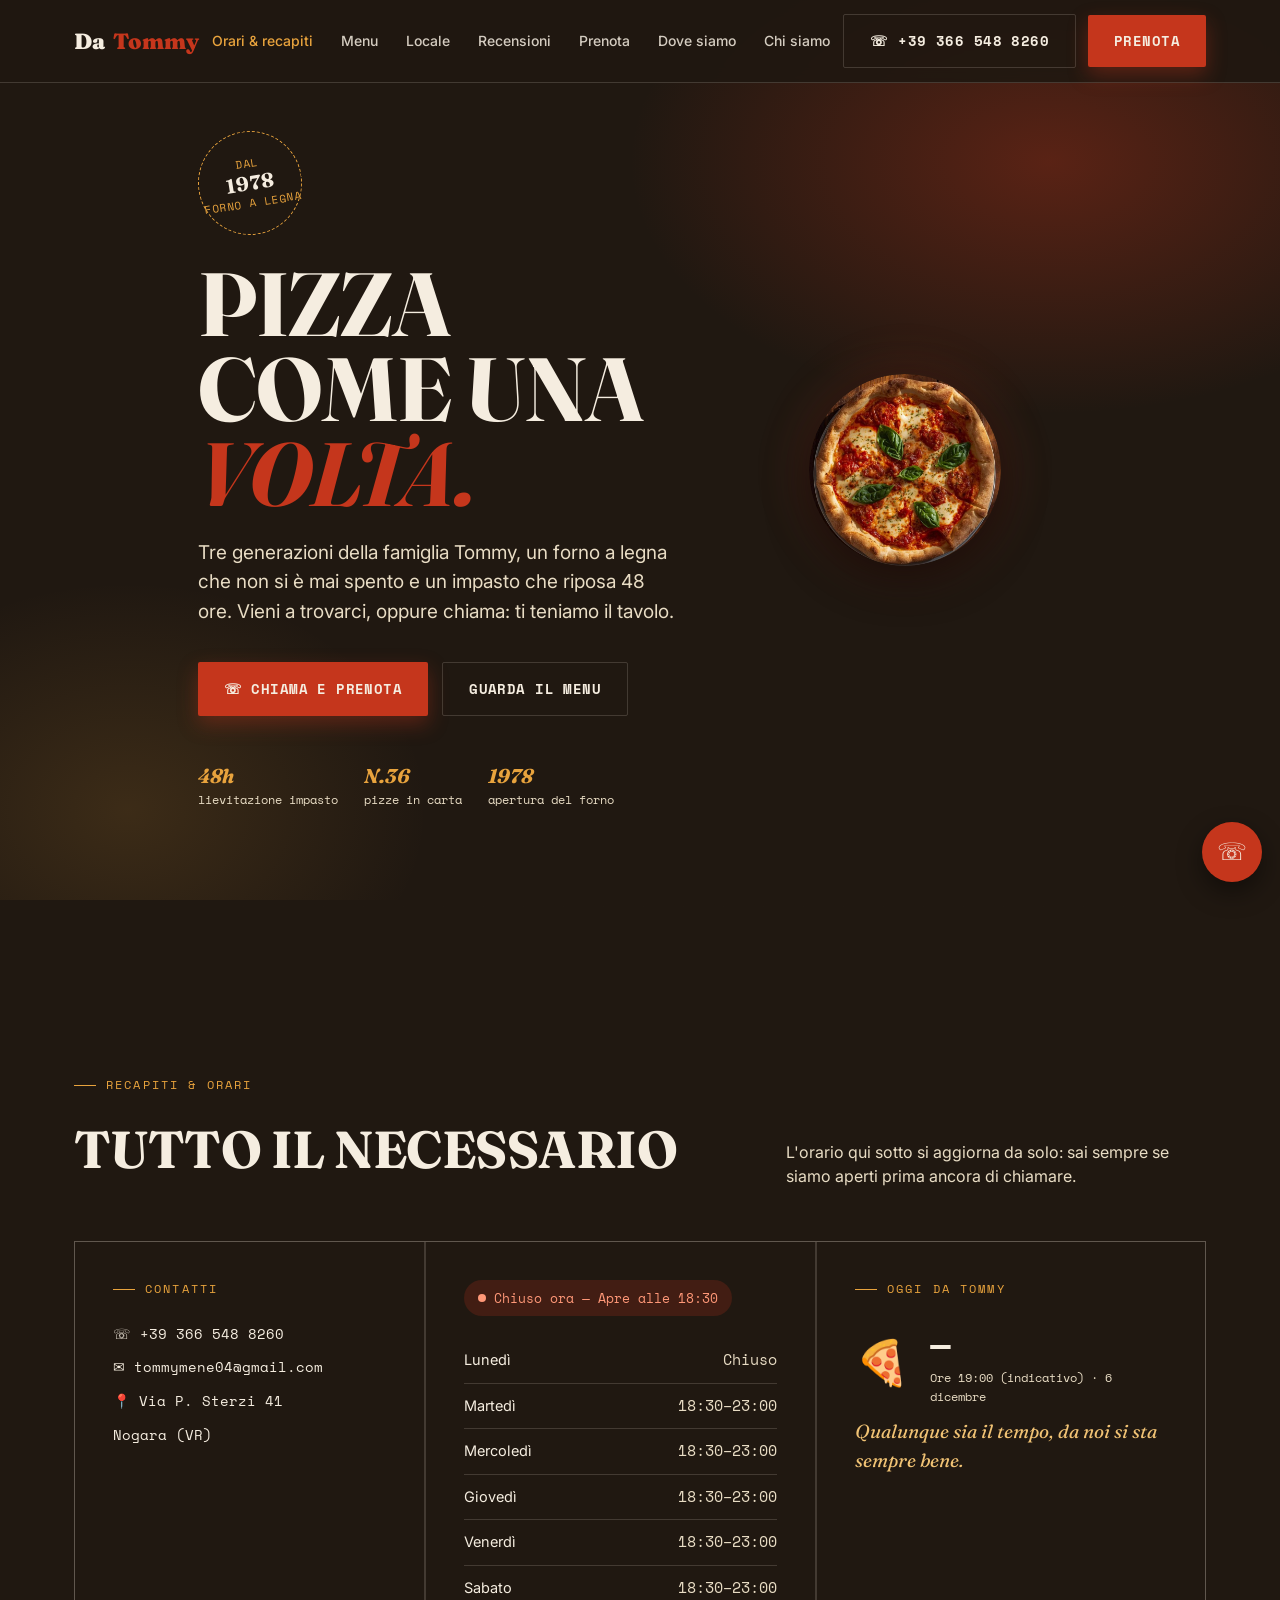
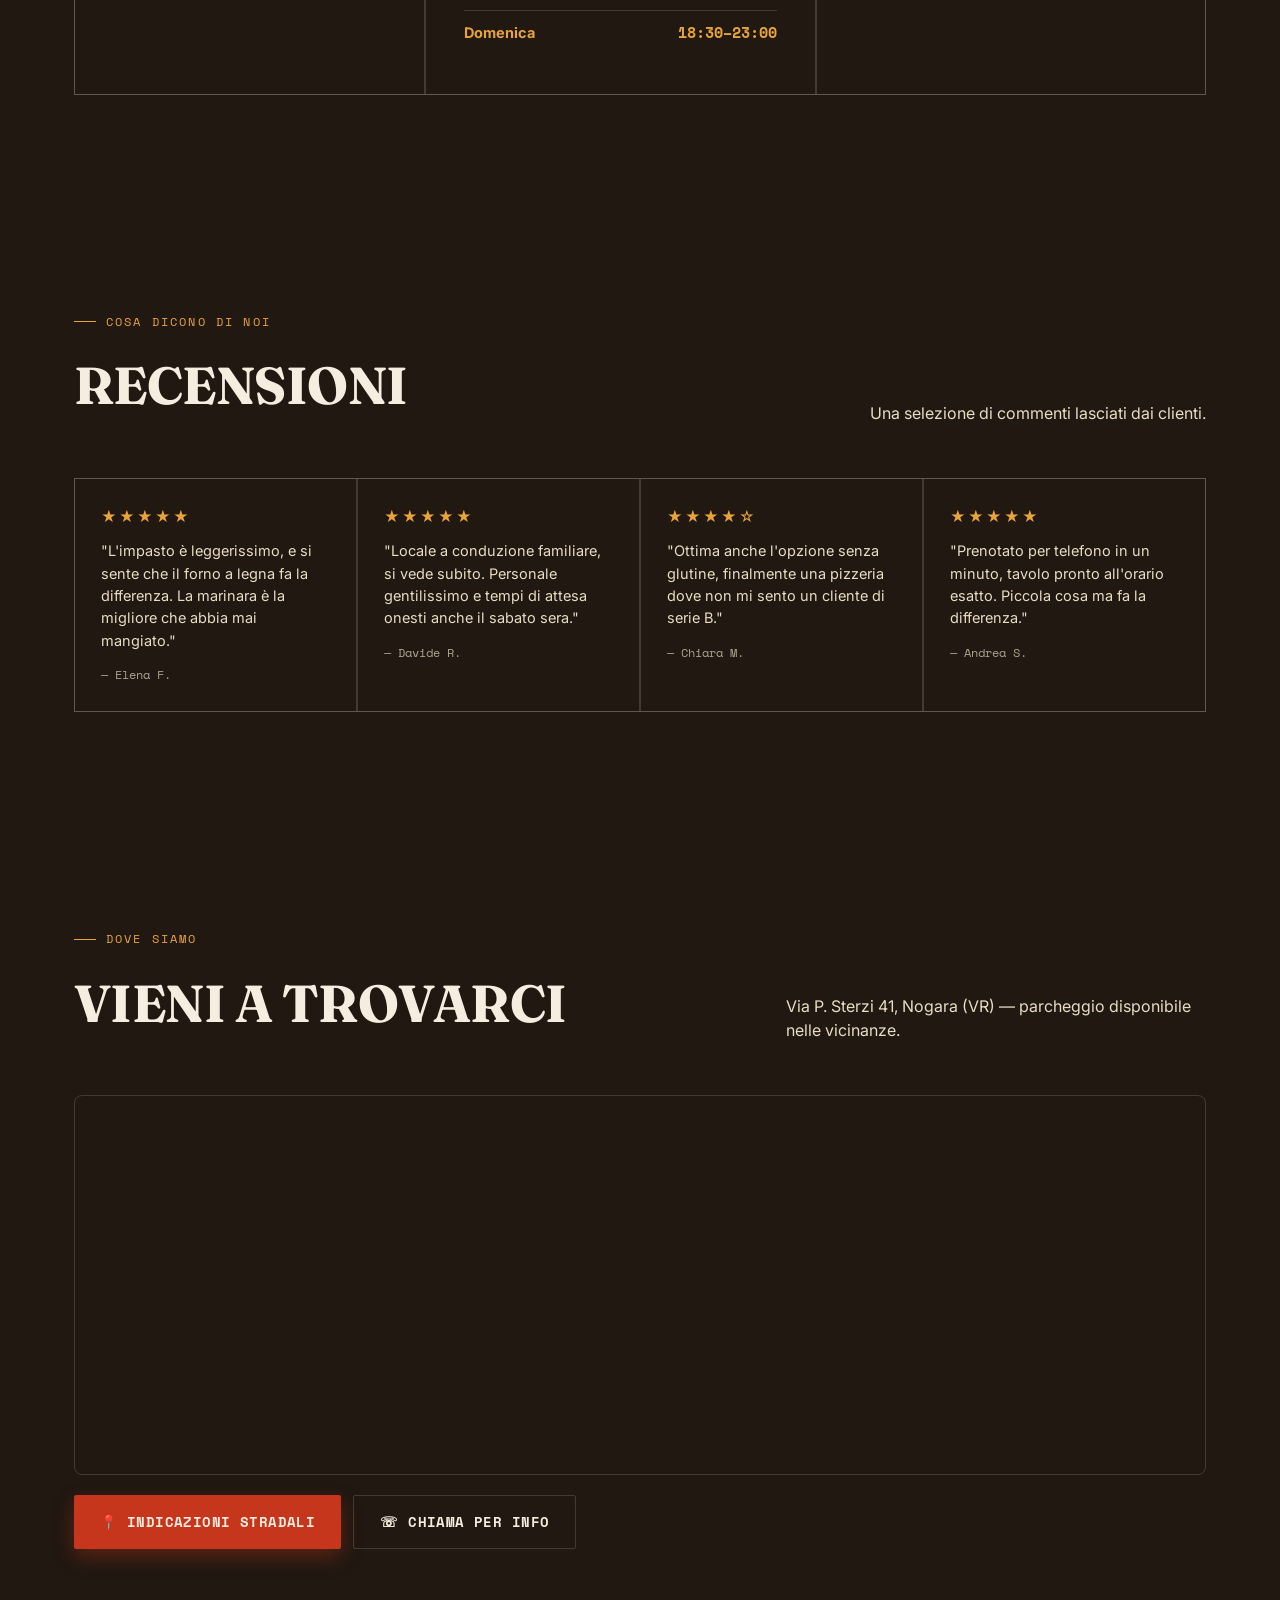
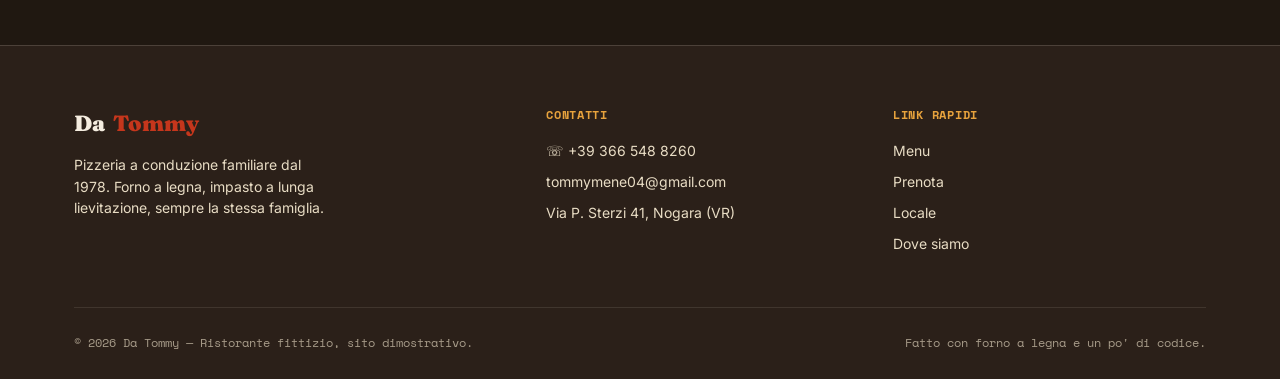
==== commit 26050997: "Add files via upload" ====
--- a/index.html
+++ b/index.html
@@ -22,454 +22,26 @@
 <link rel="preconnect" href="https://fonts.googleapis.com">
 <link rel="preconnect" href="https://fonts.gstatic.com" crossorigin>
 <link href="https://fonts.googleapis.com/css2?family=Fraunces:ital,opsz,wght@0,9..144,400;0,9..144,600;0,9..144,700;0,9..144,900;1,9..144,500&family=Inter:wght@400;500;600;700&family=Space+Mono:wght@400;700&display=swap" rel="stylesheet">
-<style>
-  :root{
-    --forno: #201811;
-    --forno-2: #2b2019;
-    --pomodoro: #c5361c;
-    --pomodoro-dark: #9c2913;
-    --grano: #e8a33d;
-    --grano-soft: #f0c274;
-    --basilico: #4c5b3d;
-    --farina: #f5ede0;
-    --farina-dim: #e8dcc4;
-    --ink: #1a1410;
-    --line: rgba(245,237,224,0.16);
-    --shadow: 0 20px 50px rgba(0,0,0,0.35);
-    --radius: 4px;
-    --ff-display: 'Fraunces', serif;
-    --ff-body: 'Inter', sans-serif;
-    --ff-mono: 'Space Mono', monospace;
-  }
-
-  *{margin:0;padding:0;box-sizing:border-box;}
-  html{scroll-behavior:smooth;}
-  body{
-    background: var(--forno);
-    color: var(--farina);
-    font-family: var(--ff-body);
-    line-height: 1.55;
-    overflow-x: hidden;
-  }
-  a{color:inherit;text-decoration:none;}
-  img{max-width:100%;display:block;}
-  ul{list-style:none;}
-  button{font-family:inherit;cursor:pointer;border:none;}
-  section{position:relative;}
-  .wrap{max-width:1180px;margin:0 auto;padding:0 24px;}
-  h1,h2,h3,h4{font-family:var(--ff-display);font-weight:700;letter-spacing:-0.01em;}
-  .eyebrow{
-    font-family:var(--ff-mono);
-    text-transform:uppercase;
-    font-size:12px;
-    letter-spacing:0.18em;
-    color:var(--grano);
-    display:flex;
-    align-items:center;
-    gap:10px;
-    margin-bottom:14px;
-  }
-  .eyebrow::before{content:"";width:22px;height:1px;background:var(--grano);display:inline-block;}
-  .btn{
-    display:inline-flex;
-    align-items:center;
-    gap:10px;
-    padding:15px 26px;
-    border-radius:2px;
-    font-family:var(--ff-mono);
-    font-size:14px;
-    letter-spacing:0.03em;
-    font-weight:700;
-    text-transform:uppercase;
-    transition:transform .15s ease, box-shadow .15s ease, background .15s ease;
-    white-space:nowrap;
-  }
-  .btn:active{transform:translateY(1px);}
-  .btn-primary{background:var(--pomodoro);color:var(--farina);box-shadow:0 8px 20px rgba(197,54,28,0.35);}
-  .btn-primary:hover{background:var(--pomodoro-dark);}
-  .btn-outline{background:transparent;color:var(--farina);border:1.5px solid var(--line);}
-  .btn-outline:hover{border-color:var(--grano);color:var(--grano);}
-  .btn-ghost{background:var(--grano);color:var(--forno);}
-  .btn-ghost:hover{background:var(--grano-soft);}
-  :focus-visible{outline:2px solid var(--grano);outline-offset:3px;}
-
-  /* ---- perforated ticket divider ---- */
-  .tear{
-    height:26px;
-    width:100%;
-    background:
-      radial-gradient(circle 7px at 20px 0, transparent 7px, var(--forno) 7.5px) top/40px 26px repeat-x;
-    position:relative;
-    z-index:2;
-  }
-  .tear.up{transform:scaleY(-1);}
-
-  /* ---- topbar ---- */
-  .topbar{
-    position:fixed;top:0;left:0;right:0;
-    z-index:100;
-    background:rgba(32,24,17,0.9);
-    backdrop-filter:blur(8px);
-    border-bottom:1px solid var(--line);
-  }
-  .topbar-inner{
-    display:flex;align-items:center;justify-content:space-between;
-    padding:14px 24px;max-width:1180px;margin:0 auto;
-  }
-  .logo{
-    font-family:var(--ff-display);font-size:22px;font-weight:900;
-    display:flex;align-items:baseline;gap:8px;
-  }
-  .logo span{color:var(--pomodoro);}
-  .nav-links{display:flex;gap:28px;font-size:14px;font-weight:500;}
-  .nav-links a{opacity:.85;transition:opacity .15s, color .15s;position:relative;}
-  .nav-links a:hover{opacity:1;color:var(--grano);}
-  .topbar-actions{display:flex;align-items:center;gap:12px;}
-  .nav-toggle{display:none;background:none;color:var(--farina);font-size:24px;}
-  @media (max-width:860px){
-    .nav-links{display:none;}
-    .topbar-actions .btn-outline{display:none;}
-    .nav-toggle{display:block;}
-  }
-
-  /* ---- sticky call bar (mobile) ---- */
-  .call-fab{
-    position:fixed;right:18px;bottom:18px;z-index:99;
-    width:60px;height:60px;border-radius:50%;
-    background:var(--pomodoro);color:var(--farina);
-    display:flex;align-items:center;justify-content:center;
-    box-shadow:0 10px 26px rgba(0,0,0,0.45);
-    font-size:24px;
-    animation:pulse 2.6s ease-in-out infinite;
-  }
-  @keyframes pulse{
-    0%,100%{box-shadow:0 10px 26px rgba(0,0,0,0.45), 0 0 0 0 rgba(197,54,28,0.5);}
-    50%{box-shadow:0 10px 26px rgba(0,0,0,0.45), 0 0 0 10px rgba(197,54,28,0);}
-  }
-
-  /* ---- HERO ---- */
-  .hero{
-    min-height:100vh;
-    display:flex;align-items:center;
-    padding:120px 0 80px;
-    background:
-      radial-gradient(ellipse 700px 420px at 82% 18%, rgba(197,54,28,0.35), transparent 60%),
-      radial-gradient(ellipse 500px 380px at 10% 90%, rgba(232,163,61,0.14), transparent 60%),
-      var(--forno);
-    position:relative;
-    overflow:hidden;
-  }
-  .ember{
-    position:absolute;bottom:-20px;
-    width:5px;height:5px;border-radius:50%;
-    background:var(--grano);
-    opacity:0;
-    filter:blur(0.3px);
-    animation:rise 6s ease-in infinite;
-  }
-  @keyframes rise{
-    0%{opacity:0;transform:translateY(0) translateX(0);}
-    10%{opacity:.9;}
-    80%{opacity:.5;}
-    100%{opacity:0;transform:translateY(-620px) translateX(var(--drift,30px));}
-  }
-  .hero-grid{
-    display:grid;grid-template-columns:1.15fr 0.85fr;gap:50px;align-items:center;
-  }
-  @media (max-width:900px){.hero-grid{grid-template-columns:1fr;}}
-  .stamp{
-    width:104px;height:104px;border-radius:50%;
-    border:1.5px dashed var(--grano);
-    display:flex;align-items:center;justify-content:center;flex-direction:column;
-    font-family:var(--ff-mono);color:var(--grano);text-align:center;
-    transform:rotate(-9deg);
-    font-size:11px;line-height:1.3;letter-spacing:.05em;
-    margin-bottom:26px;
-  }
-  .stamp b{font-size:20px;font-family:var(--ff-display);color:var(--farina);display:block;}
-  .hero h1{
-    font-size:clamp(48px,7vw,92px);
-    line-height:0.95;
-    color:var(--farina);
-    text-transform:uppercase;
-  }
-  .hero h1 em{
-    font-style:italic;color:var(--pomodoro);
-    -webkit-text-stroke:0;
-  }
-  .hero p.lede{
-    font-size:19px;max-width:480px;margin-top:22px;color:var(--farina-dim);
-  }
-  .hero-actions{display:flex;gap:14px;margin-top:36px;flex-wrap:wrap;}
-  .hero-meta{
-    display:flex;gap:26px;margin-top:44px;flex-wrap:wrap;
-    font-family:var(--ff-mono);font-size:12px;color:var(--farina-dim);
-  }
-  .hero-meta strong{display:block;color:var(--grano);font-size:20px;font-family:var(--ff-display);font-style:italic;}
-
-  .oven{
-    position:relative;
-    aspect-ratio:1/1;
-    max-width:300px;
-    margin:0 auto;
-    display:flex;align-items:center;justify-content:center;
-  }
-  .oven::before{
-    content:"";position:absolute;inset:6%;border-radius:50%;
-    background:radial-gradient(circle, rgba(197,54,28,0.42), transparent 70%);
-    filter:blur(14px);
-    animation:glow 4s ease-in-out infinite;
-  }
-  @keyframes glow{0%,100%{opacity:.55;}50%{opacity:.9;}}
-  .pizza-plate{
-    position:relative;width:64%;aspect-ratio:1/1;
-    animation:spin 22s linear infinite;
-    filter:drop-shadow(0 14px 20px rgba(0,0,0,0.5));
-    border-radius:50%;overflow:hidden;
-  }
-  .pizza-plate img{
-    width:100%;height:100%;object-fit:cover;border-radius:50%;
-    display:block;
-  }
-  @keyframes spin{to{transform:rotate(360deg);}}
-  .steam{
-    position:absolute;bottom:8%;width:4px;height:20px;border-radius:99px;
-    background:rgba(245,237,224,0.5);filter:blur(2px);
-    animation:steam-rise 4.5s ease-in infinite;
-    opacity:0;
-  }
-  @keyframes steam-rise{
-    0%{opacity:0;transform:translateY(0) scaleY(0.6);}
-    18%{opacity:.5;}
-    100%{opacity:0;transform:translateY(-100px) scaleY(1.3) translateX(12px);}
-  }
-
-  @media (prefers-reduced-motion: reduce){
-    *{animation-duration:0.001ms !important; animation-iteration-count:1 !important; transition-duration:0.001ms !important;}
-  }
-
-  /* ---- section shared ---- */
-  .section{padding:96px 0;}
-  .section-head{
-    display:flex;justify-content:space-between;align-items:flex-end;gap:24px;
-    margin-bottom:52px;flex-wrap:wrap;
-  }
-  .section-head h2{font-size:clamp(32px,4.2vw,52px);text-transform:uppercase;}
-  .section-head p{max-width:420px;color:var(--farina-dim);}
-  .on-farina{background:var(--farina);color:var(--ink);}
-  .on-farina .eyebrow{color:var(--pomodoro-dark);}
-  .on-farina .eyebrow::before{background:var(--pomodoro-dark);}
-  .on-farina .section-head p{color:#5a5044;}
-
-  /* ---- STORIA / timeline ---- */
-  .timeline{position:relative;padding-left:26px;border-left:2px dashed rgba(26,20,16,0.25);}
-  .tl-item{position:relative;padding-bottom:44px;opacity:0;transform:translateY(18px);transition:opacity .6s ease, transform .6s ease;}
-  .tl-item.in{opacity:1;transform:translateY(0);}
-  .tl-item:last-child{padding-bottom:0;}
-  .tl-item::before{
-    content:"";position:absolute;left:-32px;top:4px;width:12px;height:12px;border-radius:50%;
-    background:var(--pomodoro);border:3px solid var(--farina);
-  }
-  .tl-year{font-family:var(--ff-mono);font-weight:700;color:var(--pomodoro-dark);font-size:14px;letter-spacing:.05em;}
-  .tl-item h3{font-size:24px;margin:6px 0 8px;}
-  .tl-item p{color:#5a5044;max-width:560px;}
-
-  /* ---- MENU ---- */
-  .menu-tabs{display:flex;gap:10px;margin-bottom:30px;}
-  .tab-btn{
-    padding:12px 24px;border-radius:999px;border:1.5px solid var(--line);
-    font-family:var(--ff-mono);font-size:13px;color:var(--farina-dim);
-    text-transform:uppercase;letter-spacing:.04em;transition:.15s;font-weight:700;
-    background:transparent;
-  }
-  .tab-btn:hover{border-color:var(--pomodoro);color:var(--pomodoro-dark);}
-  .tab-btn.active{background:var(--pomodoro);border-color:var(--pomodoro);color:var(--farina);}
-  .ristorante-category{margin-bottom:38px;}
-  .ristorante-category:last-child{margin-bottom:0;}
-  .ristorante-category h3{
-    font-family:var(--ff-mono);text-transform:uppercase;font-size:13px;letter-spacing:.12em;
-    color:var(--grano);margin-bottom:14px;padding-bottom:10px;border-bottom:1px solid var(--line);
-  }
-  .dish-row{display:flex;justify-content:space-between;gap:16px;padding:13px 0;border-bottom:1px dashed var(--line);}
-  .dish-row:last-child{border-bottom:none;}
-  .dish-name{font-size:16px;font-weight:600;}
-  .dish-ing{font-size:13.5px;color:var(--farina-dim);margin-top:3px;}
-  .dish-price{font-family:var(--ff-mono);color:var(--grano);font-weight:700;white-space:nowrap;padding-top:2px;}
-  .filters{display:flex;gap:10px;flex-wrap:wrap;margin-bottom:34px;}
-  .chip{
-    padding:10px 18px;border-radius:999px;border:1.5px solid var(--line);
-    font-family:var(--ff-mono);font-size:13px;color:var(--farina-dim);
-    display:flex;align-items:center;gap:8px;transition:.15s;
-    background:transparent;
-  }
-  .chip:hover{border-color:var(--grano);color:var(--grano);}
-  .chip.active{background:var(--grano);border-color:var(--grano);color:var(--forno);font-weight:700;}
-  .menu-grid{display:grid;grid-template-columns:repeat(auto-fill,minmax(280px,1fr));gap:2px;background:var(--line);border:1px solid var(--line);}
-  .menu-card{
-    background:var(--forno);cursor:pointer;transition:background .15s;
-    display:flex;flex-direction:column;
-  }
-  .menu-card:hover{background:var(--forno-2);}
-  .menu-card-photo{
-    aspect-ratio:4/3;overflow:hidden;background:var(--forno-2);
-  }
-  .menu-card-photo img{width:100%;height:100%;object-fit:cover;display:block;transition:transform .35s ease;}
-  .menu-card:hover .menu-card-photo img{transform:scale(1.05);}
-  .menu-card-photo.placeholder{
-    display:flex;flex-direction:column;align-items:center;justify-content:center;gap:6px;
-    color:var(--farina-dim);opacity:.6;font-family:var(--ff-mono);font-size:11px;
-  }
-  .menu-card-body{padding:22px 24px 24px;display:flex;flex-direction:column;gap:10px;flex:1;}
-  .menu-card-top{display:flex;justify-content:space-between;align-items:baseline;gap:10px;}
-  .menu-card h4{font-size:19px;}
-  .menu-price{font-family:var(--ff-mono);color:var(--grano);font-weight:700;font-size:16px;white-space:nowrap;}
-  .menu-card .ingredients{font-size:13.5px;color:var(--farina-dim);}
-  .tags{display:flex;gap:6px;flex-wrap:wrap;margin-top:4px;}
-  .tag{font-family:var(--ff-mono);font-size:10.5px;padding:4px 9px;border-radius:99px;text-transform:uppercase;letter-spacing:.04em;font-weight:700;}
-  .tag.veg{background:#7c9a63;color:#12200a;}
-  .tag.gf{background:var(--grano);color:#2b1a05;}
-  .tag.hot{background:#e2603f;color:#2b0a02;}
-  .menu-hint{margin-top:auto;font-family:var(--ff-mono);font-size:11px;color:var(--farina-dim);opacity:.6;padding-top:6px;}
-
-  .modal-backdrop{
-    position:fixed;inset:0;background:rgba(10,7,4,0.72);z-index:200;
-    display:flex;align-items:center;justify-content:center;padding:20px;
-    opacity:0;pointer-events:none;transition:opacity .2s ease;
-  }
-  .modal-backdrop.open{opacity:1;pointer-events:auto;}
-  .modal{
-    background:var(--farina);color:var(--ink);max-width:520px;width:100%;
-    border-radius:6px;overflow:hidden;transform:translateY(16px);transition:transform .2s ease;
-    box-shadow:var(--shadow);
-  }
-  .modal-backdrop.open .modal{transform:translateY(0);}
-  .modal-photo{
-    aspect-ratio:16/9;
-    background:var(--farina-dim);
-    display:flex;flex-direction:column;align-items:center;justify-content:center;gap:8px;
-    color:#8a7d64;border-bottom:2px dashed rgba(26,20,16,0.2);
-    overflow:hidden;
-  }
-  .modal-photo img{width:100%;height:100%;object-fit:cover;display:block;}
-  .modal-body{padding:26px 28px 30px;}
-  .modal-body h3{font-size:26px;margin-bottom:6px;}
-  .modal-price{font-family:var(--ff-mono);color:var(--pomodoro-dark);font-weight:700;font-size:18px;margin-bottom:14px;}
-  .modal-body p{color:#5a5044;margin-bottom:14px;}
-  .modal-close{position:absolute;top:14px;right:14px;background:rgba(26,20,16,0.5);color:#fff;width:32px;height:32px;border-radius:50%;font-size:16px;}
-
-  /* ---- GALLERIA ---- */
-  .gallery-grid{display:grid;grid-template-columns:repeat(auto-fit,minmax(220px,1fr));gap:16px;}
-  .photo-slot{
-    aspect-ratio:4/3;border:1.5px dashed var(--line);border-radius:6px;
-    display:flex;flex-direction:column;align-items:center;justify-content:center;gap:10px;
-    color:var(--farina-dim);font-family:var(--ff-mono);font-size:12px;text-align:center;padding:16px;
-    transition:border-color .2s, color .2s;
-    position:relative;overflow:hidden;
-  }
-  .photo-slot:hover{border-color:var(--grano);color:var(--grano);}
-  .photo-slot svg{opacity:.7;width:34px;height:34px;}
-  .photo-slot.tall{grid-row:span 2;aspect-ratio:auto;}
-  .photo-slot.filled{border-style:solid;border-color:var(--line);padding:0;}
-  .photo-slot.filled img{
-    width:100%;height:100%;object-fit:cover;display:block;
-    transition:transform .4s ease;
-  }
-  .photo-slot.filled:hover img{transform:scale(1.06);}
-  .photo-slot.filled:hover{border-color:var(--grano);}
-  .photo-caption{
-    position:absolute;left:0;right:0;bottom:0;padding:10px 14px;
-    background:linear-gradient(to top, rgba(15,10,6,0.85), transparent);
-    color:var(--farina);font-family:var(--ff-mono);font-size:11.5px;text-align:left;
-  }
-
-  /* ---- ORARI + widgets ---- */
-  .split{display:grid;grid-template-columns:1fr 1fr;gap:2px;background:var(--line);border:1px solid var(--line);}
-  @media (max-width:800px){.split{grid-template-columns:1fr;}}
-  .split-3{grid-template-columns:0.9fr 1fr 1fr;}
-  @media (max-width:980px){.split-3{grid-template-columns:1fr 1fr;}}
-  @media (max-width:640px){.split-3{grid-template-columns:1fr;}}
-  .panel{background:var(--forno);padding:38px;}
-  .status-badge{
-    display:inline-flex;align-items:center;gap:8px;
-    font-family:var(--ff-mono);font-size:13px;padding:8px 14px;border-radius:99px;
-    margin-bottom:22px;background:rgba(76,91,61,0.25);color:#9db387;
-  }
-  .status-badge.closed{background:rgba(197,54,28,0.2);color:#ff9878;}
-  .status-dot{width:8px;height:8px;border-radius:50%;background:currentColor;}
-  .hours-row{display:flex;justify-content:space-between;padding:11px 0;border-bottom:1px solid var(--line);font-size:14.5px;}
-  .hours-row:last-child{border-bottom:none;}
-  .hours-row.today{color:var(--grano);font-weight:700;}
-  .hours-row span:last-child{font-family:var(--ff-mono);color:var(--farina-dim);}
-  .hours-row.today span:last-child{color:var(--grano);}
-
-  .weather-widget{display:flex;align-items:center;gap:20px;}
-  .weather-icon{font-size:44px;}
-  .weather-suggest{font-family:var(--ff-display);font-style:italic;font-size:19px;color:var(--grano-soft);margin-top:10px;}
-  .weather-temp{font-family:var(--ff-mono);font-size:34px;font-weight:700;}
-
-  /* ---- RECENSIONI ---- */
-  .reviews-track{display:grid;grid-template-columns:repeat(auto-fit,minmax(280px,1fr));gap:2px;background:var(--line);border:1px solid var(--line);}
-  .review-card{background:var(--forno);padding:26px;}
-  .stars{color:var(--grano);letter-spacing:2px;margin-bottom:12px;font-size:15px;}
-  .review-card p{color:var(--farina-dim);font-size:14.5px;margin-bottom:14px;}
-  .review-who{font-family:var(--ff-mono);font-size:12px;color:var(--farina-dim);opacity:.7;}
-
-  /* ---- PRENOTA ---- */
-  .book-grid{display:grid;grid-template-columns:1fr 1fr;gap:50px;align-items:start;}
-  @media (max-width:860px){.book-grid{grid-template-columns:1fr;}}
-  .field{margin-bottom:18px;}
-  .field label{display:block;font-family:var(--ff-mono);font-size:12px;text-transform:uppercase;letter-spacing:.05em;color:#8a7d64;margin-bottom:7px;}
-  .field input,.field select,.field textarea{
-    width:100%;padding:13px 14px;border:1.5px solid rgba(26,20,16,0.2);border-radius:3px;
-    background:#fff;font-family:var(--ff-body);font-size:15px;color:var(--ink);
-  }
-  .field input:focus,.field select:focus,.field textarea:focus{border-color:var(--pomodoro-dark);}
-  .field-row{display:grid;grid-template-columns:1fr 1fr;gap:14px;}
-  .ticket-card{
-    background:var(--forno);border:1.5px dashed var(--grano);border-radius:6px;padding:30px;
-    font-family:var(--ff-mono);color:var(--farina);
-  }
-  .ticket-card h4{font-family:var(--ff-display);font-style:italic;color:var(--grano);font-size:22px;margin-bottom:14px;}
-  .confirm-box{display:none;margin-top:20px;padding:18px;border:1.5px dashed var(--basilico);border-radius:4px;background:rgba(76,91,61,0.15);}
-  .confirm-box.show{display:block;}
-  .confirm-box p{font-family:var(--ff-mono);font-size:13px;color:#c8d6bd;}
-
-  /* ---- MAPPA ---- */
-  .map-wrap{border:1px solid var(--line);border-radius:8px;overflow:hidden;height:380px;}
-  .map-wrap iframe{width:100%;height:100%;border:0;filter:grayscale(0.35) invert(0.92) contrast(0.9);}
-  .map-actions{display:flex;gap:12px;margin-top:20px;flex-wrap:wrap;}
-
-  /* ---- FOOTER ---- */
-  footer{background:var(--forno-2);padding:60px 0 26px;border-top:1px solid var(--line);}
-  .foot-grid{display:grid;grid-template-columns:1.4fr 1fr 1fr;gap:34px;margin-bottom:44px;}
-  @media (max-width:800px){.foot-grid{grid-template-columns:1fr 1fr;}}
-  .foot-grid h5{font-family:var(--ff-mono);font-size:12px;text-transform:uppercase;letter-spacing:.06em;color:var(--grano);margin-bottom:16px;}
-  .foot-grid li{margin-bottom:9px;font-size:14px;color:var(--farina-dim);}
-  .foot-grid a:hover{color:var(--grano);}
-  .foot-bottom{display:flex;justify-content:space-between;padding-top:26px;border-top:1px solid var(--line);font-family:var(--ff-mono);font-size:12px;color:var(--farina-dim);opacity:.65;flex-wrap:wrap;gap:10px;}
-
-  .reveal{opacity:0;transform:translateY(24px);transition:opacity .7s ease, transform .7s ease;}
-  .reveal.in{opacity:1;transform:translateY(0);}
-</style>
+<link rel="stylesheet" href="style.css">
 </head>
 <body>
 
 <!-- ================= TOPBAR ================= -->
 <div class="topbar">
   <div class="topbar-inner">
-    <a href="#" class="logo">Da <span>Tommy</span></a>
+    <a href="index.html" class="logo">Da <span>Tommy</span></a>
     <nav class="nav-links">
-      <a href="#orari">Orari &amp; recapiti</a>
-      <a href="#menu">Menu</a>
-      <a href="#galleria">Locale</a>
-      <a href="#recensioni">Recensioni</a>
-      <a href="#prenota">Prenota</a>
-      <a href="#mappa">Dove siamo</a>
-      <a href="#storia">Chi siamo</a>
+      <a href="index.html#orari" class="current">Orari &amp; recapiti</a>
+      <a href="menu.html">Menu</a>
+      <a href="galleria.html">Locale</a>
+      <a href="index.html#recensioni">Recensioni</a>
+      <a href="prenota.html">Prenota</a>
+      <a href="index.html#mappa">Dove siamo</a>
+      <a href="storia.html">Chi siamo</a>
     </nav>
     <div class="topbar-actions">
       <a href="tel:+393665488260" class="btn btn-outline">☏ +39 366 548 8260</a>
-      <a href="#prenota" class="btn btn-primary">Prenota</a>
+      <a href="prenota.html" class="btn btn-primary">Prenota</a>
     </div>
     <button class="nav-toggle" id="navToggle" aria-label="Apri menu">☰</button>
   </div>
@@ -487,7 +59,7 @@
       <p class="lede">Tre generazioni della famiglia Tommy, un forno a legna che non si è mai spento e un impasto che riposa 48 ore. Vieni a trovarci, oppure chiama: ti teniamo il tavolo.</p>
       <div class="hero-actions">
         <a href="tel:+393665488260" class="btn btn-primary">☏ Chiama e prenota</a>
-        <a href="#menu" class="btn btn-outline">Guarda il menu</a>
+        <a href="menu.html" class="btn btn-outline">Guarda il menu</a>
       </div>
       <div class="hero-meta">
         <div><strong>48h</strong>lievitazione impasto</div>
@@ -496,9 +68,9 @@
       </div>
     </div>
     <div class="oven">
-      <div class="steam" style="left:44%;animation-delay:0s;"></div>
-      <div class="steam" style="left:52%;animation-delay:1.4s;"></div>
-      <div class="steam" style="left:60%;animation-delay:2.6s;"></div>
+      <div class="steam"></div>
+      <div class="steam"></div>
+      <div class="steam"></div>
       <div class="pizza-plate">
         <img src="images/pizza_dall_alto.jpeg" alt="Pizza Margherita di Da Tommy vista dall'alto">
       </div>
@@ -508,7 +80,7 @@
 <div class="tear"></div>
 
 <!-- ================= RECAPITI + ORARI + METEO ================= -->
-<section class="section" id="orari" style="padding-top:150px;">
+<section class="section section--gap-top" id="orari">
   <div class="wrap">
     <div class="section-head">
       <div>
@@ -519,8 +91,8 @@
     </div>
     <div class="split split-3">
       <div class="panel">
-        <div class="eyebrow" style="margin-bottom:18px;">Contatti</div>
-        <ul style="font-family:var(--ff-mono);font-size:14px;line-height:2.4;">
+        <div class="eyebrow">Contatti</div>
+        <ul class="contact-list">
           <li><a href="tel:+393665488260">☏ +39 366 548 8260</a></li>
           <li><a href="mailto:tommymene04@gmail.com">✉ tommymene04@gmail.com</a></li>
           <li>📍 Via P. Sterzi 41<br>Nogara (VR)</li>
@@ -531,82 +103,17 @@
         <div id="hoursList"></div>
       </div>
       <div class="panel">
-        <div class="eyebrow" style="margin-bottom:18px;">Oggi da Tommy</div>
+        <div class="eyebrow">Oggi da Tommy</div>
         <div class="weather-widget">
           <div class="weather-icon" id="weatherIcon">🍕</div>
           <div>
             <div class="weather-temp" id="weatherTemp">--°</div>
-            <div style="font-family:var(--ff-mono);font-size:12px;color:var(--farina-dim);" id="weatherPlace">Ore 19:00 (indicativo)</div>
+            <div class="weather-place" id="weatherPlace">Ore 19:00 (indicativo)</div>
           </div>
         </div>
         <div class="weather-suggest" id="weatherSuggest">Sto controllando il tempo…</div>
       </div>
     </div>
-  </div>
-</section>
-<div class="tear up"></div>
-
-<!-- ================= MENU ================= -->
-<section class="section" id="menu">
-  <div class="wrap">
-    <div class="section-head">
-      <div>
-        <div class="eyebrow">La carta</div>
-        <h2>Il menu</h2>
-      </div>
-      <p>Pizzeria e ristorante sotto lo stesso tetto: scegli la carta che ti interessa.</p>
-    </div>
-
-    <div class="menu-tabs" id="menuTabs">
-      <button class="tab-btn active" data-tab="pizze">🍕 Pizze</button>
-      <button class="tab-btn" data-tab="ristorante">🍽️ Ristorante</button>
-    </div>
-
-    <div id="pizzeWrap">
-      <div class="filters" id="filters">
-        <button class="chip active" data-filter="tutte">Tutte</button>
-        <button class="chip" data-filter="veg">🌿 Vegetariane</button>
-        <button class="chip" data-filter="gf">🌾 Senza glutine</button>
-        <button class="chip" data-filter="hot">🌶️ Piccanti</button>
-      </div>
-      <div class="menu-grid" id="menuGrid"></div>
-    </div>
-
-    <div id="ristoranteWrap" style="display:none;">
-      <div id="ristoranteGrid"></div>
-    </div>
-  </div>
-</section>
-
-<div class="modal-backdrop" id="modalBackdrop">
-  <div class="modal">
-    <button class="modal-close" id="modalClose">✕</button>
-    <div class="modal-photo" id="modalPhoto">
-      <svg viewBox="0 0 24 24" fill="none" stroke="currentColor" stroke-width="1.5" width="34" height="34"><rect x="3" y="5" width="18" height="14" rx="2"/><circle cx="9" cy="11" r="2"/><path d="M21 15l-5-4-4 4-3-2-6 5"/></svg>
-      <span>Foto in arrivo</span>
-    </div>
-    <div class="modal-body">
-      <h3 id="modalName"></h3>
-      <div class="modal-price" id="modalPrice"></div>
-      <p id="modalDesc"></p>
-      <div class="tags" id="modalTags"></div>
-    </div>
-  </div>
-</div>
-
-<div class="tear"></div>
-
-<!-- ================= GALLERIA ================= -->
-<section class="section" id="galleria">
-  <div class="wrap">
-    <div class="section-head">
-      <div>
-        <div class="eyebrow">Galleria</div>
-        <h2>Il locale</h2>
-      </div>
-      <p>Uno sguardo al locale, prima di venire a trovarci.</p>
-    </div>
-    <div class="gallery-grid" id="galleryGrid"></div>
   </div>
 </section>
 <div class="tear up"></div>
@@ -631,64 +138,6 @@
 </section>
 <div class="tear up"></div>
 
-<!-- ================= PRENOTA ================= -->
-<section class="section on-farina" id="prenota">
-  <div class="wrap">
-    <div class="section-head">
-      <div>
-        <div class="eyebrow">Prenotazione</div>
-        <h2>Prenota un tavolo</h2>
-      </div>
-      <p>Preferisci la voce? Chiamaci al <strong>+39 366 548 8260</strong>. Se no, compila qui: si apre WhatsApp con il messaggio già pronto da inviarci — ti confermiamo noi la prenotazione!</p>
-    </div>
-
-    <div class="split" style="margin-bottom:56px;">
-      <div class="panel" style="background:var(--farina);color:var(--ink);">
-        <div class="eyebrow" style="margin-bottom:12px;">🥡 Asporto</div>
-        <h3 style="font-size:20px;margin-bottom:8px;">Pronta quando arrivi</h3>
-        <p style="color:#5a5044;font-size:14.5px;">Chiama, ordina e passa a ritirare: nessun costo aggiuntivo. Ti diamo un orario indicativo al telefono in base al carico del forno.</p>
-      </div>
-      <div class="panel" style="background:var(--farina);color:var(--ink);">
-        <div class="eyebrow" style="margin-bottom:12px;">🛵 Domicilio — 3,00 €</div>
-        <h3 style="font-size:20px;margin-bottom:8px;">Consegna a casa</h3>
-        <p style="color:#5a5044;font-size:14.5px;">Consegniamo nella zona di Nogara e paesi limitrofi. Costo di consegna 3,00 € a ordine, indipendentemente dall'importo.</p>
-      </div>
-    </div>
-
-    <div class="book-grid">
-      <form id="bookForm">
-        <div class="field-row">
-          <div class="field"><label for="fName">Nome e cognome</label><input id="fName" type="text" required placeholder="Mario Bianchi"></div>
-          <div class="field"><label for="fPhone">Telefono</label><input id="fPhone" type="tel" required placeholder="333 1234567"></div>
-        </div>
-        <div class="field-row">
-          <div class="field"><label for="fDate">Data</label><input id="fDate" type="date" required></div>
-          <div class="field"><label for="fTime">Ora</label><input id="fTime" type="time" required></div>
-        </div>
-        <div class="field-row">
-          <div class="field"><label for="fPeople">Persone</label>
-            <select id="fPeople">
-              <option>1</option><option>2</option><option selected>3</option><option>4</option><option>5</option><option>6</option><option>7+</option>
-            </select>
-          </div>
-          <div class="field"><label for="fNote">Note (allergie, seggiolone…)</label><input id="fNote" type="text" placeholder="Facoltativo"></div>
-        </div>
-        <button class="btn btn-primary" type="submit" style="width:100%;justify-content:center;margin-top:6px;">📲 Invia richiesta su WhatsApp</button>
-      </form>
-      <div class="ticket-card">
-        <h4>Comanda #<span id="ticketNum">104</span></h4>
-        <div id="ticketPreview">
-          <div style="opacity:.55;">In attesa dei tuoi dati…</div>
-        </div>
-        <div class="confirm-box" id="confirmBox">
-          <p>✓ RICHIESTA PRONTA<br>Si è aperto WhatsApp con il messaggio compilato: inviacelo e ti confermiamo il tavolo appena possibile. Per urgenze, chiama direttamente lo +39 366 548 8260.</p>
-        </div>
-      </div>
-    </div>
-  </div>
-</section>
-<div class="tear"></div>
-
 <!-- ================= MAPPA ================= -->
 <section class="section" id="mappa">
   <div class="wrap">
@@ -708,34 +157,14 @@
     </div>
   </div>
 </section>
-<div class="tear"></div>
-
-<!-- ================= STORIA ================= -->
-<section class="section on-farina" id="storia">
-  <div class="wrap">
-    <div class="section-head">
-      <div>
-        <div class="eyebrow">La nostra storia</div>
-        <h2>Tre generazioni,<br>un solo forno.</h2>
-      </div>
-      <p>Da un piccolo locale di paese a un punto di riferimento per chi cerca la pizza fatta come si faceva una volta.</p>
-    </div>
-    <div class="timeline" id="timeline">
-      <div class="tl-item reveal"><div class="tl-year">1978</div><h3>Tommaso apre il forno</h3><p>Tommaso "Tommy" apre una piccola pizzeria d'asporto con un forno a legna costruito a mano insieme al padre muratore.</p></div>
-      <div class="tl-item reveal"><div class="tl-year">1995</div><h3>Arriva la sala</h3><p>Il locale si allarga: nasce la sala con i tavoli, e la ricetta dell'impasto a lunga lievitazione diventa quella di sempre.</p></div>
-      <div class="tl-item reveal"><div class="tl-year">2010</div><h3>Il timone passa ai figli</h3><p>I figli di Tommy prendono in mano la cucina e la sala, rinnovando il locale senza toccare la ricetta del padre.</p></div>
-      <div class="tl-item reveal"><div class="tl-year">Oggi</div><h3>La stessa famiglia, lo stesso forno</h3><p>Lo stesso forno del 1978, gli stessi gesti, e una carta che ogni tanto si rinnova con qualche pizza nuova, sempre testata in famiglia prima.</p></div>
-    </div>
-  </div>
-</section>
 
 <!-- ================= FOOTER ================= -->
 <footer>
   <div class="wrap">
     <div class="foot-grid">
       <div>
-        <div class="logo" style="margin-bottom:14px;">Da <span>Tommy</span></div>
-        <p style="color:var(--farina-dim);font-size:14px;max-width:260px;">Pizzeria a conduzione familiare dal 1978. Forno a legna, impasto a lunga lievitazione, sempre la stessa famiglia.</p>
+        <div class="logo footer-logo">Da <span>Tommy</span></div>
+        <p class="footer-desc">Pizzeria a conduzione familiare dal 1978. Forno a legna, impasto a lunga lievitazione, sempre la stessa famiglia.</p>
       </div>
       <div>
         <h5>Contatti</h5>
@@ -748,10 +177,10 @@
       <div>
         <h5>Link rapidi</h5>
         <ul>
-          <li><a href="#menu">Menu</a></li>
-          <li><a href="#prenota">Prenota</a></li>
-          <li><a href="#galleria">Locale</a></li>
-          <li><a href="#mappa">Dove siamo</a></li>
+          <li><a href="menu.html">Menu</a></li>
+          <li><a href="prenota.html">Prenota</a></li>
+          <li><a href="galleria.html">Locale</a></li>
+          <li><a href="index.html#mappa">Dove siamo</a></li>
         </ul>
       </div>
     </div>
@@ -762,284 +191,6 @@
   </div>
 </footer>
 
-<script>
-document.getElementById('year').textContent = new Date().getFullYear();
-
-/* ---------- embers ---------- */
-(function(){
-  const holder = document.getElementById('embers');
-  const n = window.innerWidth < 700 ? 10 : 18;
-  for(let i=0;i<n;i++){
-    const e = document.createElement('div');
-    e.className='ember';
-    e.style.left = (60 + Math.random()*35) + '%';
-    e.style.setProperty('--drift', (Math.random()*80-40)+'px');
-    e.style.animationDelay = (Math.random()*6)+'s';
-    e.style.animationDuration = (5+Math.random()*3)+'s';
-    holder.appendChild(e);
-  }
-})();
-
-/* ---------- mobile nav ---------- */
-document.getElementById('navToggle').addEventListener('click', function(){
-  const links = document.querySelector('.nav-links');
-  const isOpen = links.style.display === 'flex';
-  links.style.display = isOpen ? 'none' : 'flex';
-  links.style.cssText += isOpen ? '' : 'flex-direction:column;position:fixed;top:64px;left:0;right:0;background:#201811;padding:20px 24px;border-bottom:1px solid rgba(245,237,224,0.16);gap:16px;';
-});
-
-/* ---------- scroll reveal ---------- */
-const observer = new IntersectionObserver((entries)=>{
-  entries.forEach(en=>{ if(en.isIntersecting){ en.target.classList.add('in'); } });
-},{threshold:0.2});
-document.querySelectorAll('.reveal, .tl-item').forEach(el=>observer.observe(el));
-
-/* ---------- MENU DATA ---------- */
-const menu = [
-  {n:"Marinara", p:"6,50 €", ing:"Pomodoro San Marzano, aglio, origano, olio EVO", tags:["veg","gf"], desc:"La più antica della carta: solo pomodoro, aglio e origano. Come la faceva Tommy nel '78.", img:"images/marinara.jpeg"},
-  {n:"Margherita", p:"7,50 €", ing:"Pomodoro, fior di latte, basilico fresco", tags:["veg","gf"], desc:"Semplice e perfetta: la prova del cuoco per ogni pizzaiolo.", img:"images/margherita.jpeg"},
-  {n:"Diavola", p:"9,00 €", ing:"Pomodoro, fior di latte, salame piccante calabrese", tags:["hot","gf"], desc:"Per chi ama il piccante vero, non quello finto.", img:"images/diavola.jpeg"},
-  {n:"Capricciosa", p:"10,00 €", ing:"Pomodoro, mozzarella, prosciutto cotto, funghi, carciofi, olive", tags:["gf"], desc:"Un po' di tutto, come piace a chi non vuole scegliere.", img:"images/capriciosa.jpeg"},
-  {n:"Quattro Formaggi", p:"9,50 €", ing:"Fior di latte, gorgonzola, provola, grana, un filo di miele", tags:["veg","gf"], desc:"Cremosa, decisa, con un tocco dolce a bilanciare.", img:"images/4formaggi.jpeg"},
-  {n:"Parmigiana", p:"9,00 €", ing:"Pomodoro, melanzane fritte, fior di latte, grana, basilico", tags:["veg"], desc:"La parmigiana di famiglia, versione pizza.", img:"images/parmigiana.jpeg"},
-  {n:"Bufala e Crudo", p:"12,00 €", ing:"Pomodoro, mozzarella di bufala, prosciutto crudo 18 mesi, rucola", tags:["gf"], desc:"Ingredienti pochi, tutti veri: bufala DOP e crudo stagionato.", img:"images/bufala_e_crudo.jpeg"},
-  {n:"Tommy Special", p:"12,50 €", ing:"Crema di zucca, salsiccia, provola affumicata, rosmarino", tags:[], desc:"La pizza fuori menu diventata fissa dopo mille richieste.", img:"images/special.jpeg"},
-];
-const tagLabel = {veg:'Vegetariana', gf:'Senza glutine', hot:'Piccante'};
-const cameraSvgSmall = `<svg viewBox="0 0 24 24" fill="none" stroke="currentColor" stroke-width="1.5" width="24" height="24"><rect x="3" y="5" width="18" height="14" rx="2"/><circle cx="9" cy="11" r="2"/><path d="M21 15l-5-4-4 4-3-2-6 5"/></svg>`;
-const grid = document.getElementById('menuGrid');
-function renderMenu(filter){
-  grid.innerHTML='';
-  menu.filter(m=> filter==='tutte' ? true : m.tags.includes(filter)).forEach(m=>{
-    const card = document.createElement('div');
-    card.className='menu-card';
-    const photoHtml = m.img
-      ? `<div class="menu-card-photo"><img src="${m.img}" alt="${m.n}" loading="lazy"></div>`
-      : `<div class="menu-card-photo placeholder">${cameraSvgSmall}<span>Foto in arrivo</span></div>`;
-    card.innerHTML = `
-      ${photoHtml}
-      <div class="menu-card-body">
-        <div class="menu-card-top"><h4>${m.n}</h4><div class="menu-price">${m.p}</div></div>
-        <div class="ingredients">${m.ing}</div>
-        <div class="tags">${m.tags.map(t=>`<span class="tag ${t}">${tagLabel[t]}</span>`).join('')}</div>
-        <div class="menu-hint">Tocca per i dettagli →</div>
-      </div>`;
-    card.addEventListener('click', ()=> openModal(m));
-    grid.appendChild(card);
-  });
-}
-renderMenu('tutte');
-document.getElementById('filters').addEventListener('click', (e)=>{
-  const btn = e.target.closest('.chip');
-  if(!btn) return;
-  document.querySelectorAll('.chip').forEach(c=>c.classList.remove('active'));
-  btn.classList.add('active');
-  renderMenu(btn.dataset.filter);
-});
-
-/* ---------- MENU RISTORANTE ---------- */
-const ristorante = {
-  "Antipasti": [
-    {n:"Tagliere della casa", p:"9,00 €", ing:"Salumi e formaggi del territorio, miele, giardiniera"},
-    {n:"Bruschette miste", p:"6,00 €", ing:"Pomodoro fresco, crema di olive, lardo e rosmarino"},
-  ],
-  "Primi": [
-    {n:"Tagliatelle al ragù", p:"9,50 €", ing:"Pasta fresca fatta in casa, ragù di carne"},
-    {n:"Risotto ai funghi porcini", p:"10,50 €", ing:"Riso Carnaroli, porcini, parmigiano"},
-    {n:"Gnocchi al gorgonzola", p:"9,00 €", ing:"Gnocchi di patate fatti in casa, gorgonzola, noci"},
-  ],
-  "Secondi": [
-    {n:"Tagliata di manzo", p:"14,00 €", ing:"Rucola, scaglie di grana, riduzione di aceto balsamico"},
-    {n:"Grigliata mista", p:"13,50 €", ing:"Salsiccia, pollo, costine, verdure grigliate"},
-    {n:"Cotoletta alla milanese", p:"12,00 €", ing:"Con patate al forno"},
-  ],
-  "Contorni": [
-    {n:"Patate al forno", p:"4,00 €", ing:"Rosmarino e sale grosso"},
-    {n:"Verdure grigliate", p:"4,50 €", ing:"Di stagione"},
-  ],
-  "Dolci": [
-    {n:"Tiramisù della casa", p:"5,00 €", ing:"Ricetta di famiglia"},
-    {n:"Panna cotta", p:"5,00 €", ing:"Con coulis di frutti di bosco"},
-  ],
-};
-function renderRistorante(){
-  const el = document.getElementById('ristoranteGrid');
-  el.innerHTML = Object.entries(ristorante).map(([cat, dishes])=>`
-    <div class="ristorante-category">
-      <h3>${cat}</h3>
-      ${dishes.map(d=>`
-        <div class="dish-row">
-          <div>
-            <div class="dish-name">${d.n}</div>
-            <div class="dish-ing">${d.ing}</div>
-          </div>
-          <div class="dish-price">${d.p}</div>
-        </div>`).join('')}
-    </div>`).join('');
-}
-renderRistorante();
-
-/* ---------- TAB SWITCH ---------- */
-document.getElementById('menuTabs').addEventListener('click', (e)=>{
-  const btn = e.target.closest('.tab-btn');
-  if(!btn) return;
-  document.querySelectorAll('.tab-btn').forEach(b=>b.classList.remove('active'));
-  btn.classList.add('active');
-  const isPizze = btn.dataset.tab === 'pizze';
-  document.getElementById('pizzeWrap').style.display = isPizze ? '' : 'none';
-  document.getElementById('ristoranteWrap').style.display = isPizze ? 'none' : '';
-});
-
-/* ---------- modal ---------- */
-const backdrop = document.getElementById('modalBackdrop');
-function openModal(m){
-  document.getElementById('modalName').textContent = m.n;
-  document.getElementById('modalPrice').textContent = m.p;
-  document.getElementById('modalDesc').textContent = m.desc + " Ingredienti: " + m.ing + ".";
-  document.getElementById('modalTags').innerHTML = m.tags.map(t=>`<span class="tag ${t}">${tagLabel[t]}</span>`).join('') || '';
-  const modalPhoto = document.getElementById('modalPhoto');
-  modalPhoto.innerHTML = m.img
-    ? `<img src="${m.img}" alt="${m.n}">`
-    : `<svg viewBox="0 0 24 24" fill="none" stroke="currentColor" stroke-width="1.5" width="34" height="34"><rect x="3" y="5" width="18" height="14" rx="2"/><circle cx="9" cy="11" r="2"/><path d="M21 15l-5-4-4 4-3-2-6 5"/></svg><span>Foto in arrivo</span>`;
-  backdrop.classList.add('open');
-}
-document.getElementById('modalClose').addEventListener('click', ()=>backdrop.classList.remove('open'));
-backdrop.addEventListener('click', (e)=>{ if(e.target===backdrop) backdrop.classList.remove('open'); });
-
-/* ---------- gallery placeholders ---------- */
-const galleryItems = [
-  {label:"Sala principale", tall:true, img:"images/sala.jpeg"},
-  {label:"Il forno a legna", img:"images/forno_a_legna.jpeg"},
-  {label:"Margherita appena sfornata", img:"images/margherita_appena_sfornata.jpeg"},
-  {label:"Il bancone", img:"images/bancone_pizzeria.jpeg"},
-  {label:"Dehors estivo", img:"images/dehors_pizzeria.jpeg"},
-  {label:"Impasto in lavorazione", img:"images/impasto.jpeg"},
-];
-document.getElementById('galleryGrid').innerHTML = galleryItems.map(g=>
-  `<div class="photo-slot filled ${g.tall?'tall':''}"><img src="${g.img}" alt="${g.label}" loading="lazy"><span class="photo-caption">${g.label}</span></div>`
-).join('');
-
-/* ---------- orari live ---------- */
-const hours = [
-  {d:"Lunedì", open:false},
-  {d:"Martedì", ranges:[[18,30,23,0]]},
-  {d:"Mercoledì", ranges:[[18,30,23,0]]},
-  {d:"Giovedì", ranges:[[18,30,23,0]]},
-  {d:"Venerdì", ranges:[[18,30,23,0]]},
-  {d:"Sabato", ranges:[[18,30,23,0]]},
-  {d:"Domenica", ranges:[[18,30,23,0]]},
-];
-function fmt(h,m){return String(h).padStart(2,'0')+':'+String(m).padStart(2,'0');}
-function renderHours(){
-  const list = document.getElementById('hoursList');
-  const todayIdx = (new Date().getDay()+6)%7; // lun=0
-  list.innerHTML = hours.map((h,i)=>{
-    const label = h.open===false ? "Chiuso" : h.ranges.map(r=>fmt(r[0],r[1])+"–"+fmt(r[2],r[3])).join(' · ');
-    return `<div class="hours-row ${i===todayIdx?'today':''}"><span>${h.d}</span><span>${label}</span></div>`;
-  }).join('');
-
-  const now = new Date();
-  const nowMin = now.getHours()*60+now.getMinutes();
-  const today = hours[todayIdx];
-  let isOpen=false, reopenText='';
-  if(today.open!==false){
-    for(const r of today.ranges){
-      const start=r[0]*60+r[1], end=r[2]*60+r[3];
-      if(nowMin>=start && nowMin<=end){ isOpen=true; break; }
-    }
-    if(!isOpen){
-      const next = today.ranges.find(r=> nowMin < r[0]*60+r[1]);
-      if(next) reopenText = "Apre alle " + fmt(next[0],next[1]);
-    }
-  }
-  const badge = document.getElementById('statusBadge');
-  const text = document.getElementById('statusText');
-  if(isOpen){
-    badge.classList.remove('closed');
-    text.textContent = "Aperto ora — si accettano prenotazioni";
-  } else {
-    badge.classList.add('closed');
-    text.textContent = reopenText ? `Chiuso ora — ${reopenText}` : "Chiuso ora — consulta gli orari sotto";
-  }
-}
-renderHours();
-setInterval(renderHours, 60000);
-
-/* ---------- meteo (Open-Meteo, no key) — previsione indicativa ore 19:00 ---------- */
-(function(){
-  const lat=45.1677, lon=11.0619; // Nogara (VR), indirizzo del locale
-  const today = new Date();
-  const dateStr = today.getFullYear()+'-'+String(today.getMonth()+1).padStart(2,'0')+'-'+String(today.getDate()).padStart(2,'0');
-  const dateLabel = today.toLocaleDateString('it-IT', {day:'numeric', month:'long'});
-  document.getElementById('weatherPlace').textContent = `Ore 19:00 (indicativo) · ${dateLabel}`;
-
-  fetch(`https://api.open-meteo.com/v1/forecast?latitude=${lat}&longitude=${lon}&hourly=temperature_2m,weathercode&timezone=Europe%2FRome&forecast_days=1`)
-    .then(r=>r.json())
-    .then(data=>{
-      const h = data.hourly;
-      if(!h) throw new Error('no data');
-      const targetTime = dateStr + 'T19:00';
-      let idx = h.time.indexOf(targetTime);
-      if(idx === -1) idx = h.time.length - 1; // fallback: ultima ora disponibile
-      const t = Math.round(h.temperature_2m[idx]);
-      const code = h.weathercode[idx];
-      document.getElementById('weatherTemp').textContent = t+'°';
-      let icon='☀️', msg='Bel tempo previsto: il dehors dovrebbe essere perfetto stasera.';
-      if(code===0){icon='☀️'; msg='Cielo sereno previsto: ottima serata per mangiare fuori.';}
-      else if([1,2,3].includes(code)){icon='⛅'; msg='Un po\' di nuvole previste, ma si dovrebbe stare comunque bene fuori.';}
-      else if([45,48].includes(code)){icon='🌫️'; msg='Foschia prevista: dentro si starà più comodi.';}
-      else if([51,53,55,56,57,61,63,65,66,67,80,81,82].includes(code)){icon='🌧️'; msg='Pioggia prevista: meglio prenotare un tavolo in sala.';}
-      else if([71,73,75,77,85,86].includes(code)){icon='❄️'; msg='Freddo previsto: perfetto per una pizza bollente e un tavolo al caldo.';}
-      else if([95,96,99].includes(code)){icon='⛈️'; msg='Temporale previsto: vi aspettiamo comodi in sala.';}
-      document.getElementById('weatherIcon').textContent = icon;
-      document.getElementById('weatherSuggest').textContent = msg;
-    })
-    .catch(()=>{
-      document.getElementById('weatherTemp').textContent = '—';
-      document.getElementById('weatherSuggest').textContent = 'Qualunque sia il tempo, da noi si sta sempre bene.';
-      document.getElementById('weatherIcon').textContent = '🍕';
-    });
-})();
-
-/* ---------- prenotazione ---------- */
-const bookForm = document.getElementById('bookForm');
-const ticketPreview = document.getElementById('ticketPreview');
-const ticketNum = document.getElementById('ticketNum');
-ticketNum.textContent = 100 + Math.floor(Math.random()*80);
-
-function updateTicket(){
-  const name = document.getElementById('fName').value || '—';
-  const date = document.getElementById('fDate').value || '—';
-  const time = document.getElementById('fTime').value || '—';
-  const people = document.getElementById('fPeople').value || '—';
-  ticketPreview.innerHTML = `
-    <div style="font-size:13px;line-height:1.9;">
-      NOME ..... ${name}<br>
-      DATA ..... ${date}<br>
-      ORA ...... ${time}<br>
-      COPERTI .. ${people}
-    </div>`;
-}
-['fName','fDate','fTime','fPeople'].forEach(id=>{
-  document.getElementById(id).addEventListener('input', updateTicket);
-  document.getElementById(id).addEventListener('change', updateTicket);
-});
-
-bookForm.addEventListener('submit', function(e){
-  e.preventDefault();
-  updateTicket();
-  const name = document.getElementById('fName').value;
-  const phone = document.getElementById('fPhone').value;
-  const date = document.getElementById('fDate').value;
-  const time = document.getElementById('fTime').value;
-  const people = document.getElementById('fPeople').value;
-  const note = document.getElementById('fNote').value;
-  const msg = `Ciao! Vorrei prenotare un tavolo da Tommy.%0A` +
-    `Nome: ${name}%0ATelefono: ${phone}%0AData: ${date}%0AOra: ${time}%0APersone: ${people}` +
-    (note ? `%0ANote: ${note}` : '');
-  window.open(`https://wa.me/393665488260?text=${msg}`, '_blank');
-  document.getElementById('confirmBox').classList.add('show');
-});
-</script>
+<script src="script.js"></script>
 </body>
 </html>
--- a/style.css
+++ b/style.css
@@ -0,0 +1,459 @@
+:root{
+  --forno: #201811;
+  --forno-2: #2b2019;
+  --pomodoro: #c5361c;
+  --pomodoro-dark: #9c2913;
+  --grano: #e8a33d;
+  --grano-soft: #f0c274;
+  --basilico: #4c5b3d;
+  --farina: #f5ede0;
+  --farina-dim: #e8dcc4;
+  --ink: #1a1410;
+  --line: rgba(245,237,224,0.16);
+  --shadow: 0 20px 50px rgba(0,0,0,0.35);
+  --radius: 4px;
+  --ff-display: 'Fraunces', serif;
+  --ff-body: 'Inter', sans-serif;
+  --ff-mono: 'Space Mono', monospace;
+}
+
+*{margin:0;padding:0;box-sizing:border-box;}
+html{scroll-behavior:smooth;}
+body{
+  background: var(--forno);
+  color: var(--farina);
+  font-family: var(--ff-body);
+  line-height: 1.55;
+  overflow-x: hidden;
+}
+a{color:inherit;text-decoration:none;}
+img{max-width:100%;display:block;}
+ul{list-style:none;}
+button{font-family:inherit;cursor:pointer;border:none;}
+section{position:relative;}
+.wrap{max-width:1180px;margin:0 auto;padding:0 24px;}
+h1,h2,h3,h4{font-family:var(--ff-display);font-weight:700;letter-spacing:-0.01em;}
+.eyebrow{
+  font-family:var(--ff-mono);
+  text-transform:uppercase;
+  font-size:12px;
+  letter-spacing:0.18em;
+  color:var(--grano);
+  display:flex;
+  align-items:center;
+  gap:10px;
+  margin-bottom:14px;
+}
+.eyebrow::before{content:"";width:22px;height:1px;background:var(--grano);display:inline-block;}
+.panel .eyebrow{margin-bottom:18px;}
+.btn{
+  display:inline-flex;
+  align-items:center;
+  gap:10px;
+  padding:15px 26px;
+  border-radius:2px;
+  font-family:var(--ff-mono);
+  font-size:14px;
+  letter-spacing:0.03em;
+  font-weight:700;
+  text-transform:uppercase;
+  transition:transform .15s ease, box-shadow .15s ease, background .15s ease;
+  white-space:nowrap;
+}
+.btn:active{transform:translateY(1px);}
+.btn-primary{background:var(--pomodoro);color:var(--farina);box-shadow:0 8px 20px rgba(197,54,28,0.35);}
+.btn-primary:hover{background:var(--pomodoro-dark);}
+.btn-outline{background:transparent;color:var(--farina);border:1.5px solid var(--line);}
+.btn-outline:hover{border-color:var(--grano);color:var(--grano);}
+.btn-ghost{background:var(--grano);color:var(--forno);}
+.btn-ghost:hover{background:var(--grano-soft);}
+.btn-block{width:100%;justify-content:center;margin-top:6px;}
+:focus-visible{outline:2px solid var(--grano);outline-offset:3px;}
+
+/* ---- perforated ticket divider ---- */
+.tear{
+  height:26px;
+  width:100%;
+  background:
+    radial-gradient(circle 7px at 20px 0, transparent 7px, var(--forno) 7.5px) top/40px 26px repeat-x;
+  position:relative;
+  z-index:2;
+}
+.tear.up{transform:scaleY(-1);}
+
+/* ---- topbar ---- */
+.topbar{
+  position:fixed;top:0;left:0;right:0;
+  z-index:100;
+  background:rgba(32,24,17,0.9);
+  backdrop-filter:blur(8px);
+  border-bottom:1px solid var(--line);
+}
+.topbar-inner{
+  display:flex;align-items:center;justify-content:space-between;
+  padding:14px 24px;max-width:1180px;margin:0 auto;
+}
+.logo{
+  font-family:var(--ff-display);font-size:22px;font-weight:900;
+  display:flex;align-items:baseline;gap:8px;
+}
+.logo span{color:var(--pomodoro);}
+.footer-logo{margin-bottom:14px;}
+.footer-desc{color:var(--farina-dim);font-size:14px;max-width:260px;}
+.nav-links{display:flex;gap:28px;font-size:14px;font-weight:500;}
+.nav-links a{opacity:.85;transition:opacity .15s, color .15s;position:relative;}
+.nav-links a:hover{opacity:1;color:var(--grano);}
+.nav-links a.current{opacity:1;color:var(--grano);}
+.topbar-actions{display:flex;align-items:center;gap:12px;}
+.nav-toggle{display:none;background:none;color:var(--farina);font-size:24px;}
+@media (max-width:860px){
+  .nav-links{display:none;}
+  .topbar-actions .btn-outline{display:none;}
+  .nav-toggle{display:block;}
+}
+.nav-links.open{
+  display:flex;flex-direction:column;position:fixed;top:64px;left:0;right:0;
+  background:var(--forno);padding:20px 24px;border-bottom:1px solid var(--line);gap:16px;
+}
+
+/* ---- sticky call bar (mobile) ---- */
+.call-fab{
+  position:fixed;right:18px;bottom:18px;z-index:99;
+  width:60px;height:60px;border-radius:50%;
+  background:var(--pomodoro);color:var(--farina);
+  display:flex;align-items:center;justify-content:center;
+  box-shadow:0 10px 26px rgba(0,0,0,0.45);
+  font-size:24px;
+  animation:pulse 2.6s ease-in-out infinite;
+}
+@keyframes pulse{
+  0%,100%{box-shadow:0 10px 26px rgba(0,0,0,0.45), 0 0 0 0 rgba(197,54,28,0.5);}
+  50%{box-shadow:0 10px 26px rgba(0,0,0,0.45), 0 0 0 10px rgba(197,54,28,0);}
+}
+
+/* ---- HERO ---- */
+.hero{
+  min-height:100vh;
+  display:flex;align-items:center;
+  padding:120px 0 80px;
+  background:
+    radial-gradient(ellipse 700px 420px at 82% 18%, rgba(197,54,28,0.35), transparent 60%),
+    radial-gradient(ellipse 500px 380px at 10% 90%, rgba(232,163,61,0.14), transparent 60%),
+    var(--forno);
+  position:relative;
+  overflow:hidden;
+}
+.ember{
+  position:absolute;bottom:-20px;
+  width:5px;height:5px;border-radius:50%;
+  background:var(--grano);
+  opacity:0;
+  filter:blur(0.3px);
+  animation:rise 6s ease-in infinite;
+}
+@keyframes rise{
+  0%{opacity:0;transform:translateY(0) translateX(0);}
+  10%{opacity:.9;}
+  80%{opacity:.5;}
+  100%{opacity:0;transform:translateY(-620px) translateX(var(--drift,30px));}
+}
+.hero-grid{
+  display:grid;grid-template-columns:1.15fr 0.85fr;gap:50px;align-items:center;
+}
+@media (max-width:900px){.hero-grid{grid-template-columns:1fr;}}
+.stamp{
+  width:104px;height:104px;border-radius:50%;
+  border:1.5px dashed var(--grano);
+  display:flex;align-items:center;justify-content:center;flex-direction:column;
+  font-family:var(--ff-mono);color:var(--grano);text-align:center;
+  transform:rotate(-9deg);
+  font-size:11px;line-height:1.3;letter-spacing:.05em;
+  margin-bottom:26px;
+}
+.stamp b{font-size:20px;font-family:var(--ff-display);color:var(--farina);display:block;}
+.hero h1{
+  font-size:clamp(48px,7vw,92px);
+  line-height:0.95;
+  color:var(--farina);
+  text-transform:uppercase;
+}
+.hero h1 em{
+  font-style:italic;color:var(--pomodoro);
+  -webkit-text-stroke:0;
+}
+.hero p.lede{
+  font-size:19px;max-width:480px;margin-top:22px;color:var(--farina-dim);
+}
+.hero-actions{display:flex;gap:14px;margin-top:36px;flex-wrap:wrap;}
+.hero-meta{
+  display:flex;gap:26px;margin-top:44px;flex-wrap:wrap;
+  font-family:var(--ff-mono);font-size:12px;color:var(--farina-dim);
+}
+.hero-meta strong{display:block;color:var(--grano);font-size:20px;font-family:var(--ff-display);font-style:italic;}
+
+.oven{
+  position:relative;
+  aspect-ratio:1/1;
+  max-width:300px;
+  margin:0 auto;
+  display:flex;align-items:center;justify-content:center;
+}
+.oven::before{
+  content:"";position:absolute;inset:6%;border-radius:50%;
+  background:radial-gradient(circle, rgba(197,54,28,0.42), transparent 70%);
+  filter:blur(14px);
+  animation:glow 4s ease-in-out infinite;
+}
+@keyframes glow{0%,100%{opacity:.55;}50%{opacity:.9;}}
+.pizza-plate{
+  position:relative;width:64%;aspect-ratio:1/1;
+  animation:spin 22s linear infinite;
+  filter:drop-shadow(0 14px 20px rgba(0,0,0,0.5));
+  border-radius:50%;overflow:hidden;
+}
+.pizza-plate img{
+  width:100%;height:100%;object-fit:cover;border-radius:50%;
+  display:block;
+}
+@keyframes spin{to{transform:rotate(360deg);}}
+.steam{
+  position:absolute;bottom:8%;width:4px;height:20px;border-radius:99px;
+  background:rgba(245,237,224,0.5);filter:blur(2px);
+  animation:steam-rise 4.5s ease-in infinite;
+  opacity:0;
+}
+.steam:nth-child(1){left:44%;animation-delay:0s;}
+.steam:nth-child(2){left:52%;animation-delay:1.4s;}
+.steam:nth-child(3){left:60%;animation-delay:2.6s;}
+@keyframes steam-rise{
+  0%{opacity:0;transform:translateY(0) scaleY(0.6);}
+  18%{opacity:.5;}
+  100%{opacity:0;transform:translateY(-100px) scaleY(1.3) translateX(12px);}
+}
+
+@media (prefers-reduced-motion: reduce){
+  *{animation-duration:0.001ms !important; animation-iteration-count:1 !important; transition-duration:0.001ms !important;}
+}
+
+/* ---- section shared ---- */
+.section{padding:96px 0;}
+.section--gap-top{padding-top:150px;}
+.section-head{
+  display:flex;justify-content:space-between;align-items:flex-end;gap:24px;
+  margin-bottom:52px;flex-wrap:wrap;
+}
+.section-head h2{font-size:clamp(32px,4.2vw,52px);text-transform:uppercase;}
+.section-head p{max-width:420px;color:var(--farina-dim);}
+.on-farina{background:var(--farina);color:var(--ink);}
+.on-farina .eyebrow{color:var(--pomodoro-dark);}
+.on-farina .eyebrow::before{background:var(--pomodoro-dark);}
+.on-farina .section-head p{color:#5a5044;}
+
+/* ---- pagina interna (hero pi\u00f9 basso, non full screen) ---- */
+.page-hero{
+  padding:150px 0 60px;
+  background:
+    radial-gradient(ellipse 600px 360px at 85% 10%, rgba(197,54,28,0.28), transparent 60%),
+    var(--forno);
+}
+.page-hero .eyebrow{margin-bottom:10px;}
+.page-hero h1{font-size:clamp(38px,5.5vw,64px);text-transform:uppercase;}
+.page-hero p{max-width:520px;color:var(--farina-dim);margin-top:14px;font-size:17px;}
+
+/* ---- STORIA / timeline ---- */
+.timeline{position:relative;padding-left:26px;border-left:2px dashed rgba(26,20,16,0.25);}
+.tl-item{position:relative;padding-bottom:44px;opacity:0;transform:translateY(18px);transition:opacity .6s ease, transform .6s ease;}
+.tl-item.in{opacity:1;transform:translateY(0);}
+.tl-item:last-child{padding-bottom:0;}
+.tl-item::before{
+  content:"";position:absolute;left:-32px;top:4px;width:12px;height:12px;border-radius:50%;
+  background:var(--pomodoro);border:3px solid var(--farina);
+}
+.tl-year{font-family:var(--ff-mono);font-weight:700;color:var(--pomodoro-dark);font-size:14px;letter-spacing:.05em;}
+.tl-item h3{font-size:24px;margin:6px 0 8px;}
+.tl-item p{color:#5a5044;max-width:560px;}
+
+/* ---- MENU ---- */
+.menu-tabs{display:flex;gap:10px;margin-bottom:30px;}
+.tab-btn{
+  padding:12px 24px;border-radius:999px;border:1.5px solid var(--line);
+  font-family:var(--ff-mono);font-size:13px;color:var(--farina-dim);
+  text-transform:uppercase;letter-spacing:.04em;transition:.15s;font-weight:700;
+  background:transparent;
+}
+.tab-btn:hover{border-color:var(--pomodoro);color:var(--pomodoro-dark);}
+.tab-btn.active{background:var(--pomodoro);border-color:var(--pomodoro);color:var(--farina);}
+.ristorante-category{margin-bottom:38px;}
+.ristorante-category:last-child{margin-bottom:0;}
+.ristorante-category h3{
+  font-family:var(--ff-mono);text-transform:uppercase;font-size:13px;letter-spacing:.12em;
+  color:var(--grano);margin-bottom:14px;padding-bottom:10px;border-bottom:1px solid var(--line);
+}
+.dish-row{display:flex;justify-content:space-between;gap:16px;padding:13px 0;border-bottom:1px dashed var(--line);}
+.dish-row:last-child{border-bottom:none;}
+.dish-name{font-size:16px;font-weight:600;}
+.dish-ing{font-size:13.5px;color:var(--farina-dim);margin-top:3px;}
+.dish-price{font-family:var(--ff-mono);color:var(--grano);font-weight:700;white-space:nowrap;padding-top:2px;}
+.filters{display:flex;gap:10px;flex-wrap:wrap;margin-bottom:34px;}
+.chip{
+  padding:10px 18px;border-radius:999px;border:1.5px solid var(--line);
+  font-family:var(--ff-mono);font-size:13px;color:var(--farina-dim);
+  display:flex;align-items:center;gap:8px;transition:.15s;
+  background:transparent;
+}
+.chip:hover{border-color:var(--grano);color:var(--grano);}
+.chip.active{background:var(--grano);border-color:var(--grano);color:var(--forno);font-weight:700;}
+.menu-grid{display:grid;grid-template-columns:repeat(auto-fill,minmax(280px,1fr));gap:2px;background:var(--line);border:1px solid var(--line);}
+.menu-card{
+  background:var(--forno);cursor:pointer;transition:background .15s;
+  display:flex;flex-direction:column;
+}
+.menu-card:hover{background:var(--forno-2);}
+.menu-card-photo{
+  aspect-ratio:4/3;overflow:hidden;background:var(--forno-2);
+}
+.menu-card-photo img{width:100%;height:100%;object-fit:cover;display:block;transition:transform .35s ease;}
+.menu-card:hover .menu-card-photo img{transform:scale(1.05);}
+.menu-card-photo.placeholder{
+  display:flex;flex-direction:column;align-items:center;justify-content:center;gap:6px;
+  color:var(--farina-dim);opacity:.6;font-family:var(--ff-mono);font-size:11px;
+}
+.menu-card-body{padding:22px 24px 24px;display:flex;flex-direction:column;gap:10px;flex:1;}
+.menu-card-top{display:flex;justify-content:space-between;align-items:baseline;gap:10px;}
+.menu-card h4{font-size:19px;}
+.menu-price{font-family:var(--ff-mono);color:var(--grano);font-weight:700;font-size:16px;white-space:nowrap;}
+.menu-card .ingredients{font-size:13.5px;color:var(--farina-dim);}
+.tags{display:flex;gap:6px;flex-wrap:wrap;margin-top:4px;}
+.tag{font-family:var(--ff-mono);font-size:10.5px;padding:4px 9px;border-radius:99px;text-transform:uppercase;letter-spacing:.04em;font-weight:700;}
+.tag.veg{background:#7c9a63;color:#12200a;}
+.tag.gf{background:var(--grano);color:#2b1a05;}
+.tag.hot{background:#e2603f;color:#2b0a02;}
+.menu-hint{margin-top:auto;font-family:var(--ff-mono);font-size:11px;color:var(--farina-dim);opacity:.6;padding-top:6px;}
+
+.modal-backdrop{
+  position:fixed;inset:0;background:rgba(10,7,4,0.72);z-index:200;
+  display:flex;align-items:center;justify-content:center;padding:20px;
+  opacity:0;pointer-events:none;transition:opacity .2s ease;
+}
+.modal-backdrop.open{opacity:1;pointer-events:auto;}
+.modal{
+  background:var(--farina);color:var(--ink);max-width:520px;width:100%;
+  border-radius:6px;overflow:hidden;transform:translateY(16px);transition:transform .2s ease;
+  box-shadow:var(--shadow);
+}
+.modal-backdrop.open .modal{transform:translateY(0);}
+.modal-photo{
+  aspect-ratio:16/9;
+  background:var(--farina-dim);
+  display:flex;flex-direction:column;align-items:center;justify-content:center;gap:8px;
+  color:#8a7d64;border-bottom:2px dashed rgba(26,20,16,0.2);
+  overflow:hidden;
+}
+.modal-photo img{width:100%;height:100%;object-fit:cover;display:block;}
+.modal-body{padding:26px 28px 30px;}
+.modal-body h3{font-size:26px;margin-bottom:6px;}
+.modal-price{font-family:var(--ff-mono);color:var(--pomodoro-dark);font-weight:700;font-size:18px;margin-bottom:14px;}
+.modal-body p{color:#5a5044;margin-bottom:14px;}
+.modal-close{position:absolute;top:14px;right:14px;background:rgba(26,20,16,0.5);color:#fff;width:32px;height:32px;border-radius:50%;font-size:16px;}
+
+/* ---- GALLERIA ---- */
+.gallery-grid{display:grid;grid-template-columns:repeat(auto-fit,minmax(220px,1fr));gap:16px;}
+.photo-slot{
+  aspect-ratio:4/3;border:1.5px dashed var(--line);border-radius:6px;
+  display:flex;flex-direction:column;align-items:center;justify-content:center;gap:10px;
+  color:var(--farina-dim);font-family:var(--ff-mono);font-size:12px;text-align:center;padding:16px;
+  transition:border-color .2s, color .2s;
+  position:relative;overflow:hidden;
+}
+.photo-slot:hover{border-color:var(--grano);color:var(--grano);}
+.photo-slot svg{opacity:.7;width:34px;height:34px;}
+.photo-slot.tall{grid-row:span 2;aspect-ratio:auto;}
+.photo-slot.filled{border-style:solid;border-color:var(--line);padding:0;}
+.photo-slot.filled img{
+  width:100%;height:100%;object-fit:cover;display:block;
+  transition:transform .4s ease;
+}
+.photo-slot.filled:hover img{transform:scale(1.06);}
+.photo-slot.filled:hover{border-color:var(--grano);}
+.photo-caption{
+  position:absolute;left:0;right:0;bottom:0;padding:10px 14px;
+  background:linear-gradient(to top, rgba(15,10,6,0.85), transparent);
+  color:var(--farina);font-family:var(--ff-mono);font-size:11.5px;text-align:left;
+}
+
+/* ---- ORARI + widgets ---- */
+.split{display:grid;grid-template-columns:1fr 1fr;gap:2px;background:var(--line);border:1px solid var(--line);}
+@media (max-width:800px){.split{grid-template-columns:1fr;}}
+.split--gap-lg{margin-bottom:56px;}
+.split-3{grid-template-columns:0.9fr 1fr 1fr;}
+@media (max-width:980px){.split-3{grid-template-columns:1fr 1fr;}}
+@media (max-width:640px){.split-3{grid-template-columns:1fr;}}
+.panel{background:var(--forno);padding:38px;}
+.panel-light{background:var(--farina);color:var(--ink);}
+.panel-light h3{font-size:20px;margin-bottom:8px;}
+.panel-light p{color:#5a5044;font-size:14.5px;}
+.contact-list{font-family:var(--ff-mono);font-size:14px;line-height:2.4;}
+.status-badge{
+  display:inline-flex;align-items:center;gap:8px;
+  font-family:var(--ff-mono);font-size:13px;padding:8px 14px;border-radius:99px;
+  margin-bottom:22px;background:rgba(76,91,61,0.25);color:#9db387;
+}
+.status-badge.closed{background:rgba(197,54,28,0.2);color:#ff9878;}
+.status-dot{width:8px;height:8px;border-radius:50%;background:currentColor;}
+.hours-row{display:flex;justify-content:space-between;padding:11px 0;border-bottom:1px solid var(--line);font-size:14.5px;}
+.hours-row:last-child{border-bottom:none;}
+.hours-row.today{color:var(--grano);font-weight:700;}
+.hours-row span:last-child{font-family:var(--ff-mono);color:var(--farina-dim);}
+.hours-row.today span:last-child{color:var(--grano);}
+
+.weather-widget{display:flex;align-items:center;gap:20px;}
+.weather-icon{font-size:44px;}
+.weather-suggest{font-family:var(--ff-display);font-style:italic;font-size:19px;color:var(--grano-soft);margin-top:10px;}
+.weather-temp{font-family:var(--ff-mono);font-size:34px;font-weight:700;}
+.weather-place{font-family:var(--ff-mono);font-size:12px;color:var(--farina-dim);}
+
+/* ---- RECENSIONI ---- */
+.reviews-track{display:grid;grid-template-columns:repeat(auto-fit,minmax(280px,1fr));gap:2px;background:var(--line);border:1px solid var(--line);}
+.review-card{background:var(--forno);padding:26px;}
+.stars{color:var(--grano);letter-spacing:2px;margin-bottom:12px;font-size:15px;}
+.review-card p{color:var(--farina-dim);font-size:14.5px;margin-bottom:14px;}
+.review-who{font-family:var(--ff-mono);font-size:12px;color:var(--farina-dim);opacity:.7;}
+
+/* ---- PRENOTA ---- */
+.book-grid{display:grid;grid-template-columns:1fr 1fr;gap:50px;align-items:start;}
+@media (max-width:860px){.book-grid{grid-template-columns:1fr;}}
+.field{margin-bottom:18px;}
+.field label{display:block;font-family:var(--ff-mono);font-size:12px;text-transform:uppercase;letter-spacing:.05em;color:#8a7d64;margin-bottom:7px;}
+.field input,.field select,.field textarea{
+  width:100%;padding:13px 14px;border:1.5px solid rgba(26,20,16,0.2);border-radius:3px;
+  background:#fff;font-family:var(--ff-body);font-size:15px;color:var(--ink);
+}
+.field input:focus,.field select:focus,.field textarea:focus{border-color:var(--pomodoro-dark);}
+.field-row{display:grid;grid-template-columns:1fr 1fr;gap:14px;}
+.ticket-card{
+  background:var(--forno);border:1.5px dashed var(--grano);border-radius:6px;padding:30px;
+  font-family:var(--ff-mono);color:var(--farina);
+}
+.ticket-card h4{font-family:var(--ff-display);font-style:italic;color:var(--grano);font-size:22px;margin-bottom:14px;}
+.ticket-placeholder{opacity:.55;}
+.ticket-line{font-size:13px;line-height:1.9;}
+.confirm-box{display:none;margin-top:20px;padding:18px;border:1.5px dashed var(--basilico);border-radius:4px;background:rgba(76,91,61,0.15);}
+.confirm-box.show{display:block;}
+.confirm-box p{font-family:var(--ff-mono);font-size:13px;color:#c8d6bd;}
+
+/* ---- MAPPA ---- */
+.map-wrap{border:1px solid var(--line);border-radius:8px;overflow:hidden;height:380px;}
+.map-wrap iframe{width:100%;height:100%;border:0;filter:grayscale(0.35) invert(0.92) contrast(0.9);}
+.map-actions{display:flex;gap:12px;margin-top:20px;flex-wrap:wrap;}
+
+/* ---- FOOTER ---- */
+footer{background:var(--forno-2);padding:60px 0 26px;border-top:1px solid var(--line);}
+.foot-grid{display:grid;grid-template-columns:1.4fr 1fr 1fr;gap:34px;margin-bottom:44px;}
+@media (max-width:800px){.foot-grid{grid-template-columns:1fr 1fr;}}
+.foot-grid h5{font-family:var(--ff-mono);font-size:12px;text-transform:uppercase;letter-spacing:.06em;color:var(--grano);margin-bottom:16px;}
+.foot-grid li{margin-bottom:9px;font-size:14px;color:var(--farina-dim);}
+.foot-grid a:hover{color:var(--grano);}
+.foot-bottom{display:flex;justify-content:space-between;padding-top:26px;border-top:1px solid var(--line);font-family:var(--ff-mono);font-size:12px;color:var(--farina-dim);opacity:.65;flex-wrap:wrap;gap:10px;}
+
+.reveal{opacity:0;transform:translateY(24px);transition:opacity .7s ease, transform .7s ease;}
+.reveal.in{opacity:1;transform:translateY(0);}
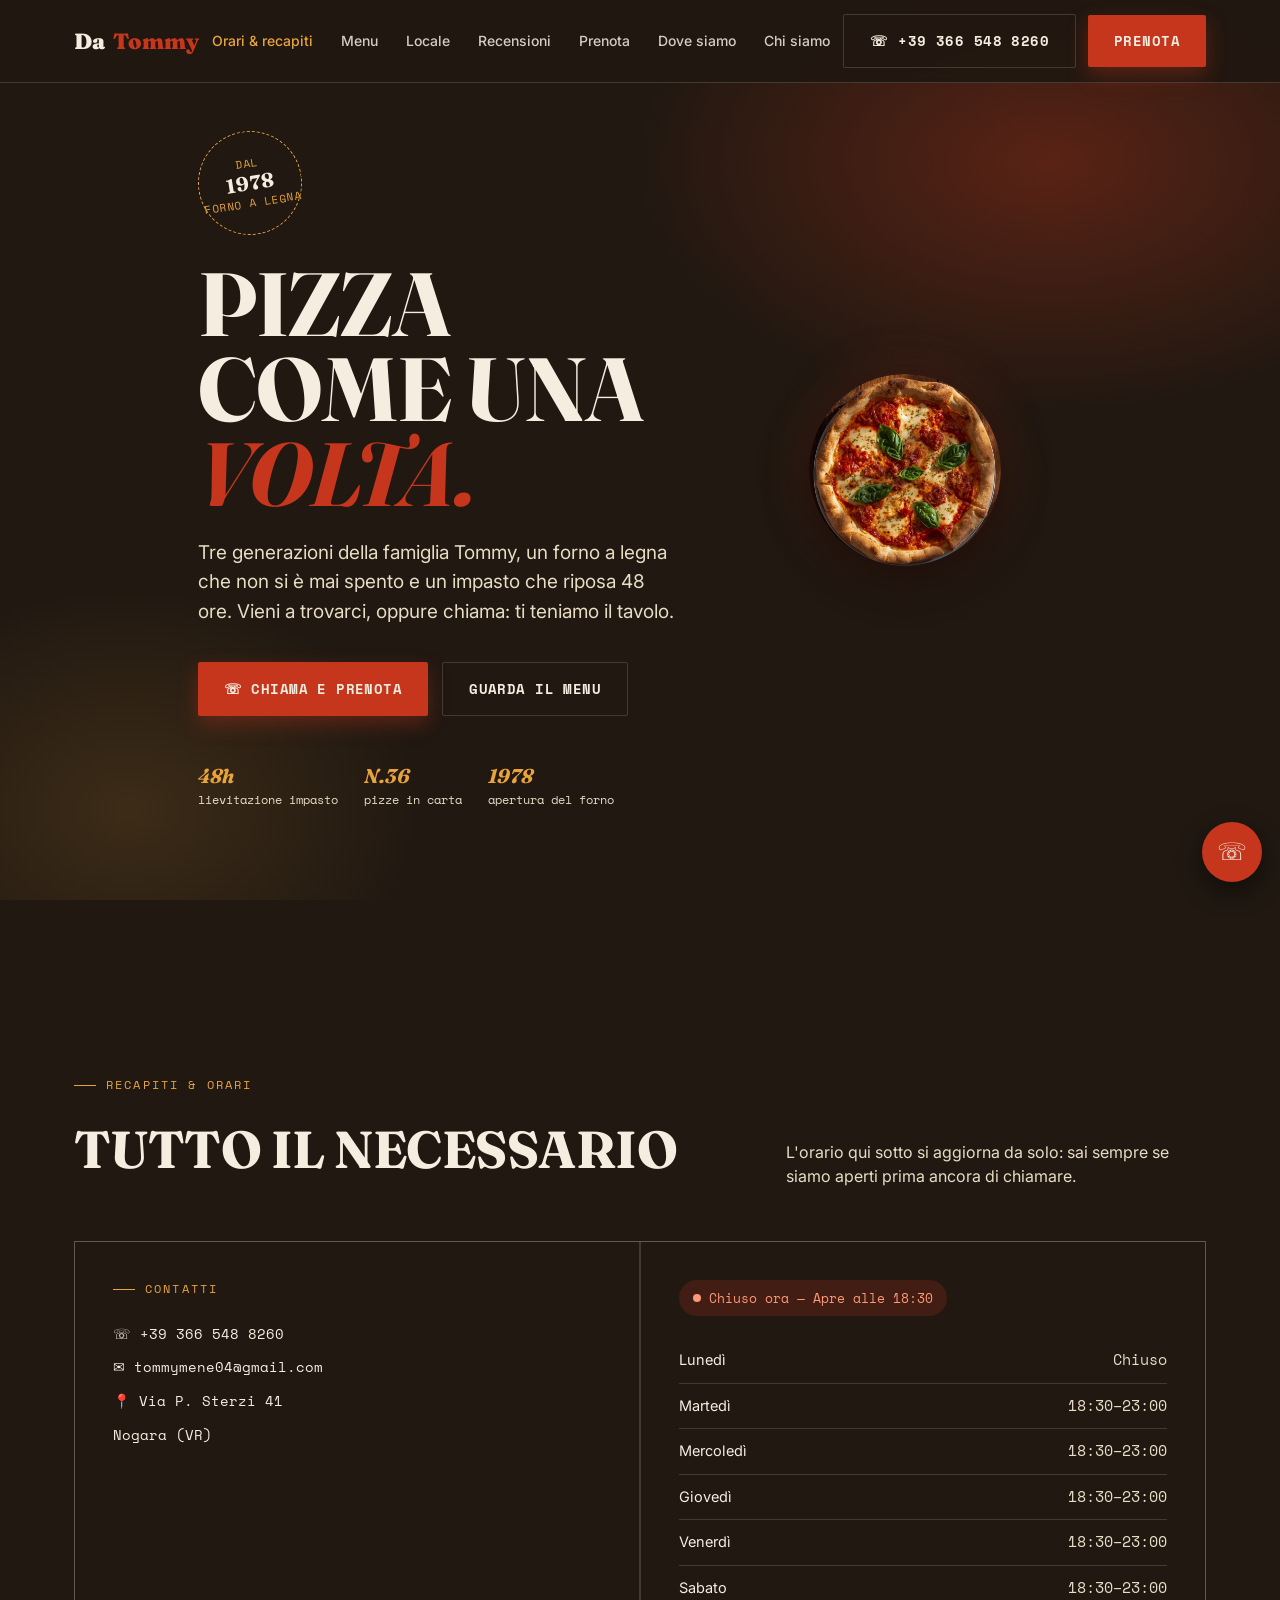
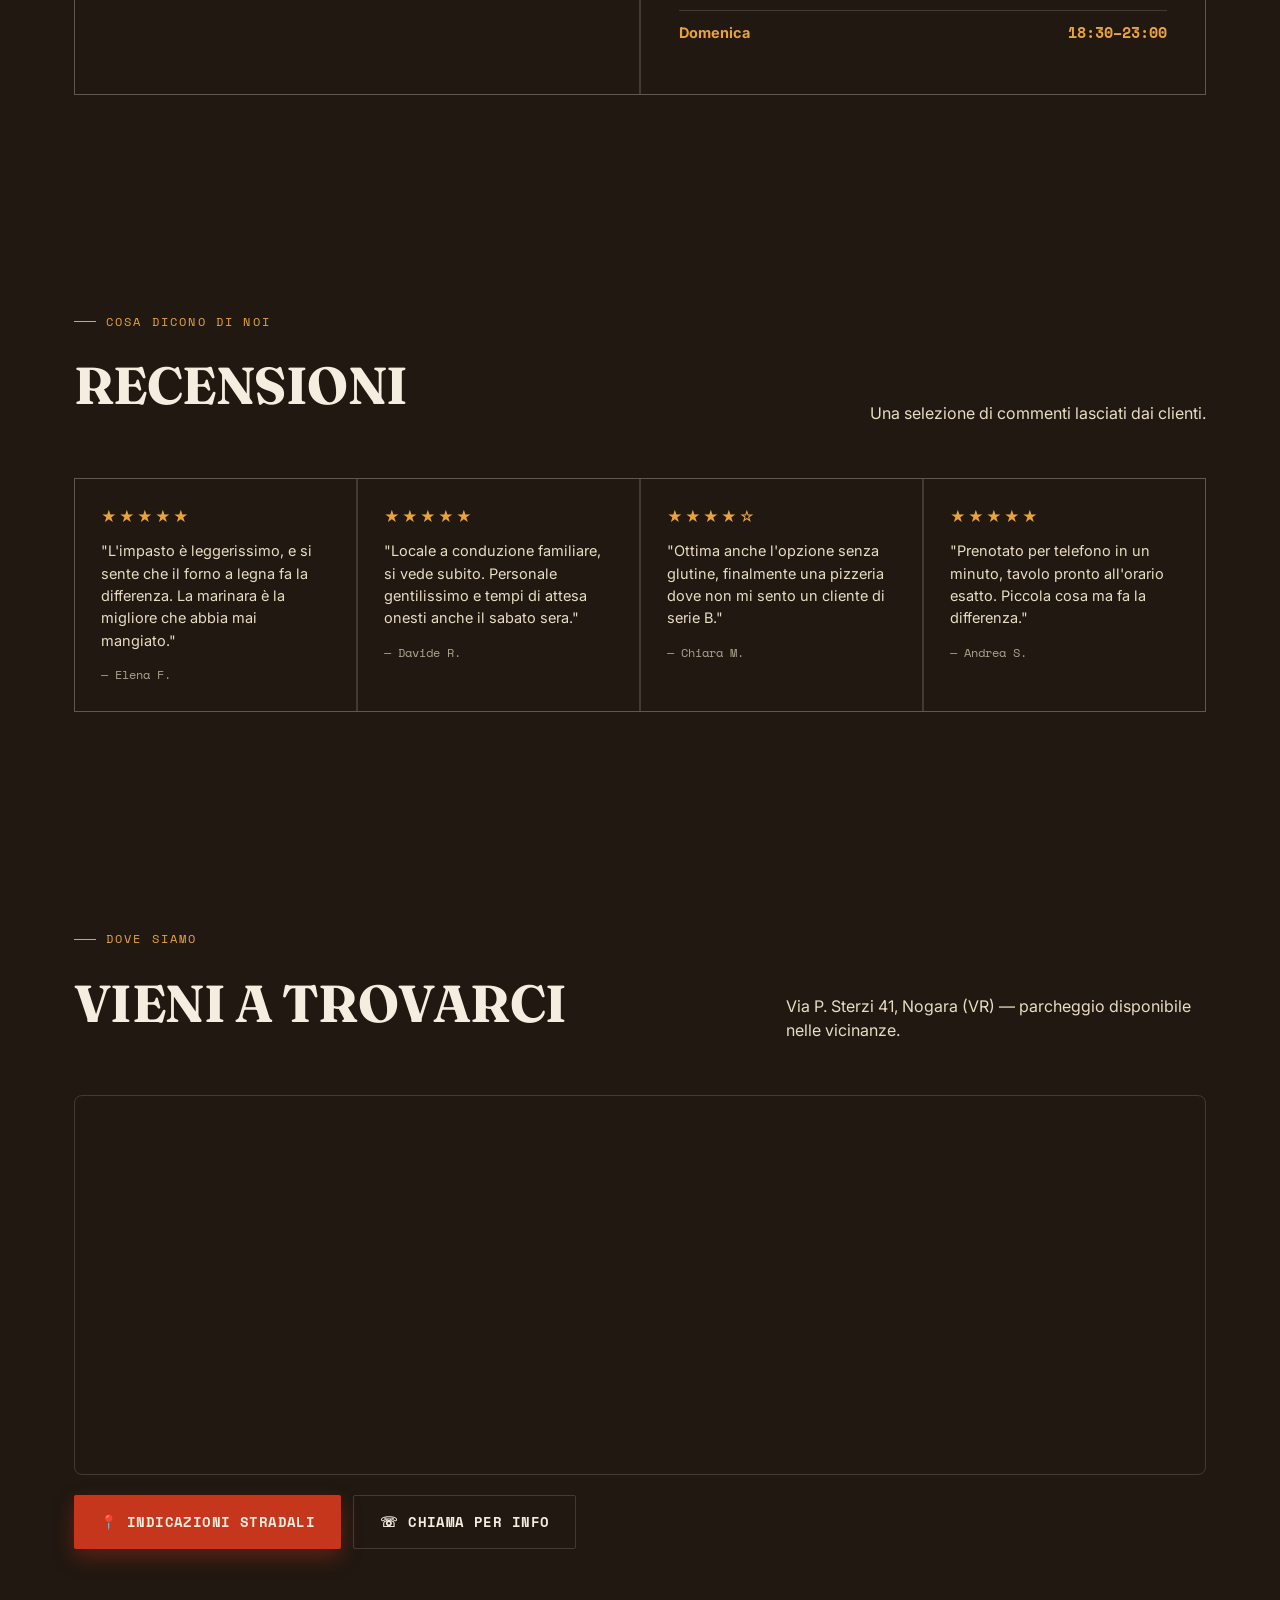
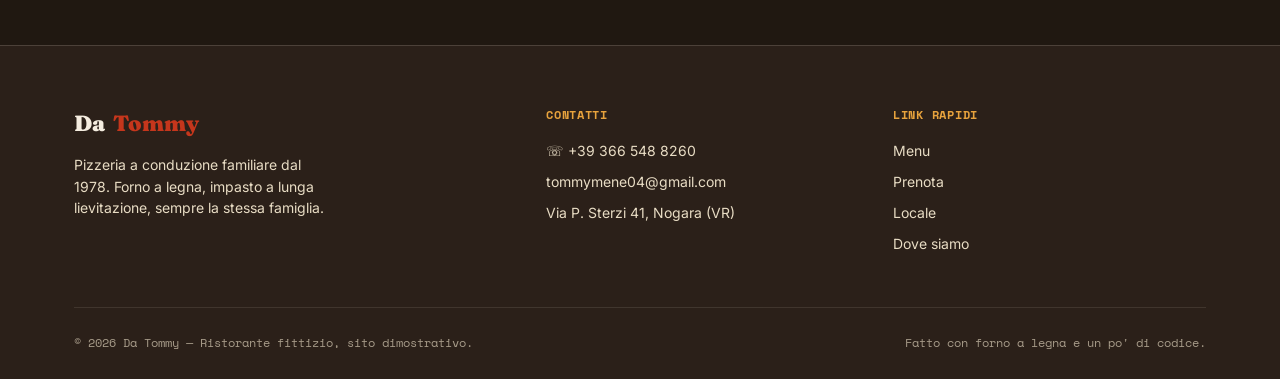
==== commit fa3e1938: "Add files via upload" ====
--- a/index.html
+++ b/index.html
@@ -89,7 +89,7 @@
       </div>
       <p>L'orario qui sotto si aggiorna da solo: sai sempre se siamo aperti prima ancora di chiamare.</p>
     </div>
-    <div class="split split-3">
+    <div class="split">
       <div class="panel">
         <div class="eyebrow">Contatti</div>
         <ul class="contact-list">
@@ -101,17 +101,6 @@
       <div class="panel">
         <div class="status-badge" id="statusBadge"><span class="status-dot"></span><span id="statusText">Verifica in corso…</span></div>
         <div id="hoursList"></div>
-      </div>
-      <div class="panel">
-        <div class="eyebrow">Oggi da Tommy</div>
-        <div class="weather-widget">
-          <div class="weather-icon" id="weatherIcon">🍕</div>
-          <div>
-            <div class="weather-temp" id="weatherTemp">--°</div>
-            <div class="weather-place" id="weatherPlace">Ore 19:00 (indicativo)</div>
-          </div>
-        </div>
-        <div class="weather-suggest" id="weatherSuggest">Sto controllando il tempo…</div>
       </div>
     </div>
   </div>
--- a/style.css
+++ b/style.css
@@ -256,6 +256,7 @@
     radial-gradient(ellipse 600px 360px at 85% 10%, rgba(197,54,28,0.28), transparent 60%),
     var(--forno);
 }
+.page-hero.on-farina{background:var(--farina);}
 .page-hero .eyebrow{margin-bottom:10px;}
 .page-hero h1{font-size:clamp(38px,5.5vw,64px);text-transform:uppercase;}
 .page-hero p{max-width:520px;color:var(--farina-dim);margin-top:14px;font-size:17px;}
@@ -409,6 +410,8 @@
 .weather-widget{display:flex;align-items:center;gap:20px;}
 .weather-icon{font-size:44px;}
 .weather-suggest{font-family:var(--ff-display);font-style:italic;font-size:19px;color:var(--grano-soft);margin-top:10px;}
+.panel-light .weather-suggest{color:var(--pomodoro-dark);}
+.panel-light .weather-place{color:#8a7d64;}
 .weather-temp{font-family:var(--ff-mono);font-size:34px;font-weight:700;}
 .weather-place{font-family:var(--ff-mono);font-size:12px;color:var(--farina-dim);}
 
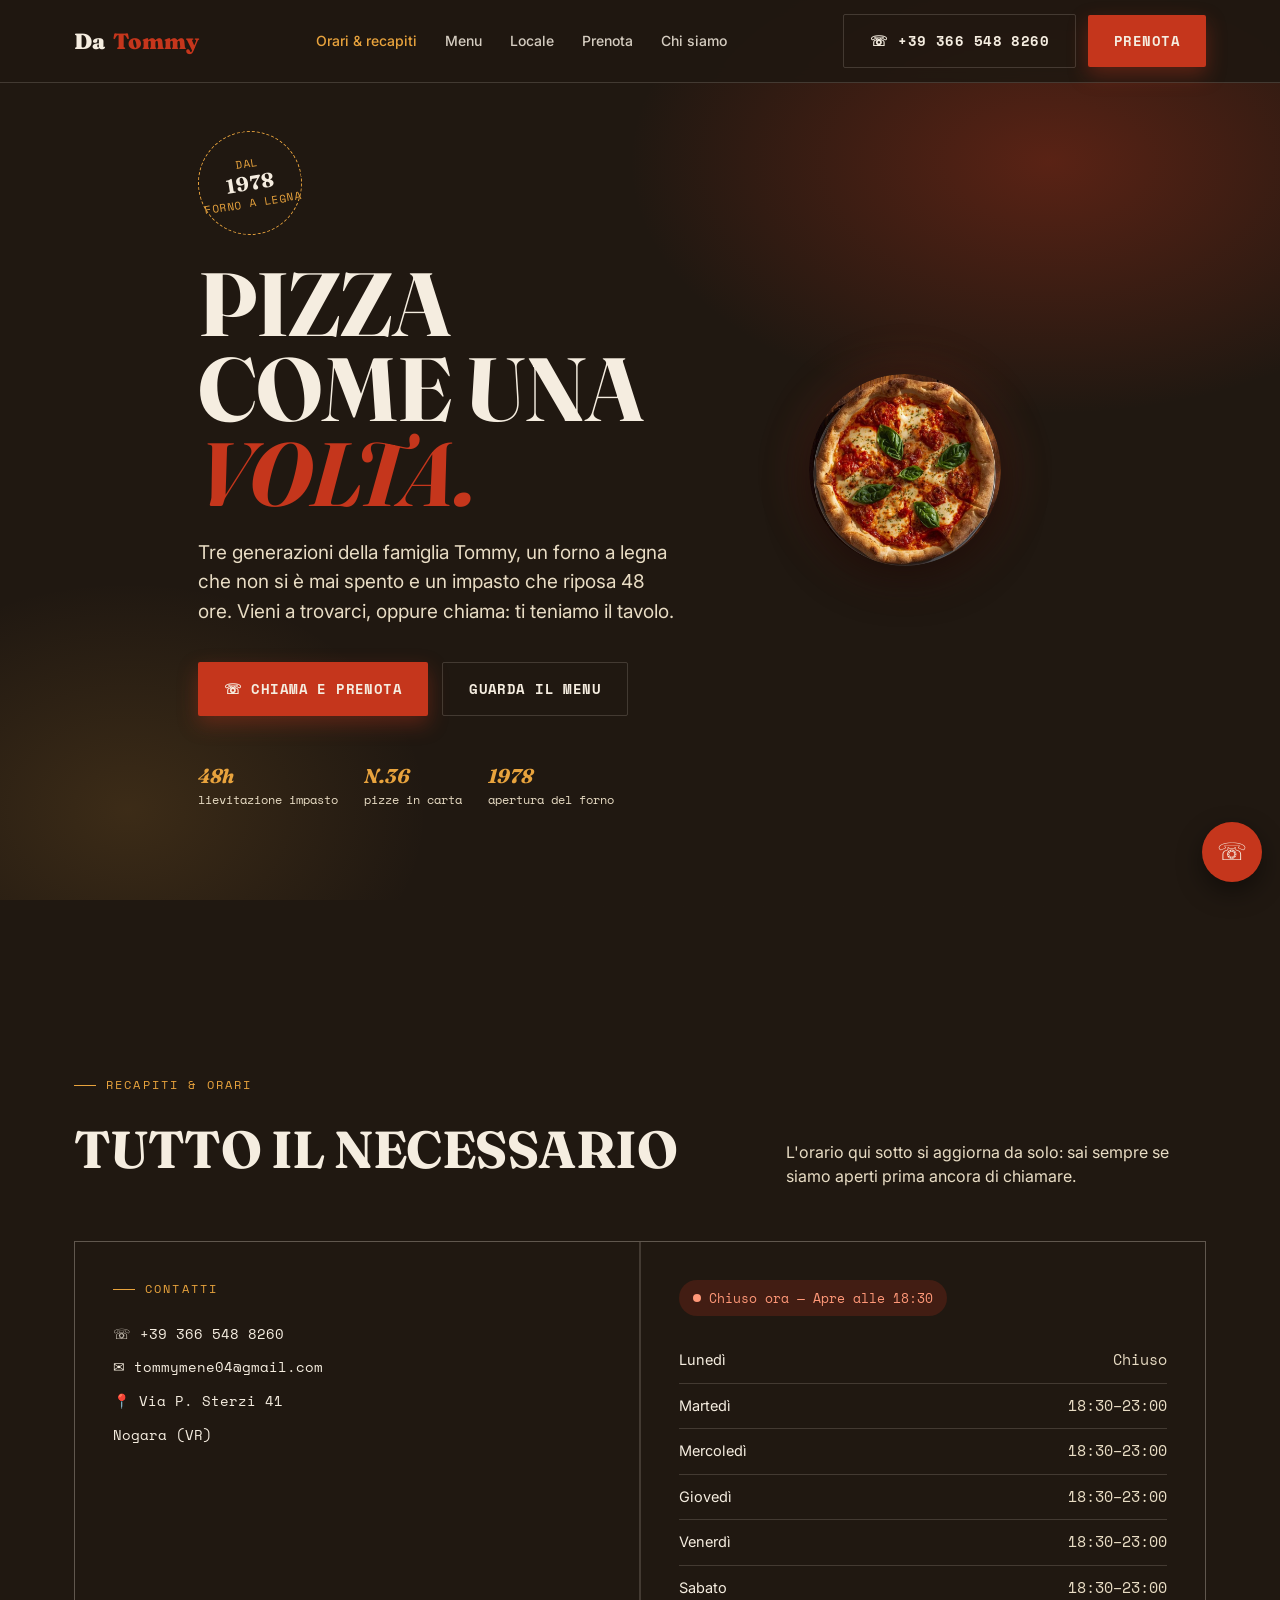
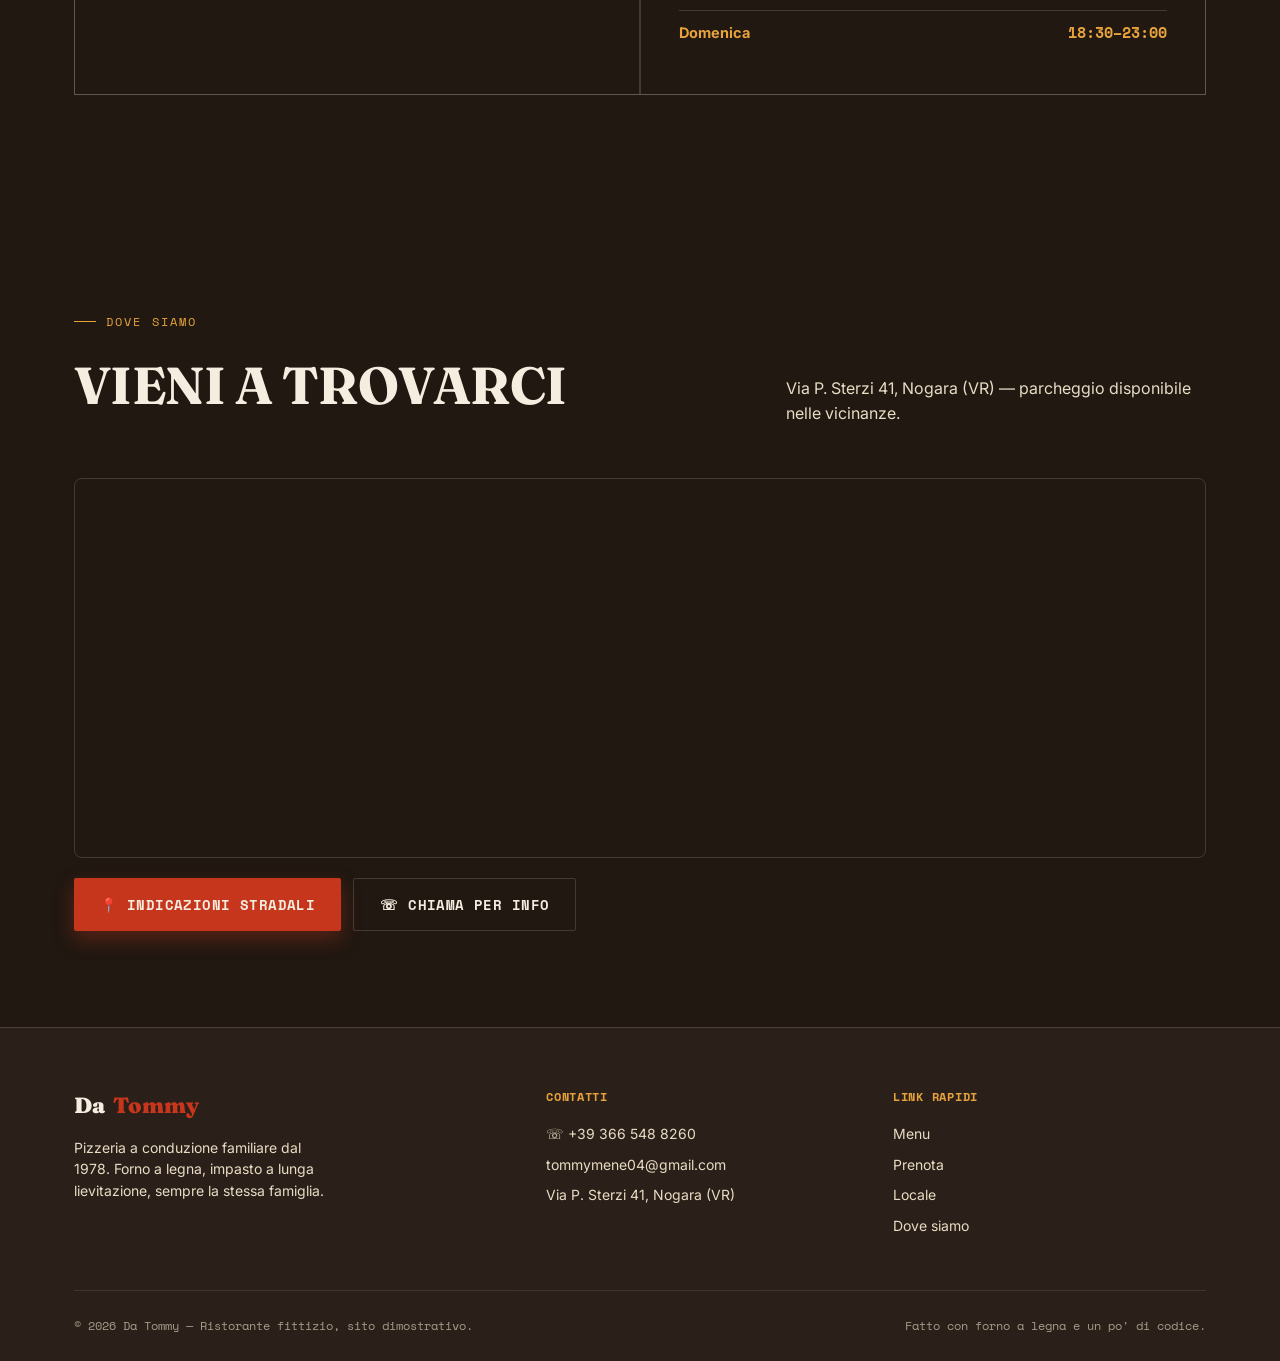
==== commit 4c613aa7: "Add files via upload" ====
--- a/index.html
+++ b/index.html
@@ -34,9 +34,7 @@
       <a href="index.html#orari" class="current">Orari &amp; recapiti</a>
       <a href="menu.html">Menu</a>
       <a href="galleria.html">Locale</a>
-      <a href="index.html#recensioni">Recensioni</a>
       <a href="prenota.html">Prenota</a>
-      <a href="index.html#mappa">Dove siamo</a>
       <a href="storia.html">Chi siamo</a>
     </nav>
     <div class="topbar-actions">
@@ -107,26 +105,6 @@
 </section>
 <div class="tear up"></div>
 
-<!-- ================= RECENSIONI ================= -->
-<section class="section" id="recensioni">
-  <div class="wrap">
-    <div class="section-head">
-      <div>
-        <div class="eyebrow">Cosa dicono di noi</div>
-        <h2>Recensioni</h2>
-      </div>
-      <p>Una selezione di commenti lasciati dai clienti.</p>
-    </div>
-    <div class="reviews-track">
-      <div class="review-card"><div class="stars">★★★★★</div><p>"L'impasto è leggerissimo, e si sente che il forno a legna fa la differenza. La marinara è la migliore che abbia mai mangiato."</p><div class="review-who">— Elena F.</div></div>
-      <div class="review-card"><div class="stars">★★★★★</div><p>"Locale a conduzione familiare, si vede subito. Personale gentilissimo e tempi di attesa onesti anche il sabato sera."</p><div class="review-who">— Davide R.</div></div>
-      <div class="review-card"><div class="stars">★★★★☆</div><p>"Ottima anche l'opzione senza glutine, finalmente una pizzeria dove non mi sento un cliente di serie B."</p><div class="review-who">— Chiara M.</div></div>
-      <div class="review-card"><div class="stars">★★★★★</div><p>"Prenotato per telefono in un minuto, tavolo pronto all'orario esatto. Piccola cosa ma fa la differenza."</p><div class="review-who">— Andrea S.</div></div>
-    </div>
-  </div>
-</section>
-<div class="tear up"></div>
-
 <!-- ================= MAPPA ================= -->
 <section class="section" id="mappa">
   <div class="wrap">
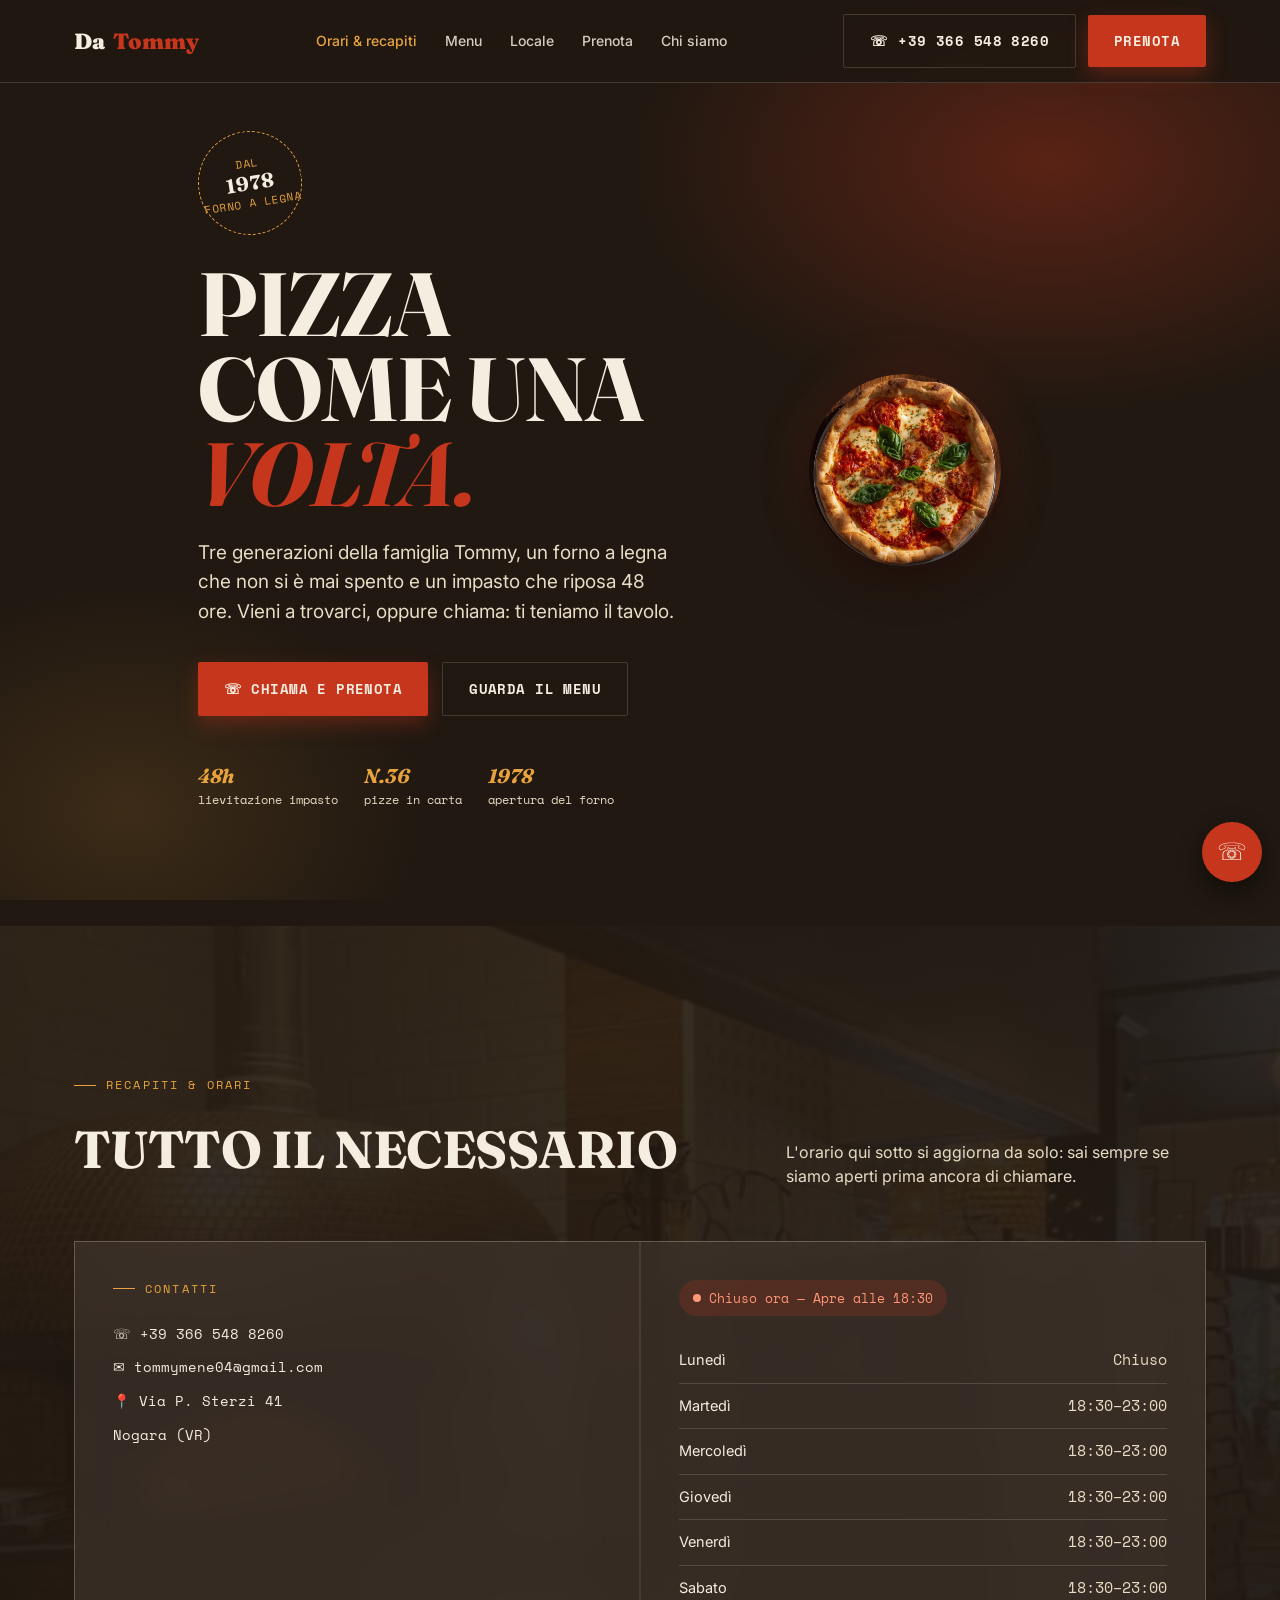
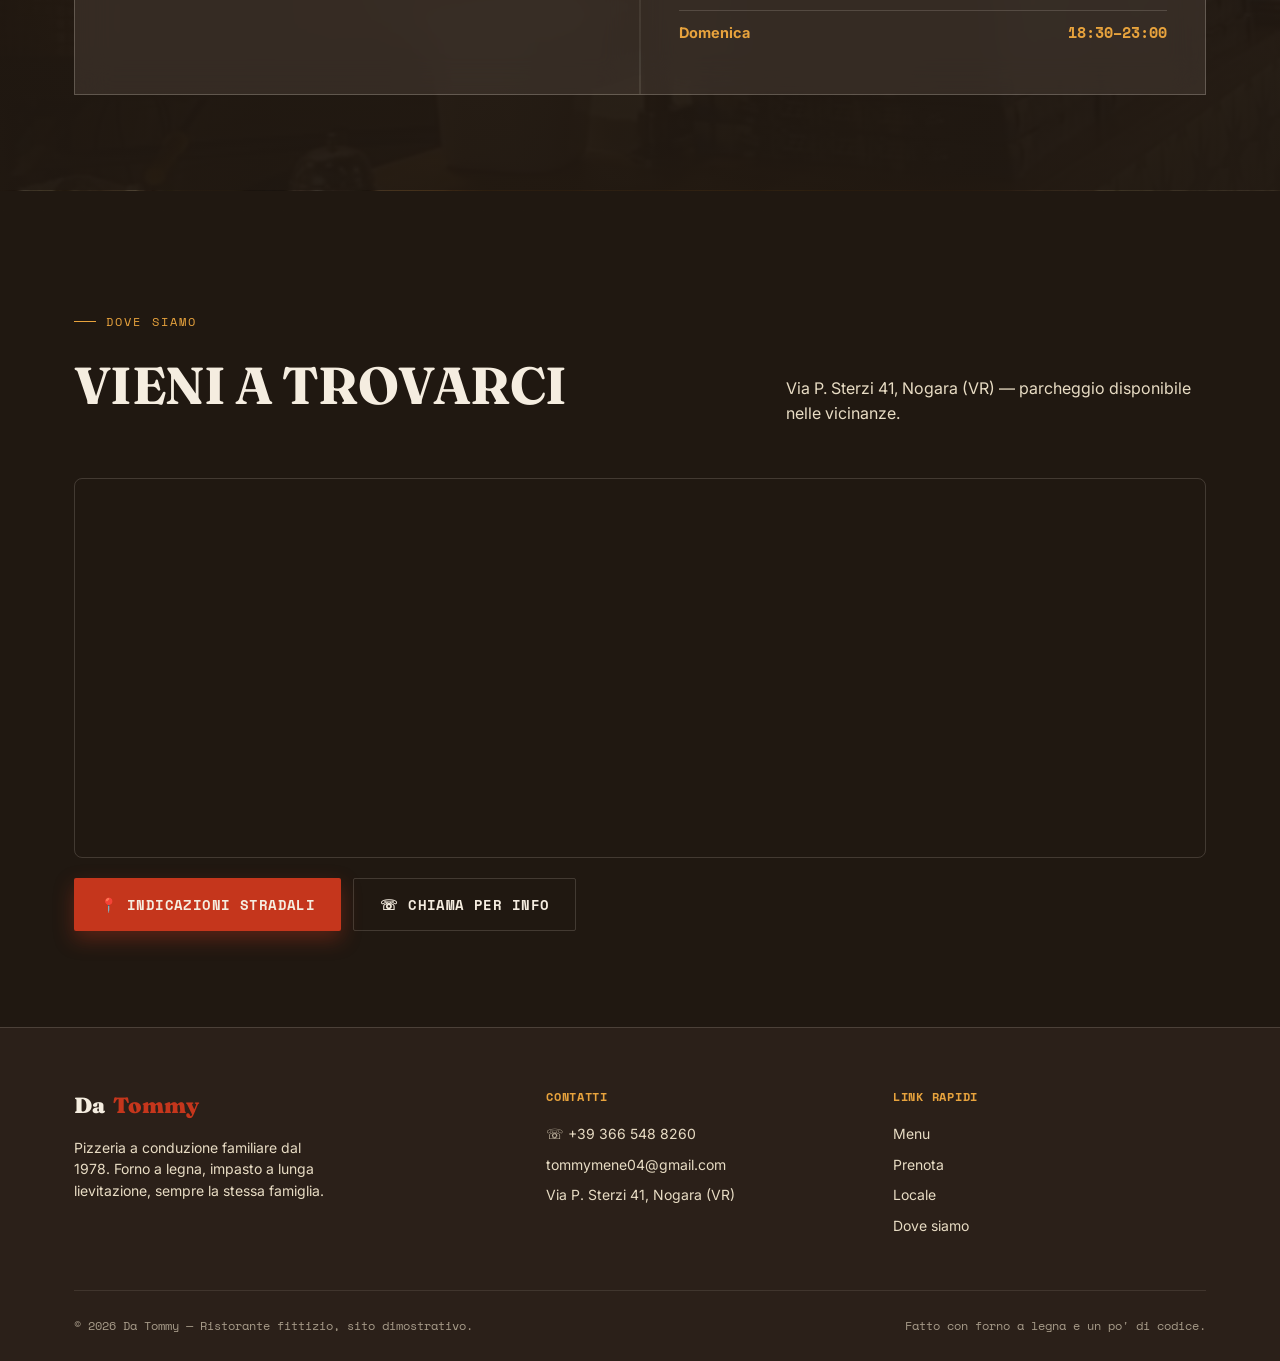
==== commit 599ed4ef: "Add files via upload" ====
--- a/index.html
+++ b/index.html
@@ -78,9 +78,9 @@
 <div class="tear"></div>
 
 <!-- ================= RECAPITI + ORARI + METEO ================= -->
-<section class="section section--gap-top" id="orari">
+<section class="section section--gap-top photo-bg" style="--bg-photo:url('images/bancone_pizzeria.jpeg')" id="orari">
   <div class="wrap">
-    <div class="section-head">
+    <div class="section-head reveal">
       <div>
         <div class="eyebrow">Recapiti &amp; orari</div>
         <h2>Tutto il necessario</h2>
@@ -88,7 +88,7 @@
       <p>L'orario qui sotto si aggiorna da solo: sai sempre se siamo aperti prima ancora di chiamare.</p>
     </div>
     <div class="split">
-      <div class="panel">
+      <div class="panel reveal">
         <div class="eyebrow">Contatti</div>
         <ul class="contact-list">
           <li><a href="tel:+393665488260">☏ +39 366 548 8260</a></li>
@@ -96,7 +96,7 @@
           <li>📍 Via P. Sterzi 41<br>Nogara (VR)</li>
         </ul>
       </div>
-      <div class="panel">
+      <div class="panel reveal">
         <div class="status-badge" id="statusBadge"><span class="status-dot"></span><span id="statusText">Verifica in corso…</span></div>
         <div id="hoursList"></div>
       </div>
@@ -108,14 +108,14 @@
 <!-- ================= MAPPA ================= -->
 <section class="section" id="mappa">
   <div class="wrap">
-    <div class="section-head">
+    <div class="section-head reveal">
       <div>
         <div class="eyebrow">Dove siamo</div>
         <h2>Vieni a trovarci</h2>
       </div>
       <p>Via P. Sterzi 41, Nogara (VR) — parcheggio disponibile nelle vicinanze.</p>
     </div>
-    <div class="map-wrap">
+    <div class="map-wrap reveal">
       <iframe src="https://maps.google.com/maps?q=Via%20P.%20Sterzi%2041%2C%20Nogara%20VR&t=&z=16&ie=UTF8&iwloc=&output=embed" loading="lazy" title="Mappa Da Tommy"></iframe>
     </div>
     <div class="map-actions">
--- a/style.css
+++ b/style.css
@@ -260,14 +260,19 @@
 .page-hero .eyebrow{margin-bottom:10px;}
 .page-hero h1{font-size:clamp(38px,5.5vw,64px);text-transform:uppercase;}
 .page-hero p{max-width:520px;color:var(--farina-dim);margin-top:14px;font-size:17px;}
+.page-hero.on-farina p{color:#5a5044;}
 
 /* ---- STORIA / timeline ---- */
 .timeline{position:relative;padding-left:26px;border-left:2px dashed rgba(26,20,16,0.25);}
-.tl-item{position:relative;padding-bottom:44px;opacity:0;transform:translateY(18px);transition:opacity .6s ease, transform .6s ease;}
+.tl-item{
+  position:relative;padding:24px 28px;margin-bottom:24px;border-radius:6px;
+  background:rgba(245,237,224,0.55);backdrop-filter:blur(14px);-webkit-backdrop-filter:blur(14px);
+  opacity:0;transform:translateY(18px);transition:opacity .6s ease, transform .6s ease;
+}
 .tl-item.in{opacity:1;transform:translateY(0);}
-.tl-item:last-child{padding-bottom:0;}
+.tl-item:last-child{margin-bottom:0;}
 .tl-item::before{
-  content:"";position:absolute;left:-32px;top:4px;width:12px;height:12px;border-radius:50%;
+  content:"";position:absolute;left:-38px;top:28px;width:12px;height:12px;border-radius:50%;
   background:var(--pomodoro);border:3px solid var(--farina);
 }
 .tl-year{font-family:var(--ff-mono);font-weight:700;color:var(--pomodoro-dark);font-size:14px;letter-spacing:.05em;}
@@ -306,10 +311,11 @@
 .chip.active{background:var(--grano);border-color:var(--grano);color:var(--forno);font-weight:700;}
 .menu-grid{display:grid;grid-template-columns:repeat(auto-fill,minmax(280px,1fr));gap:2px;background:var(--line);border:1px solid var(--line);}
 .menu-card{
-  background:var(--forno);cursor:pointer;transition:background .15s;
+  background:rgba(43,32,25,0.55);backdrop-filter:blur(16px);-webkit-backdrop-filter:blur(16px);
+  cursor:pointer;transition:background .15s;
   display:flex;flex-direction:column;
 }
-.menu-card:hover{background:var(--forno-2);}
+.menu-card:hover{background:rgba(43,32,25,0.75);}
 .menu-card-photo{
   aspect-ratio:4/3;overflow:hidden;background:var(--forno-2);
 }
@@ -389,8 +395,8 @@
 .split-3{grid-template-columns:0.9fr 1fr 1fr;}
 @media (max-width:980px){.split-3{grid-template-columns:1fr 1fr;}}
 @media (max-width:640px){.split-3{grid-template-columns:1fr;}}
-.panel{background:var(--forno);padding:38px;}
-.panel-light{background:var(--farina);color:var(--ink);}
+.panel{background:rgba(43,32,25,0.55);backdrop-filter:blur(16px);-webkit-backdrop-filter:blur(16px);padding:38px;}
+.panel-light{background:rgba(245,237,224,0.78);backdrop-filter:blur(16px);-webkit-backdrop-filter:blur(16px);color:var(--ink);}
 .panel-light h3{font-size:20px;margin-bottom:8px;}
 .panel-light p{color:#5a5044;font-size:14.5px;}
 .contact-list{font-family:var(--ff-mono);font-size:14px;line-height:2.4;}
@@ -417,7 +423,7 @@
 
 /* ---- RECENSIONI ---- */
 .reviews-track{display:grid;grid-template-columns:repeat(auto-fit,minmax(280px,1fr));gap:2px;background:var(--line);border:1px solid var(--line);}
-.review-card{background:var(--forno);padding:26px;}
+.review-card{background:rgba(43,32,25,0.55);backdrop-filter:blur(16px);-webkit-backdrop-filter:blur(16px);padding:26px;}
 .stars{color:var(--grano);letter-spacing:2px;margin-bottom:12px;font-size:15px;}
 .review-card p{color:var(--farina-dim);font-size:14.5px;margin-bottom:14px;}
 .review-who{font-family:var(--ff-mono);font-size:12px;color:var(--farina-dim);opacity:.7;}
@@ -434,7 +440,8 @@
 .field input:focus,.field select:focus,.field textarea:focus{border-color:var(--pomodoro-dark);}
 .field-row{display:grid;grid-template-columns:1fr 1fr;gap:14px;}
 .ticket-card{
-  background:var(--forno);border:1.5px dashed var(--grano);border-radius:6px;padding:30px;
+  background:rgba(43,32,25,0.6);backdrop-filter:blur(16px);-webkit-backdrop-filter:blur(16px);
+  border:1.5px dashed var(--grano);border-radius:6px;padding:30px;
   font-family:var(--ff-mono);color:var(--farina);
 }
 .ticket-card h4{font-family:var(--ff-display);font-style:italic;color:var(--grano);font-size:22px;margin-bottom:14px;}
@@ -460,3 +467,36 @@
 
 .reveal{opacity:0;transform:translateY(24px);transition:opacity .7s ease, transform .7s ease;}
 .reveal.in{opacity:1;transform:translateY(0);}
+.reveal:nth-child(2){transition-delay:.08s;}
+.reveal:nth-child(3){transition-delay:.16s;}
+.reveal:nth-child(4){transition-delay:.24s;}
+.reveal:nth-child(5){transition-delay:.32s;}
+.reveal:nth-child(6){transition-delay:.4s;}
+
+/* ---- SFONDI FOTOGRAFICI SFUMATI ---- */
+.photo-bg{
+  background-image:
+    linear-gradient(180deg, rgba(32,24,17,0.88), rgba(32,24,17,0.97)),
+    var(--bg-photo);
+  background-size:cover;
+  background-position:center;
+}
+.photo-bg.on-farina{
+  background-image:
+    linear-gradient(180deg, rgba(245,237,224,0.93), rgba(245,237,224,0.98)),
+    var(--bg-photo);
+}
+
+/* ---- GLASSMORPHISM ---- */
+.glass{
+  background:rgba(43,32,25,0.55);
+  backdrop-filter:blur(16px);
+  -webkit-backdrop-filter:blur(16px);
+  border:1px solid rgba(245,237,224,0.12);
+}
+.glass-light{
+  background:rgba(245,237,224,0.72);
+  backdrop-filter:blur(16px);
+  -webkit-backdrop-filter:blur(16px);
+  border:1px solid rgba(26,20,16,0.08);
+}
